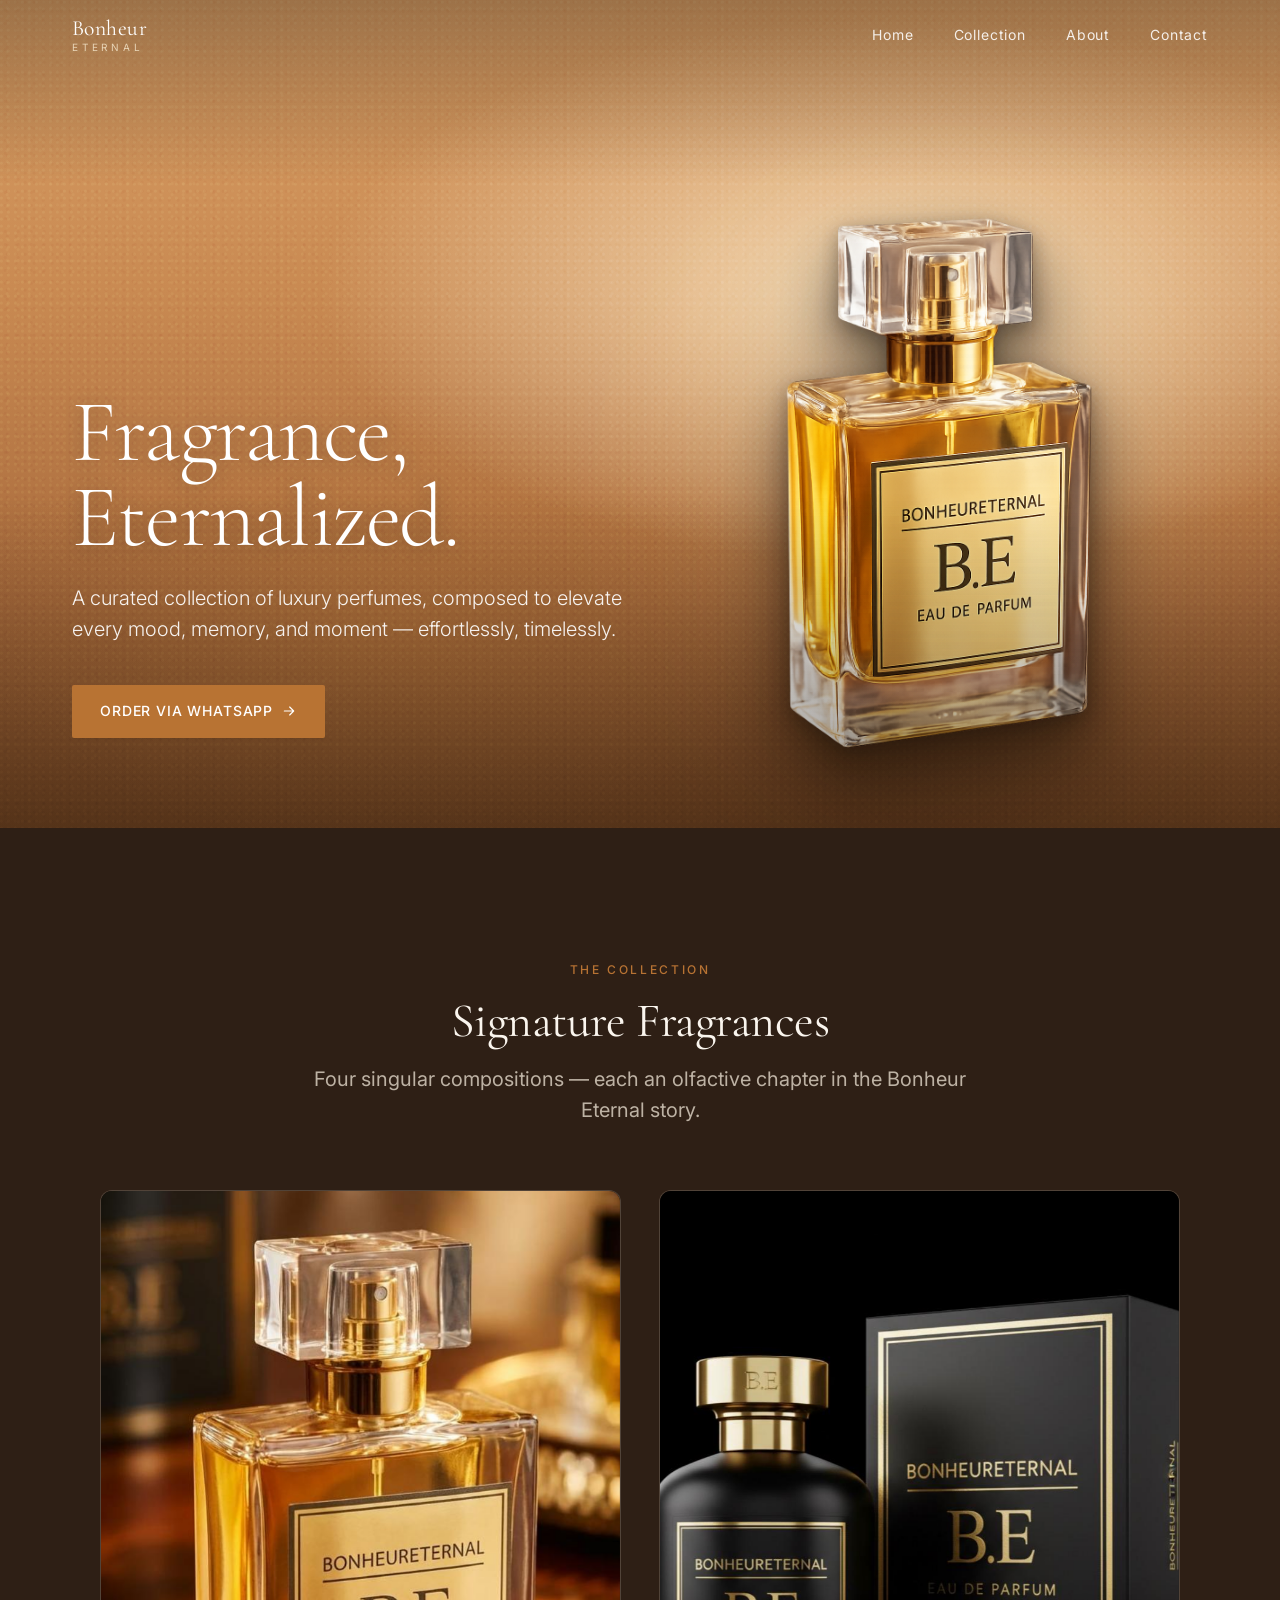
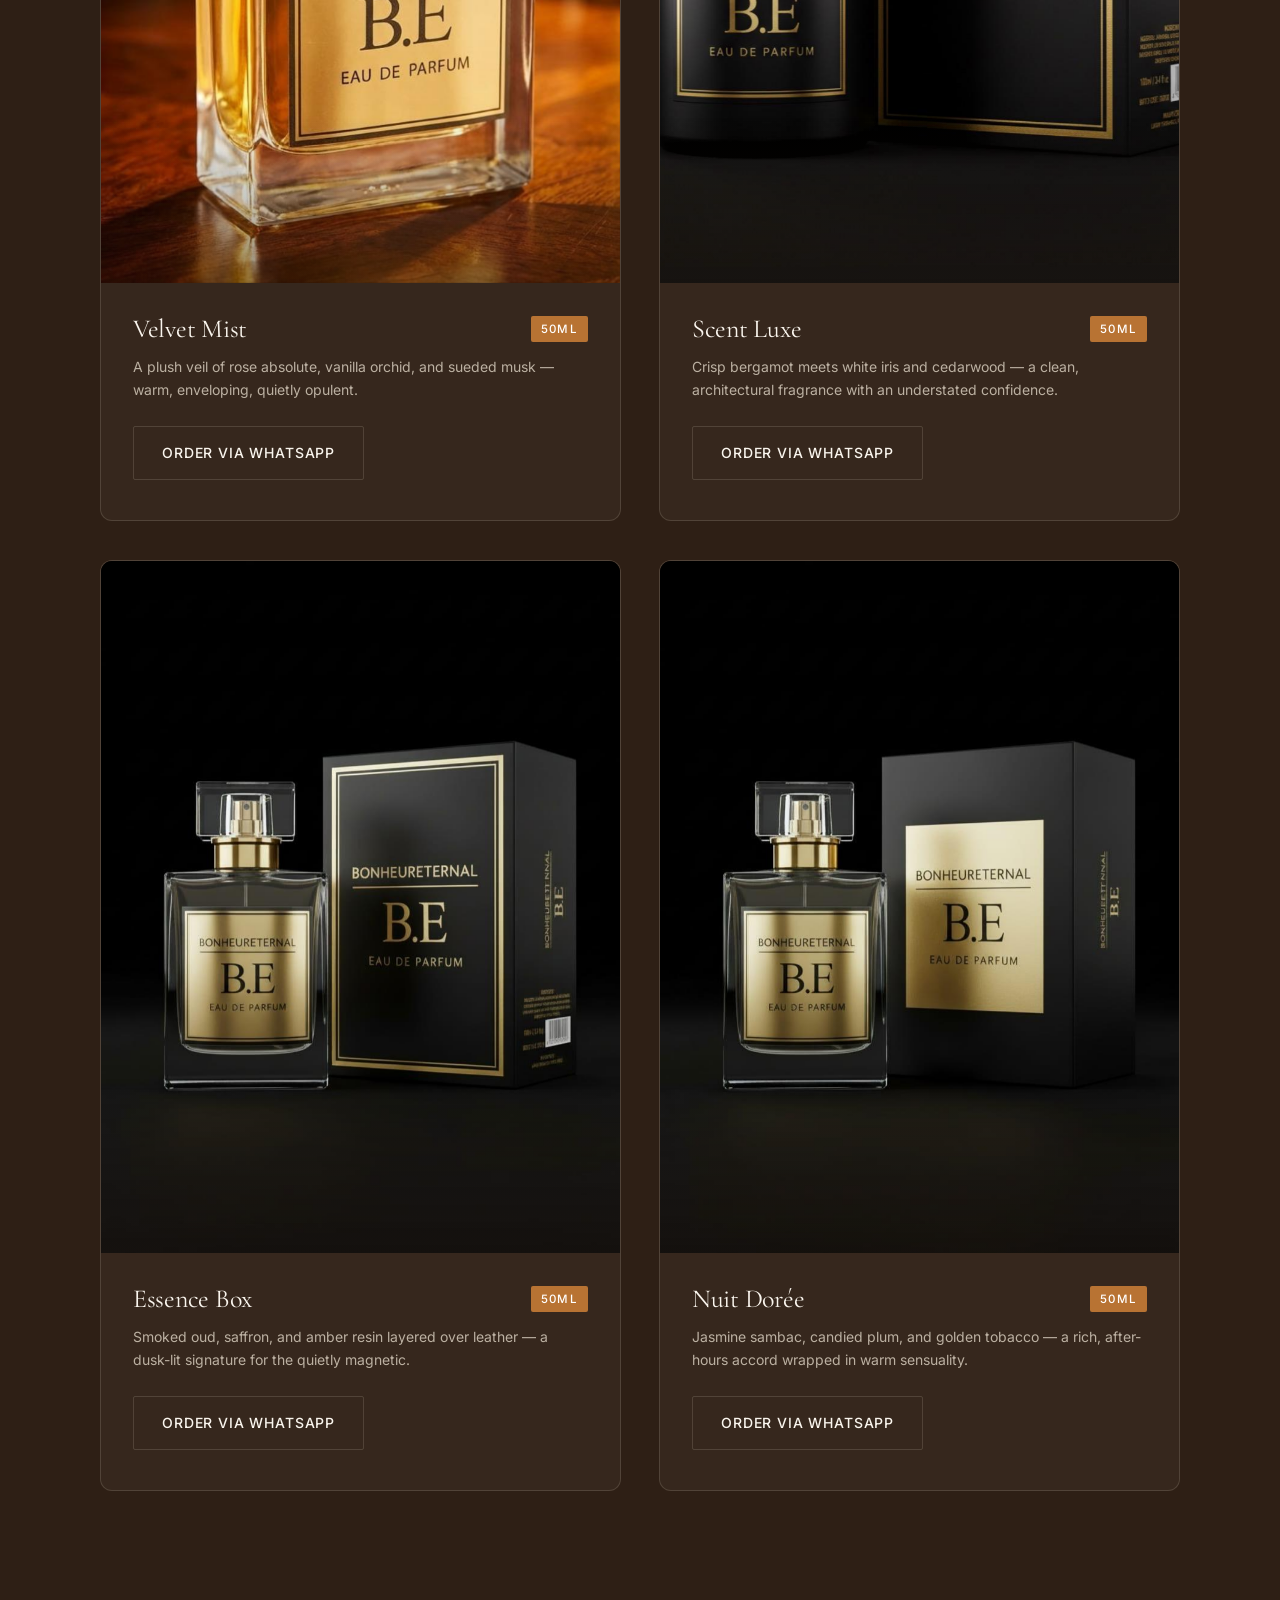
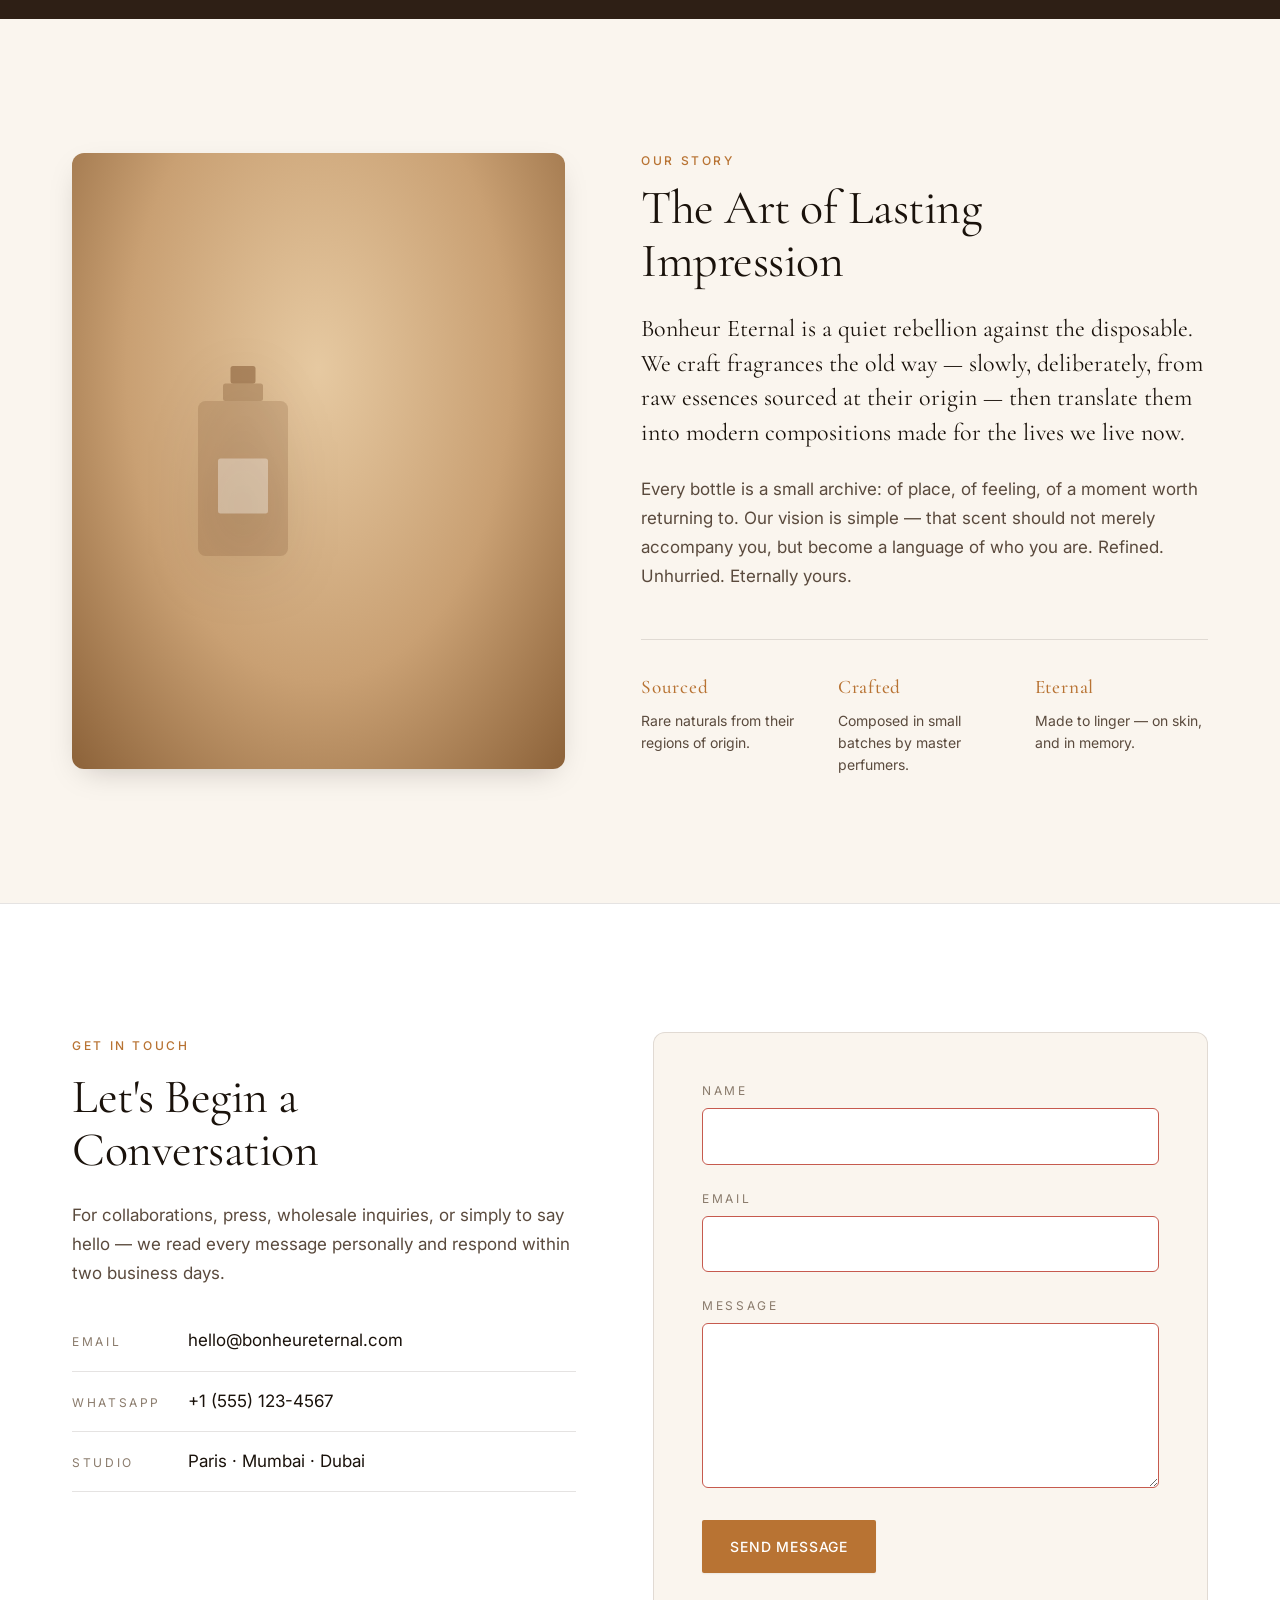
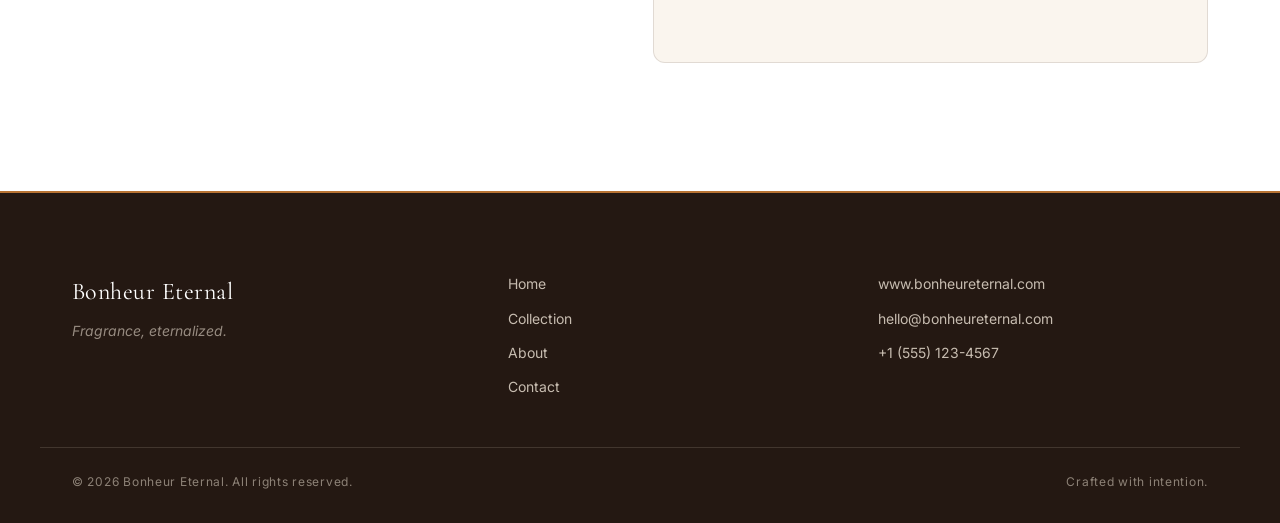
==== index.html @ db986d19 "signature fragrance layout updated" ====
<!DOCTYPE html>
<html lang="en">
<head>
  <meta charset="UTF-8" />
  <meta name="viewport" content="width=device-width, initial-scale=1.0" />
  <meta name="description" content="Bonheur Eternal — a luxury fragrance house crafting timeless scents. Explore our signature collection and order directly via WhatsApp." />
  <meta name="theme-color" content="#2b1e14" />
  <title>Bonheur Eternal — Luxury Fragrance House</title>

  <link rel="preconnect" href="https://fonts.googleapis.com" />
  <link rel="preconnect" href="https://fonts.gstatic.com" crossorigin />
  <link href="https://fonts.googleapis.com/css2?family=Cormorant+Garamond:wght@300;400;500;600&family=Inter:wght@300;400;500;600&display=swap" rel="stylesheet" />

  <style>
/*
 * Bonheur Eternal — stylesheet entry point.
 * Modules are imported in cascade order: tokens → layout → components → animations.
 * Kept as native @imports for zero-build development. Bundle for production if desired.
 */

/* ↪ inlined styles/tokens.css */
/* =========================================================
   Design tokens + base reset
   Edit here to rebrand the entire site.
   ========================================================= */

:root {
  /* ---- Palette (warm sand / deep espresso / amber) ---- */
  --c-sand-50:  #faf5ee;
  --c-sand-100: #f3e9d9;
  --c-sand-200: #e8d5b7;
  --c-sand-300: #d8b892;
  --c-sand-400: #c9a073;

  --c-amber-400: #c4864b;
  --c-amber-500: #b87333;
  --c-amber-600: #9e5f23;

  --c-espresso-900: #241812;
  --c-espresso-800: #2e1f15;
  --c-espresso-700: #3b2a1e;
  --c-espresso-600: #4a362a;

  --c-ink:       #1a120b;
  --c-ink-soft:  #5a4a3d;
  --c-ink-muted: #8a7b6c;
  --c-line:      rgba(40, 28, 18, .12);
  --c-line-dark: rgba(245, 235, 220, .14);

  --c-surface:        #ffffff;
  --c-surface-warm:   #faf5ee;
  --c-surface-dark:   #2e1f15;
  --c-surface-darker: #241812;

  /* ---- Typography ---- */
  --ff-display: "Cormorant Garamond", "Times New Roman", serif;
  --ff-body:    "Inter", system-ui, -apple-system, "Segoe UI", sans-serif;

  --fs-xs:   0.75rem;
  --fs-sm:   0.875rem;
  --fs-base: 1rem;
  --fs-md:   1.0625rem;
  --fs-lg:   clamp(1.125rem, 1.05rem + 0.35vw, 1.25rem);
  --fs-h3:   clamp(1.375rem, 1.2rem + 0.7vw, 1.625rem);
  --fs-h2:   clamp(2rem, 1.5rem + 2.2vw, 3rem);
  --fs-h1:   clamp(2.75rem, 2rem + 4.8vw, 5.5rem);

  /* ---- Spacing scale ---- */
  --s-1: 0.25rem; --s-2: 0.5rem;  --s-3: 0.75rem; --s-4: 1rem;
  --s-5: 1.5rem;  --s-6: 2rem;    --s-7: 2.5rem;  --s-8: 3rem;
  --s-9: 4rem;    --s-10: 5rem;   --s-11: 6rem;   --s-12: 8rem;

  /* ---- Layout ---- */
  --container: 1200px;
  --radius-sm: 6px;
  --radius-md: 12px;
  --radius-lg: 18px;

  --shadow-sm: 0 1px 2px rgba(20, 12, 4, 0.06);
  --shadow-md: 0 10px 30px -12px rgba(20, 12, 4, 0.25);
  --shadow-lg: 0 30px 60px -20px rgba(20, 12, 4, 0.35);

  /* ---- Motion ---- */
  --ease:        cubic-bezier(0.22, 0.61, 0.36, 1);
  --ease-out:    cubic-bezier(0.16, 1, 0.3, 1);
  --ease-in-out: cubic-bezier(0.65, 0, 0.35, 1);
  --t-fast: 180ms;
  --t-med:  320ms;
  --t-slow: 700ms;
}

/* =========================================================
   Reset & base
   ========================================================= */

*, *::before, *::after { box-sizing: border-box; }

html {
  scroll-behavior: smooth;
  -webkit-text-size-adjust: 100%;
  scroll-padding-top: 72px;
}

body {
  margin: 0;
  font-family: var(--ff-body);
  font-size: var(--fs-base);
  line-height: 1.6;
  color: var(--c-ink);
  background: var(--c-surface);
  -webkit-font-smoothing: antialiased;
  -moz-osx-font-smoothing: grayscale;
  overflow-x: hidden;
}

img, svg { display: block; max-width: 100%; }

a {
  color: inherit;
  text-decoration: none;
  transition: color var(--t-fast) var(--ease);
}

button { font: inherit; cursor: pointer; border: none; background: none; color: inherit; }

h1, h2, h3, h4 {
  margin: 0;
  font-family: var(--ff-display);
  font-weight: 400;
  letter-spacing: -0.01em;
  line-height: 1.1;
}

p { margin: 0; }
ul { margin: 0; padding: 0; list-style: none; }

::selection { background: var(--c-amber-500); color: #fff; }

/* ↪ inlined styles/layout.css */
/* =========================================================
   Container, section headers, shared helpers
   ========================================================= */

.container {
  width: 100%;
  max-width: var(--container);
  margin: 0 auto;
  padding: 0 var(--s-6);
}

@media (max-width: 640px) {
  .container { padding: 0 var(--s-5); }
}

.eyebrow {
  display: inline-block;
  font-family: var(--ff-body);
  font-size: var(--fs-xs);
  font-weight: 500;
  letter-spacing: 0.22em;
  text-transform: uppercase;
  color: var(--c-amber-500);
  margin-bottom: var(--s-4);
}

.section-title {
  font-size: var(--fs-h2);
  color: var(--c-ink);
  max-width: 22ch;
}

.section-lede {
  margin-top: var(--s-4);
  font-size: var(--fs-lg);
  color: var(--c-ink-soft);
  max-width: 52ch;
  line-height: 1.55;
}

.section-head {
  text-align: center;
  margin: 0 auto var(--s-9);
  max-width: 700px;
}

.section-head .section-title,
.section-head .section-lede { margin-inline: auto; }


/* ↪ inlined styles/components/nav.css */
/* =========================================================
   Navigation bar
   ========================================================= */

.nav {
  position: fixed;
  inset: 0 0 auto 0;
  z-index: 50;
  padding: var(--s-4) 0;
  background: rgba(36, 24, 18, 0);
  transition: background var(--t-med) var(--ease),
              backdrop-filter var(--t-med) var(--ease),
              padding var(--t-med) var(--ease);
}

.nav.is-scrolled {
  background: rgba(20, 12, 6, 0.78);
  backdrop-filter: saturate(140%) blur(14px);
  -webkit-backdrop-filter: saturate(140%) blur(14px);
  padding: var(--s-3) 0;
  border-bottom: 1px solid var(--c-line-dark);
}

.nav__inner {
  display: flex;
  align-items: center;
  justify-content: space-between;
  gap: var(--s-6);
}

.nav__brand {
  display: inline-flex;
  flex-direction: column;
  line-height: 1;
  color: #fff;
}

.nav__brand-mark {
  font-family: var(--ff-display);
  font-size: 1.35rem;
  letter-spacing: 0.02em;
}

.nav__brand-sub {
  font-family: var(--ff-body);
  font-size: 0.625rem;
  letter-spacing: 0.38em;
  text-transform: uppercase;
  margin-top: 2px;
  color: var(--c-sand-200);
}

.nav__links {
  display: flex;
  gap: var(--s-7);
}

.nav__links a {
  font-size: var(--fs-sm);
  letter-spacing: 0.06em;
  color: rgba(255, 255, 255, 0.88);
  padding: var(--s-2) 0;
  position: relative;
}

.nav__links a::after {
  content: "";
  position: absolute;
  left: 0; right: 0; bottom: 0;
  height: 1px;
  background: var(--c-amber-500);
  transform: scaleX(0);
  transform-origin: left;
  transition: transform var(--t-med) var(--ease);
}

.nav__links a:hover { color: #fff; }
.nav__links a:hover::after { transform: scaleX(1); }

.nav__toggle {
  display: none;
  width: 40px;
  height: 40px;
  flex-direction: column;
  gap: 5px;
  align-items: center;
  justify-content: center;
}

.nav__toggle span {
  display: block;
  width: 22px;
  height: 1.5px;
  background: #fff;
  transition: transform var(--t-fast) var(--ease), opacity var(--t-fast) var(--ease);
}

.nav__mobile {
  display: none;
  flex-direction: column;
  gap: var(--s-2);
  padding: var(--s-5) var(--s-6) var(--s-6);
  background: rgba(20, 12, 6, 0.96);
  backdrop-filter: blur(14px);
  border-top: 1px solid var(--c-line-dark);
}

.nav__mobile a {
  color: rgba(255, 255, 255, 0.9);
  padding: var(--s-3) 0;
  border-bottom: 1px solid var(--c-line-dark);
  font-size: var(--fs-md);
}

.nav__mobile a:last-child { border-bottom: none; }

@media (max-width: 800px) {
  .nav__links { display: none; }
  .nav__toggle { display: flex; }
  .nav__mobile[hidden] { display: none; }
  .nav__mobile:not([hidden]) { display: flex; }

  .nav.is-open .nav__toggle span:nth-child(1) { transform: translateY(6.5px) rotate(45deg); }
  .nav.is-open .nav__toggle span:nth-child(2) { opacity: 0; }
  .nav.is-open .nav__toggle span:nth-child(3) { transform: translateY(-6.5px) rotate(-45deg); }
}

/* ↪ inlined styles/components/buttons.css */
/* =========================================================
   Buttons
   ========================================================= */

.btn {
  --btn-pad-y: 0.95rem;
  --btn-pad-x: 1.75rem;
  display: inline-flex;
  align-items: center;
  gap: var(--s-2);
  padding: var(--btn-pad-y) var(--btn-pad-x);
  font-family: var(--ff-body);
  font-size: var(--fs-sm);
  font-weight: 500;
  letter-spacing: 0.06em;
  text-transform: uppercase;
  border-radius: 2px;
  transition: transform var(--t-fast) var(--ease),
              background var(--t-med) var(--ease),
              color var(--t-med) var(--ease),
              box-shadow var(--t-med) var(--ease);
  white-space: nowrap;
  cursor: pointer;
}

.btn:focus-visible {
  outline: 2px solid var(--c-amber-500);
  outline-offset: 3px;
}

.btn--primary {
  background: var(--c-amber-500);
  color: #fff;
  box-shadow: var(--shadow-sm);
}

.btn--primary:hover {
  background: var(--c-amber-600);
  transform: translateY(-1px);
  box-shadow: var(--shadow-md);
}

.btn--ghost {
  background: transparent;
  color: var(--c-ink);
  border: 1px solid var(--c-line);
}

.btn--ghost:hover {
  background: var(--c-ink);
  color: #fff;
  border-color: var(--c-ink);
}

.btn__icon { transition: transform var(--t-fast) var(--ease); }
.btn:hover .btn__icon { transform: translateX(3px); }

/* ↪ inlined styles/components/hero.css */
/* =========================================================
   Hero section
   Layout mirrors the reference: sand backdrop, bottle right,
   editorial headline + CTA anchored to the lower third.
   ========================================================= */

.hero {
  background: var(--c-sand-200);
}

.hero__media {
  position: relative;
  min-height: 92vh;
  display: flex;
  align-items: flex-end;
  overflow: hidden;
  isolation: isolate;
}

/* Sand / amber gradient — the primary hero backdrop. */
.hero__placeholder {
  position: absolute;
  inset: 0;
  z-index: -2;
  opacity: 0;
  transform: scale(1.04);
  transition:
    opacity 1.4s var(--ease-out),
    transform 2.2s var(--ease-out);
}

body.is-loaded .hero__placeholder {
  opacity: 1;
  transform: scale(1);
}

/* Hero bottle cut-out (assets/hero-bottle.png — native 1024 × 1536,
   transparent background). Rendered at native aspect on the right
   side of the hero, capped at ~460px displayed width so even on
   retina the upscale stays below 1× (always crisp).
   Uses `filter: drop-shadow` (not box-shadow) so the shadow follows
   the bottle silhouette rather than a rectangular frame. */
.hero__img {
  position: absolute;
  right: clamp(4rem, 9vw, 8rem);
  top: 58%;
  width: clamp(260px, 36vw, 460px);
  height: auto;
  z-index: 0;

  filter:
    drop-shadow(0 6px 10px rgba(20, 10, 4, 0.35))
    drop-shadow(0 32px 28px rgba(20, 10, 4, 0.45))
    drop-shadow(0 60px 60px rgba(20, 10, 4, 0.35));

  opacity: 0;
  transform: translate(28px, -50%) scale(0.97);
  transition:
    opacity 1.2s var(--ease-out) 0.35s,
    transform 1.4s var(--ease-out) 0.35s;
  will-change: transform, opacity;
}

body.is-loaded .hero__img {
  opacity: 1;
  transform: translate(0, -50%) scale(1);
}

/* Soft elliptical ground shadow under the bottle — grounds the
   cut-out so it feels resting in the scene, not pasted on top. */
.hero__img-ground {
  position: absolute;
  right: clamp(4rem, 9vw, 8rem);
  top: 58%;
  width: clamp(260px, 36vw, 460px);
  aspect-ratio: 1 / 1;
  transform: translate(-8%, 42%);
  pointer-events: none;
  z-index: -1;

  background: radial-gradient(
    ellipse 60% 18% at 50% 50%,
    rgba(20, 10, 4, 0.5) 0%,
    rgba(20, 10, 4, 0.25) 40%,
    transparent 72%
  );
  filter: blur(6px);

  opacity: 0;
  transition: opacity 1.4s var(--ease-out) 0.55s;
}

body.is-loaded .hero__img-ground {
  opacity: 0.9;
}

.hero__placeholder--sand {
  background:
    radial-gradient(ellipse 75% 55% at 70% 35%, rgba(255, 235, 200, 0.85), transparent 60%),
    radial-gradient(ellipse 55% 45% at 30% 75%, rgba(185, 120, 60, 0.55), transparent 60%),
    linear-gradient(180deg, #d89e65 0%, #c98a52 35%, #a86a3c 72%, #8a5329 100%);
}

/* Grain texture overlay — layered dot gradients */
.hero__placeholder--sand::before {
  content: "";
  position: absolute;
  inset: 0;
  background-image:
    radial-gradient(circle at 20% 30%, rgba(255, 255, 255, 0.09) 0 1px, transparent 2px),
    radial-gradient(circle at 65% 70%, rgba(255, 255, 255, 0.07) 0 1px, transparent 2px),
    radial-gradient(circle at 80% 25%, rgba(0, 0, 0, 0.06) 0 1px, transparent 2px),
    radial-gradient(circle at 40% 80%, rgba(0, 0, 0, 0.05) 0 1px, transparent 2px);
  background-size: 7px 7px, 11px 11px, 9px 9px, 13px 13px;
  opacity: 0.8;
  mix-blend-mode: overlay;
  pointer-events: none;
}

/* Soft amber glow behind the bottle photograph — gives the shot a
   radiant halo so it reads as a lit product still, not a cut-out. */
.hero__glow {
  position: absolute;
  right: clamp(4rem, 9vw, 8rem);
  top: 58%;
  transform: translate(15%, -50%) scale(0.75);
  width: clamp(360px, 50vw, 620px);
  aspect-ratio: 1;
  border-radius: 50%;
  background: radial-gradient(
    circle,
    rgba(255, 210, 150, 0.55) 0%,
    rgba(255, 170, 90, 0.18) 45%,
    transparent 70%
  );
  filter: blur(60px);
  mix-blend-mode: screen;
  z-index: -1;
  opacity: 0;
  transition:
    opacity 1.8s var(--ease-out) 0.6s,
    transform 2s var(--ease-out) 0.6s;
  pointer-events: none;
}

body.is-loaded .hero__glow {
  opacity: 1;
  transform: translate(15%, -50%) scale(1);
}

/* Subtle scrim — just top/bottom darkening for text legibility over
   the sand gradient. No heavy left-bias needed now that the photo
   no longer covers the full hero. */
.hero__scrim {
  position: absolute;
  inset: 0;
  z-index: 0;
  pointer-events: none;
  background:
    linear-gradient(
      180deg,
      rgba(20, 12, 6, 0.30) 0%,
      rgba(20, 12, 6, 0) 22%,
      rgba(20, 12, 6, 0) 60%,
      rgba(20, 12, 6, 0.45) 100%
    );
}

.hero__content {
  position: relative;
  z-index: 1;
  padding-bottom: clamp(var(--s-9), 10vh, var(--s-11));
  padding-top: var(--s-9);
  max-width: var(--container);
  color: #fff;
}

.hero__title {
  font-size: var(--fs-h1);
  font-weight: 300;
  letter-spacing: -0.02em;
  line-height: 0.96;
  max-width: 14ch;
  color: #fff;
  text-shadow: 0 2px 20px rgba(20, 10, 4, 0.25);
}

.hero__word {
  display: inline-block;
  will-change: transform, opacity;
}

.hero__subtitle {
  margin-top: var(--s-5);
  max-width: 48ch;
  font-size: var(--fs-lg);
  line-height: 1.55;
  color: rgba(255, 255, 255, 0.92);
  font-weight: 300;
  will-change: transform, opacity;
}

.hero__cta {
  margin-top: var(--s-7);
  will-change: transform, opacity;
}

/* On narrow screens: shrink the photo and pin it to the upper-right
   corner so the headline + CTA flow freely beneath it. */
@media (max-width: 640px) {
  .hero__media { min-height: 88vh; }

  .hero__img,
  .hero__img-ground {
    top: clamp(90px, 16vh, 22%);
    right: 1rem;
    width: min(52vw, 260px);
  }

  .hero__img {
    transform: translate(16px, 0) scale(0.97);
    filter:
      drop-shadow(0 4px 8px rgba(20, 10, 4, 0.35))
      drop-shadow(0 18px 18px rgba(20, 10, 4, 0.4))
      drop-shadow(0 32px 32px rgba(20, 10, 4, 0.3));
  }

  body.is-loaded .hero__img {
    transform: translate(0, 0) scale(1);
  }

  .hero__img-ground {
    transform: translate(-8%, 50%);
  }

  .hero__glow {
    top: clamp(90px, 16vh, 22%);
    transform: translate(10%, 0) scale(0.75);
    width: clamp(280px, 60vw, 360px);
  }

  body.is-loaded .hero__glow {
    transform: translate(10%, 0) scale(1);
  }
}

/* ↪ inlined styles/components/cards.css */
/* =========================================================
   Collection section + perfume cards
   ========================================================= */

.collection {
  background: var(--c-surface-dark);
  color: var(--c-sand-50);
  padding: clamp(var(--s-10), 10vw, var(--s-12)) 0;
}

.collection .section-title { color: var(--c-sand-50); }
.collection .section-lede  { color: rgba(245, 235, 220, 0.72); }

/* 2 × 2 editorial grid — gives each fragrance generous real estate.
   Max-width keeps cards tasteful on ultrawide screens; the grid is
   centered within the section container. */
.cards {
  display: grid;
  grid-template-columns: repeat(2, minmax(0, 1fr));
  gap: clamp(var(--s-5), 3vw, var(--s-7));
  max-width: 1080px;
  margin-inline: auto;
}

@media (max-width: 520px) {
  .cards { grid-template-columns: 1fr; gap: var(--s-5); }
}

.card {
  background: rgba(245, 235, 220, 0.04);
  border: 1px solid var(--c-line-dark);
  border-radius: var(--radius-md);
  overflow: hidden;
  display: flex;
  flex-direction: column;
  transition: transform var(--t-med) var(--ease),
              border-color var(--t-med) var(--ease),
              background var(--t-med) var(--ease),
              box-shadow var(--t-med) var(--ease);
}

.card:hover {
  transform: translateY(-6px);
  border-color: rgba(196, 134, 75, 0.45);
  background: rgba(245, 235, 220, 0.06);
  box-shadow: 0 30px 60px -20px rgba(0, 0, 0, 0.45);
}

/* 3:4 portrait frame — sits inside the native aspect range of the
   four product shots (0.56–0.99), so every image crops predictably
   and the bottles line up at matching visual heights across cards. */
.card__media {
  aspect-ratio: 3 / 4;
  overflow: hidden;
  position: relative;
  background: var(--c-espresso-900);
}

/* Soft bottom fade that bridges the photo into the card body —
   removes any visible seam between image and description area. */
.card__media::after {
  content: "";
  position: absolute;
  inset: auto 0 0 0;
  height: 24%;
  background: linear-gradient(180deg, transparent, rgba(20, 12, 6, 0.45));
  pointer-events: none;
  z-index: 1;
}

.card__img {
  display: block;
  width: 100%;
  height: 100%;
  object-fit: cover;
  object-position: center 50%;
  transition: transform 1.4s var(--ease-out);
  will-change: transform;
}

/* Per-image framing: tall shots (e.g. the amber hero-style bottle,
   native aspect ~0.56) need the focal point nudged up so the cap
   stays in frame when cropped to 3:4. */
.card__img--tall { object-position: center 38%; }

.card:hover .card__img { transform: scale(1.05); }

.card__body {
  padding: var(--s-6) var(--s-6) var(--s-7);
  display: flex;
  flex-direction: column;
  gap: var(--s-3);
  flex: 1;
}

@media (max-width: 520px) {
  .card__body { padding: var(--s-5) var(--s-5) var(--s-6); }
}

.card__head {
  display: flex;
  align-items: center;
  justify-content: space-between;
  gap: var(--s-3);
}

.card__name {
  font-size: var(--fs-h3);
  color: var(--c-sand-50);
}

.card__tag {
  display: inline-block;
  padding: 4px 10px;
  background: var(--c-amber-500);
  color: #fff;
  font-size: 0.72rem;
  font-weight: 500;
  letter-spacing: 0.1em;
  text-transform: uppercase;
  border-radius: 2px;
}

.card__desc {
  color: rgba(245, 235, 220, 0.7);
  font-size: var(--fs-sm);
  line-height: 1.65;
  flex: 1;
}

.card__cta {
  align-self: flex-start;
  margin-top: var(--s-3);
  color: var(--c-sand-50);
  border-color: var(--c-line-dark);
}

.card__cta:hover {
  background: var(--c-amber-500);
  border-color: var(--c-amber-500);
  color: #fff;
}

/* ↪ inlined styles/components/about.css */
/* =========================================================
   About section
   ========================================================= */

.about {
  background: var(--c-surface-warm);
  padding: clamp(var(--s-10), 10vw, var(--s-12)) 0;
}

.about__grid {
  display: grid;
  grid-template-columns: 1fr 1.15fr;
  gap: clamp(var(--s-7), 6vw, var(--s-10));
  align-items: center;
}

@media (max-width: 860px) {
  .about__grid { grid-template-columns: 1fr; }
}

.about__media {
  aspect-ratio: 4 / 5;
  border-radius: var(--radius-md);
  overflow: hidden;
  background: radial-gradient(ellipse at 50% 35%, #e6c9a1 0%, #c9a073 55%, #8c6239 100%);
  display: grid;
  place-items: center;
  color: #7a4e2a;
  box-shadow: var(--shadow-md);
}

.about__placeholder svg {
  width: 50%;
  filter: drop-shadow(0 20px 28px rgba(40, 20, 8, 0.3));
}

.about__content .eyebrow { margin-bottom: var(--s-3); }
.about__content .section-title { max-width: 18ch; margin-bottom: var(--s-5); }

.about__lead {
  font-family: var(--ff-display);
  font-size: clamp(1.25rem, 1.1rem + 0.7vw, 1.5rem);
  line-height: 1.45;
  color: var(--c-ink);
  font-weight: 400;
  margin-bottom: var(--s-5);
}

.about__content p:not(.about__lead) {
  color: var(--c-ink-soft);
  font-size: var(--fs-md);
  line-height: 1.7;
}

.about__pillars {
  display: grid;
  grid-template-columns: repeat(3, 1fr);
  gap: var(--s-5);
  margin-top: var(--s-8);
  padding-top: var(--s-6);
  border-top: 1px solid var(--c-line);
}

@media (max-width: 540px) {
  .about__pillars { grid-template-columns: 1fr; gap: var(--s-4); }
}

.about__pillars li {
  display: flex;
  flex-direction: column;
  gap: var(--s-2);
}

.about__pillars strong {
  font-family: var(--ff-display);
  font-size: 1.2rem;
  color: var(--c-amber-500);
  font-weight: 500;
  letter-spacing: 0.04em;
}

.about__pillars span {
  color: var(--c-ink-soft);
  font-size: var(--fs-sm);
  line-height: 1.55;
}

/* ↪ inlined styles/components/contact.css */
/* =========================================================
   Contact section
   ========================================================= */

.contact {
  background: var(--c-surface);
  padding: clamp(var(--s-10), 10vw, var(--s-12)) 0;
  border-top: 1px solid var(--c-line);
}

.contact__grid {
  display: grid;
  grid-template-columns: 1fr 1.1fr;
  gap: clamp(var(--s-7), 6vw, var(--s-10));
  align-items: start;
}

@media (max-width: 860px) {
  .contact__grid { grid-template-columns: 1fr; }
}

.contact__intro .section-title { max-width: 14ch; margin-bottom: var(--s-5); }

.contact__intro p {
  color: var(--c-ink-soft);
  font-size: var(--fs-md);
  line-height: 1.7;
  max-width: 46ch;
}

.contact__details {
  margin-top: var(--s-7);
  display: flex;
  flex-direction: column;
  gap: var(--s-4);
}

.contact__details li {
  display: grid;
  grid-template-columns: 100px 1fr;
  align-items: baseline;
  gap: var(--s-4);
  padding-bottom: var(--s-4);
  border-bottom: 1px solid var(--c-line);
}

.contact__details span {
  font-size: var(--fs-xs);
  letter-spacing: 0.22em;
  text-transform: uppercase;
  color: var(--c-ink-muted);
}

.contact__details a {
  color: var(--c-ink);
  font-size: var(--fs-md);
}

.contact__details a:hover { color: var(--c-amber-500); }

.contact__form {
  background: var(--c-surface-warm);
  padding: clamp(var(--s-6), 4vw, var(--s-8));
  border-radius: var(--radius-md);
  display: flex;
  flex-direction: column;
  gap: var(--s-5);
  border: 1px solid var(--c-line);
}

.field {
  display: flex;
  flex-direction: column;
  gap: var(--s-2);
}

.field label {
  font-size: var(--fs-xs);
  letter-spacing: 0.22em;
  text-transform: uppercase;
  color: var(--c-ink-muted);
}

.field input,
.field textarea {
  font: inherit;
  font-size: var(--fs-md);
  color: var(--c-ink);
  background: #fff;
  border: 1px solid var(--c-line);
  border-radius: var(--radius-sm);
  padding: 0.85rem 1rem;
  outline: none;
  transition: border-color var(--t-fast) var(--ease), box-shadow var(--t-fast) var(--ease);
  font-family: var(--ff-body);
  width: 100%;
  resize: vertical;
}

.field input:focus,
.field textarea:focus {
  border-color: var(--c-amber-500);
  box-shadow: 0 0 0 3px rgba(196, 134, 75, 0.18);
}

.field input:invalid:not(:placeholder-shown),
.field textarea:invalid:not(:placeholder-shown) {
  border-color: #c65a4e;
}

.contact__submit { align-self: flex-start; margin-top: var(--s-2); }

.contact__status {
  font-size: var(--fs-sm);
  min-height: 1.2em;
  margin: 0;
  color: var(--c-amber-600);
}

.contact__status.is-error   { color: #b63e31; }
.contact__status.is-success { color: #4a7a3a; }

/* ↪ inlined styles/components/footer.css */
/* =========================================================
   Footer
   ========================================================= */

.footer {
  background: var(--c-surface-darker);
  color: rgba(245, 235, 220, 0.78);
  padding: var(--s-10) 0 var(--s-6);
  border-top: 2px solid var(--c-amber-500);
}

.footer__inner {
  display: grid;
  grid-template-columns: 1.2fr 1fr 1fr;
  gap: var(--s-7);
  padding-bottom: var(--s-8);
  border-bottom: 1px solid var(--c-line-dark);
}

@media (max-width: 760px) {
  .footer__inner { grid-template-columns: 1fr; gap: var(--s-6); }
}

.footer__brand {
  display: flex;
  flex-direction: column;
  gap: var(--s-2);
}

.footer__mark {
  font-family: var(--ff-display);
  font-size: 1.5rem;
  color: #fff;
  letter-spacing: 0.02em;
}

.footer__tag {
  font-size: var(--fs-sm);
  color: rgba(245, 235, 220, 0.55);
  font-style: italic;
}

.footer__links,
.footer__contact {
  display: flex;
  flex-direction: column;
  gap: var(--s-3);
  font-size: var(--fs-sm);
}

.footer__links a:hover { color: var(--c-amber-400); }

.footer__meta {
  display: flex;
  justify-content: space-between;
  gap: var(--s-4);
  padding-top: var(--s-5);
  font-size: var(--fs-xs);
  letter-spacing: 0.06em;
  color: rgba(245, 235, 220, 0.5);
  flex-wrap: wrap;
}


/* ↪ inlined styles/animations.css */
/* =========================================================
   Animations
   1. Hero entrance sequence (page-load, staggered via body.is-loaded)
   2. Scroll-reveal utility (.reveal → .is-visible, driven by JS
      IntersectionObserver)
   3. Reduced-motion fallback

   Initial states are applied before JS runs so no content flashes
   into position after hydration.
   ========================================================= */

/* ---- 1. Hero page-load sequence ---- */

[data-reveal] {
  opacity: 0;
  transform: translateY(26px);
  transition:
    opacity 1s var(--ease-out),
    transform 1s var(--ease-out);
  will-change: transform, opacity;
}

body.is-loaded [data-reveal] {
  opacity: 1;
  transform: translateY(0);
}

/* Stagger each element in the hero content block */
body.is-loaded [data-reveal="hero-title-1"] { transition-delay: 0.45s; }
body.is-loaded [data-reveal="hero-title-2"] { transition-delay: 0.60s; }
body.is-loaded [data-reveal="hero-subtitle"] { transition-delay: 0.85s; }
body.is-loaded [data-reveal="hero-cta"]      { transition-delay: 1.05s; }

/* ---- 2. Scroll reveal utility ---- */

.reveal {
  opacity: 0;
  transform: translateY(28px);
  transition:
    opacity 0.9s var(--ease-out),
    transform 0.9s var(--ease-out);
  transition-delay: var(--reveal-delay, 0ms);
  will-change: transform, opacity;
}

.reveal.is-visible {
  opacity: 1;
  transform: translateY(0);
}

/* Optional variants for directional reveals */
.reveal--left  { transform: translateX(-32px); }
.reveal--right { transform: translateX(32px); }
.reveal--left.is-visible,
.reveal--right.is-visible { transform: translateX(0); }

/* ---- 3. Reduced motion: disable everything ---- */

@media (prefers-reduced-motion: reduce) {
  *, *::before, *::after {
    animation-duration: 0.01ms !important;
    animation-iteration-count: 1 !important;
    transition-duration: 0.01ms !important;
    scroll-behavior: auto !important;
  }

  [data-reveal],
  .reveal,
  .hero__img,
  .hero__glow {
    opacity: 1 !important;
    transform: none !important;
    animation: none !important;
  }
}


</style>

</head>
<body>
  <header class="nav" id="nav">
    <div class="container nav__inner">
      <a href="#home" class="nav__brand" aria-label="Bonheur Eternal home">
        <span class="nav__brand-mark">Bonheur</span>
        <span class="nav__brand-sub">Eternal</span>
      </a>

      <nav class="nav__links" aria-label="Primary">
        <a href="#home">Home</a>
        <a href="#collection">Collection</a>
        <a href="#about">About</a>
        <a href="#contact">Contact</a>
      </nav>

      <button
        class="nav__toggle"
        id="navToggle"
        aria-label="Toggle menu"
        aria-expanded="false"
        aria-controls="mobileMenu"
      >
        <span></span><span></span><span></span>
      </button>
    </div>

    <div class="nav__mobile" id="mobileMenu" hidden>
      <a href="#home">Home</a>
      <a href="#collection">Collection</a>
      <a href="#about">About</a>
      <a href="#contact">Contact</a>
    </div>
  </header>

  <main>
    <section class="hero" id="home">
      <div class="hero__media" aria-label="The Bonheur Eternal signature Eau de Parfum, bathed in warm golden light">
        <!-- Warm gradient sits behind the photo so the colour still feels on-brand
             if the image is slow or missing. -->
        <div class="hero__placeholder hero__placeholder--sand" aria-hidden="true"></div>

        <div class="hero__img-ground" aria-hidden="true"></div>

        <img
          class="hero__img"
          src="assets/hero-bottle.png"
          alt="The Bonheur Eternal B.E Eau de Parfum bottle — a tall glass flacon filled with warm amber perfume, crowned with a faceted crystal cap"
          width="1024"
          height="1536"
          fetchpriority="high"
          decoding="async"
        />

        <div class="hero__glow" aria-hidden="true"></div>
        <div class="hero__scrim"></div>

        <div class="hero__content container">
          <h1 class="hero__title">
            <span class="hero__word" data-reveal="hero-title-1">Fragrance,</span>
            <br />
            <span class="hero__word" data-reveal="hero-title-2">Eternalized.</span>
          </h1>
          <p class="hero__subtitle" data-reveal="hero-subtitle">
            A curated collection of luxury perfumes, composed to elevate
            every mood, memory, and moment — effortlessly, timelessly.
          </p>
          <a
            class="btn btn--primary hero__cta"
            data-reveal="hero-cta"
            href="https://wa.me/15551234567?text=Hi%20Bonheur%20Eternal%2C%20I%27d%20like%20to%20order%20a%20fragrance."
            target="_blank"
            rel="noopener"
          >
            Order via WhatsApp
            <svg class="btn__icon" width="16" height="16" viewBox="0 0 24 24" fill="none" aria-hidden="true">
              <path d="M5 12h14M13 6l6 6-6 6" stroke="currentColor" stroke-width="1.75" stroke-linecap="round" stroke-linejoin="round"/>
            </svg>
          </a>
        </div>
      </div>
    </section>

    <section class="collection" id="collection">
      <div class="container">
        <header class="section-head reveal">
          <span class="eyebrow">The Collection</span>
          <h2 class="section-title">Signature Fragrances</h2>
          <p class="section-lede">
            Four singular compositions — each an olfactive chapter in the
            Bonheur Eternal story.
          </p>
        </header>

        <div class="cards">
          <article class="card reveal" style="--reveal-delay: 0ms">
            <div class="card__media">
              <img
                class="card__img card__img--tall"
                src="assets/signature-fragrances/signature-2.jpeg"
                alt="Velvet Mist — a warm amber Bonheur Eternal bottle lit by golden light on a wooden surface"
                width="714"
                height="1280"
                loading="lazy"
                decoding="async"
              />
            </div>
            <div class="card__body">
              <div class="card__head">
                <h3 class="card__name">Velvet Mist</h3>
                <span class="card__tag">50ml</span>
              </div>
              <p class="card__desc">
                A plush veil of rose absolute, vanilla orchid, and sueded
                musk — warm, enveloping, quietly opulent.
              </p>
              <a
                class="btn btn--ghost card__cta"
                href="https://wa.me/15551234567?text=Hi%2C%20I%27d%20like%20to%20order%20Velvet%20Mist."
                target="_blank"
                rel="noopener"
              >Order via WhatsApp</a>
            </div>
          </article>

          <article class="card reveal" style="--reveal-delay: 100ms">
            <div class="card__media">
              <img
                class="card__img"
                src="assets/signature-fragrances/signature-3.jpeg"
                alt="Scent Luxe — a round-capped black Bonheur Eternal flacon and its matching presentation box"
                width="1125"
                height="1138"
                loading="lazy"
                decoding="async"
              />
            </div>
            <div class="card__body">
              <div class="card__head">
                <h3 class="card__name">Scent Luxe</h3>
                <span class="card__tag">50ml</span>
              </div>
              <p class="card__desc">
                Crisp bergamot meets white iris and cedarwood — a clean,
                architectural fragrance with an understated confidence.
              </p>
              <a
                class="btn btn--ghost card__cta"
                href="https://wa.me/15551234567?text=Hi%2C%20I%27d%20like%20to%20order%20Scent%20Luxe."
                target="_blank"
                rel="noopener"
              >Order via WhatsApp</a>
            </div>
          </article>

          <article class="card reveal" style="--reveal-delay: 200ms">
            <div class="card__media">
              <img
                class="card__img"
                src="assets/signature-fragrances/signature-1.jpeg"
                alt="Essence Box — a dark Bonheur Eternal bottle beside its gold-bordered presentation box"
                width="864"
                height="1184"
                loading="lazy"
                decoding="async"
              />
            </div>
            <div class="card__body">
              <div class="card__head">
                <h3 class="card__name">Essence Box</h3>
                <span class="card__tag">50ml</span>
              </div>
              <p class="card__desc">
                Smoked oud, saffron, and amber resin layered over leather —
                a dusk-lit signature for the quietly magnetic.
              </p>
              <a
                class="btn btn--ghost card__cta"
                href="https://wa.me/15551234567?text=Hi%2C%20I%27d%20like%20to%20order%20Essence%20Box."
                target="_blank"
                rel="noopener"
              >Order via WhatsApp</a>
            </div>
          </article>

          <article class="card reveal" style="--reveal-delay: 300ms">
            <div class="card__media">
              <img
                class="card__img"
                src="assets/signature-fragrances/signature-4.jpeg"
                alt="Nuit Dorée — a dark Bonheur Eternal bottle with a gold label beside its matching box at twilight"
                width="864"
                height="1184"
                loading="lazy"
                decoding="async"
              />
            </div>
            <div class="card__body">
              <div class="card__head">
                <h3 class="card__name">Nuit Dorée</h3>
                <span class="card__tag">50ml</span>
              </div>
              <p class="card__desc">
                Jasmine sambac, candied plum, and golden tobacco — a rich,
                after-hours accord wrapped in warm sensuality.
              </p>
              <a
                class="btn btn--ghost card__cta"
                href="https://wa.me/15551234567?text=Hi%2C%20I%27d%20like%20to%20order%20Nuit%20Doree."
                target="_blank"
                rel="noopener"
              >Order via WhatsApp</a>
            </div>
          </article>
        </div>
      </div>
    </section>

    <section class="about" id="about">
      <div class="container about__grid">
        <div class="about__media reveal">
          <div class="about__placeholder" aria-hidden="true">
            <svg viewBox="0 0 120 160"><use href="#bottleHero"/></svg>
          </div>
        </div>

        <div class="about__content reveal" style="--reveal-delay: 120ms">
          <span class="eyebrow">Our Story</span>
          <h2 class="section-title">The Art of Lasting Impression</h2>
          <p class="about__lead">
            Bonheur Eternal is a quiet rebellion against the disposable.
            We craft fragrances the old way — slowly, deliberately, from
            raw essences sourced at their origin — then translate them
            into modern compositions made for the lives we live now.
          </p>
          <p>
            Every bottle is a small archive: of place, of feeling, of a
            moment worth returning to. Our vision is simple — that scent
            should not merely accompany you, but become a language of
            who you are. Refined. Unhurried. Eternally yours.
          </p>

          <ul class="about__pillars">
            <li>
              <strong>Sourced</strong>
              <span>Rare naturals from their regions of origin.</span>
            </li>
            <li>
              <strong>Crafted</strong>
              <span>Composed in small batches by master perfumers.</span>
            </li>
            <li>
              <strong>Eternal</strong>
              <span>Made to linger — on skin, and in memory.</span>
            </li>
          </ul>
        </div>
      </div>
    </section>

    <section class="contact" id="contact">
      <div class="container contact__grid">
        <div class="contact__intro reveal">
          <span class="eyebrow">Get in Touch</span>
          <h2 class="section-title">Let's Begin a Conversation</h2>
          <p>
            For collaborations, press, wholesale inquiries, or simply to
            say hello — we read every message personally and respond
            within two business days.
          </p>

          <ul class="contact__details">
            <li><span>Email</span><a href="mailto:hello@bonheureternal.com">hello@bonheureternal.com</a></li>
            <li><span>WhatsApp</span><a href="https://wa.me/15551234567" target="_blank" rel="noopener">+1 (555) 123-4567</a></li>
            <li><span>Studio</span><a href="#">Paris · Mumbai · Dubai</a></li>
          </ul>
        </div>

        <form class="contact__form reveal" style="--reveal-delay: 120ms" id="contactForm" novalidate>
          <div class="field">
            <label for="name">Name</label>
            <input type="text" id="name" name="name" autocomplete="name" required />
          </div>
          <div class="field">
            <label for="email">Email</label>
            <input type="email" id="email" name="email" autocomplete="email" required />
          </div>
          <div class="field">
            <label for="message">Message</label>
            <textarea id="message" name="message" rows="5" required></textarea>
          </div>

          <button type="submit" class="btn btn--primary contact__submit">
            Send Message
          </button>

          <p class="contact__status" id="contactStatus" role="status" aria-live="polite"></p>
        </form>
      </div>
    </section>

  </main>

  <footer class="footer">
    <div class="container footer__inner">
      <div class="footer__brand">
        <span class="footer__mark">Bonheur Eternal</span>
        <span class="footer__tag">Fragrance, eternalized.</span>
      </div>

      <ul class="footer__links">
        <li><a href="#home">Home</a></li>
        <li><a href="#collection">Collection</a></li>
        <li><a href="#about">About</a></li>
        <li><a href="#contact">Contact</a></li>
      </ul>

      <ul class="footer__contact">
        <li>www.bonheureternal.com</li>
        <li>hello@bonheureternal.com</li>
        <li>+1 (555) 123-4567</li>
      </ul>
    </div>

    <div class="footer__meta container">
      <span>© <span id="year"></span> Bonheur Eternal. All rights reserved.</span>
      <span>Crafted with intention.</span>
    </div>
  </footer>

  <!-- Reusable bottle silhouettes used as placeholders via <use href="#id"> -->
  <svg width="0" height="0" style="position:absolute" aria-hidden="true">
    <defs>
      <symbol id="bottleA" viewBox="0 0 120 160">
        <rect x="52" y="8" width="16" height="14" rx="2" fill="currentColor" opacity=".55"/>
        <rect x="48" y="22" width="24" height="10" rx="2" fill="currentColor" opacity=".35"/>
        <path d="M34 36 h52 a6 6 0 0 1 6 6 v96 a12 12 0 0 1 -12 12 h-40 a12 12 0 0 1 -12 -12 v-96 a6 6 0 0 1 6 -6z" fill="currentColor" opacity=".22"/>
        <rect x="42" y="78" width="36" height="34" rx="2" fill="#fff" opacity=".35"/>
      </symbol>
      <symbol id="bottleB" viewBox="0 0 120 160">
        <rect x="54" y="6" width="12" height="18" rx="2" fill="currentColor" opacity=".55"/>
        <rect x="38" y="30" width="44" height="120" rx="3" fill="currentColor" opacity=".22"/>
        <rect x="46" y="66" width="28" height="38" rx="2" fill="#fff" opacity=".4"/>
      </symbol>
      <symbol id="bottleC" viewBox="0 0 120 160">
        <rect x="52" y="10" width="16" height="10" rx="2" fill="currentColor" opacity=".55"/>
        <path d="M30 36 q30 -12 60 0 v100 a14 14 0 0 1 -14 14 h-32 a14 14 0 0 1 -14 -14z" fill="currentColor" opacity=".22"/>
        <ellipse cx="60" cy="94" rx="20" ry="24" fill="#fff" opacity=".28"/>
      </symbol>
      <symbol id="bottleD" viewBox="0 0 120 160">
        <rect x="50" y="4" width="20" height="12" rx="2" fill="currentColor" opacity=".55"/>
        <rect x="44" y="16" width="32" height="14" rx="2" fill="currentColor" opacity=".35"/>
        <rect x="28" y="30" width="64" height="122" rx="6" fill="currentColor" opacity=".22"/>
        <rect x="44" y="74" width="32" height="36" rx="2" fill="#fff" opacity=".35"/>
      </symbol>
      <symbol id="bottleHero" viewBox="0 0 120 160">
        <rect x="50" y="4" width="20" height="14" rx="2" fill="currentColor" opacity=".5"/>
        <rect x="44" y="18" width="32" height="14" rx="2" fill="currentColor" opacity=".32"/>
        <rect x="24" y="32" width="72" height="124" rx="6" fill="currentColor" opacity=".2"/>
        <rect x="40" y="78" width="40" height="44" rx="2" fill="#fff" opacity=".35"/>
      </symbol>
    </defs>
  </svg>

  <script type="module" src="scripts/main.js?v=bd35187a"></script>

</body>
</html>
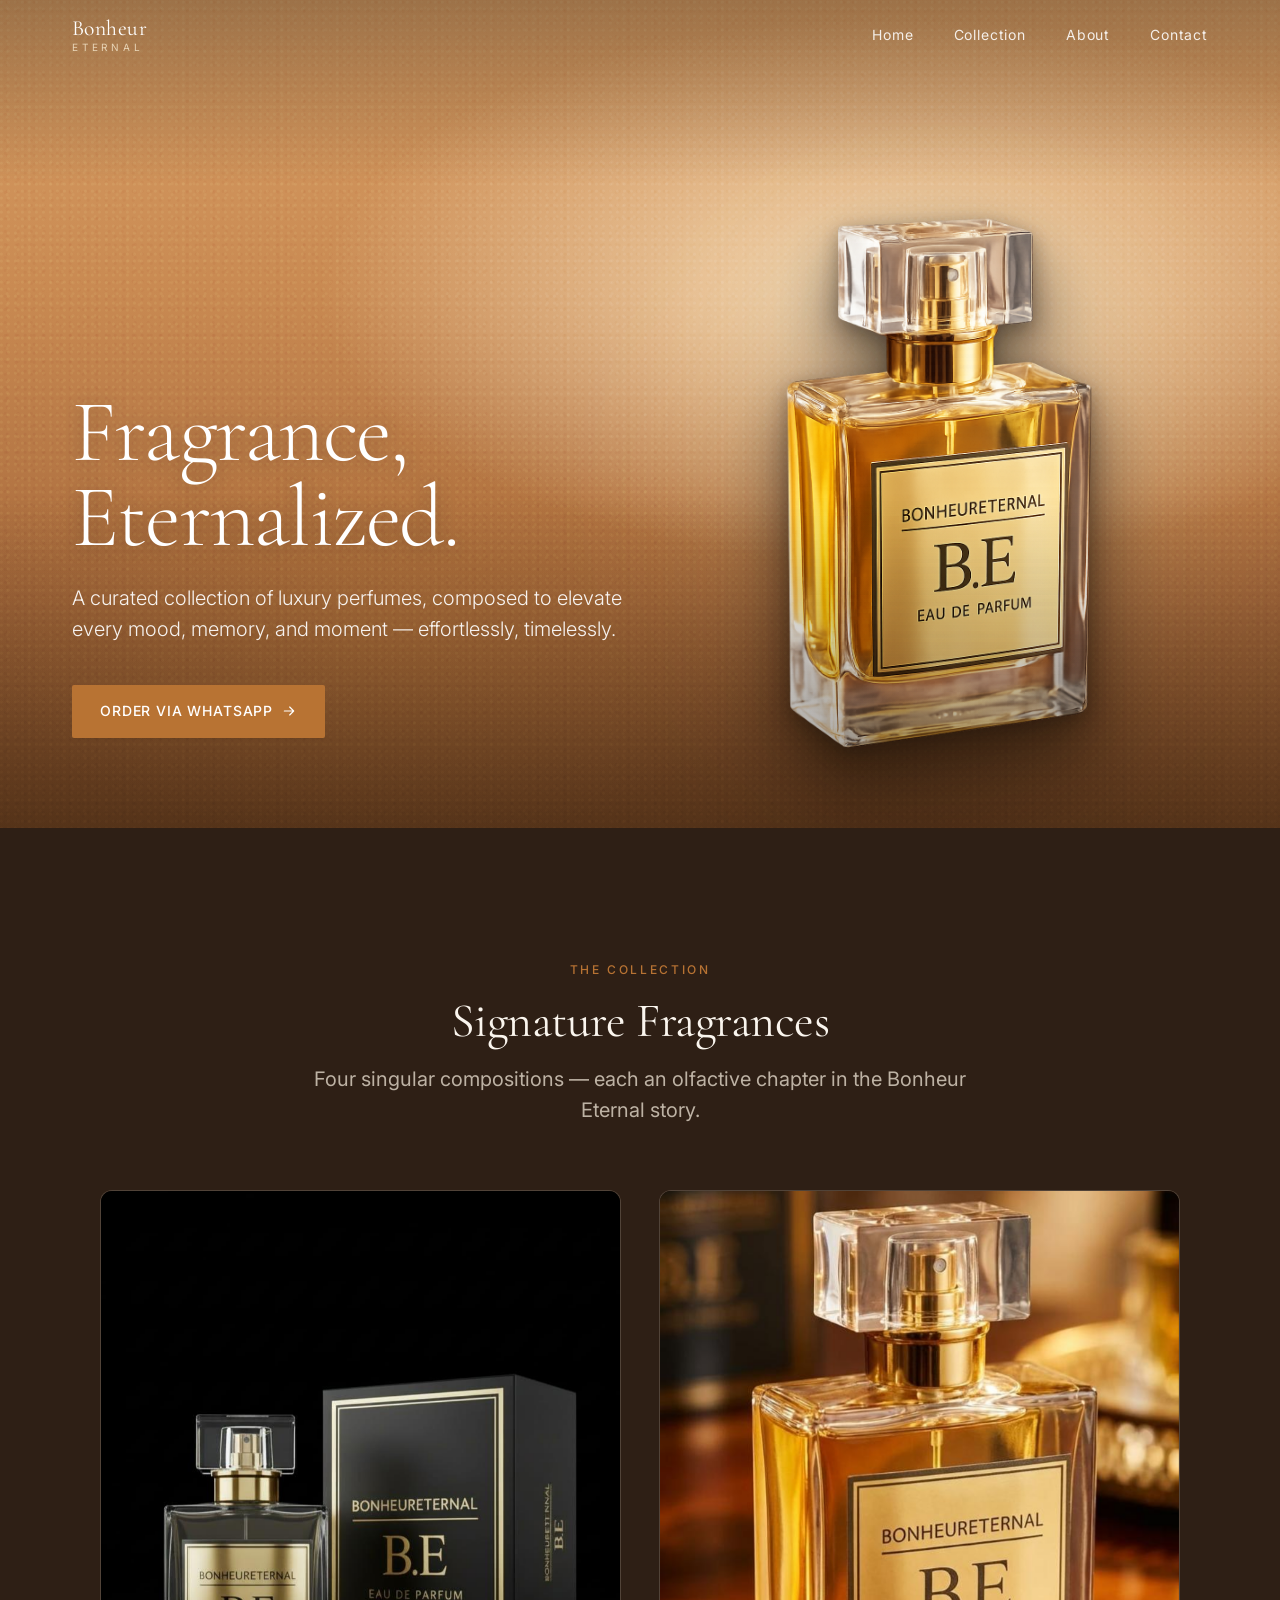
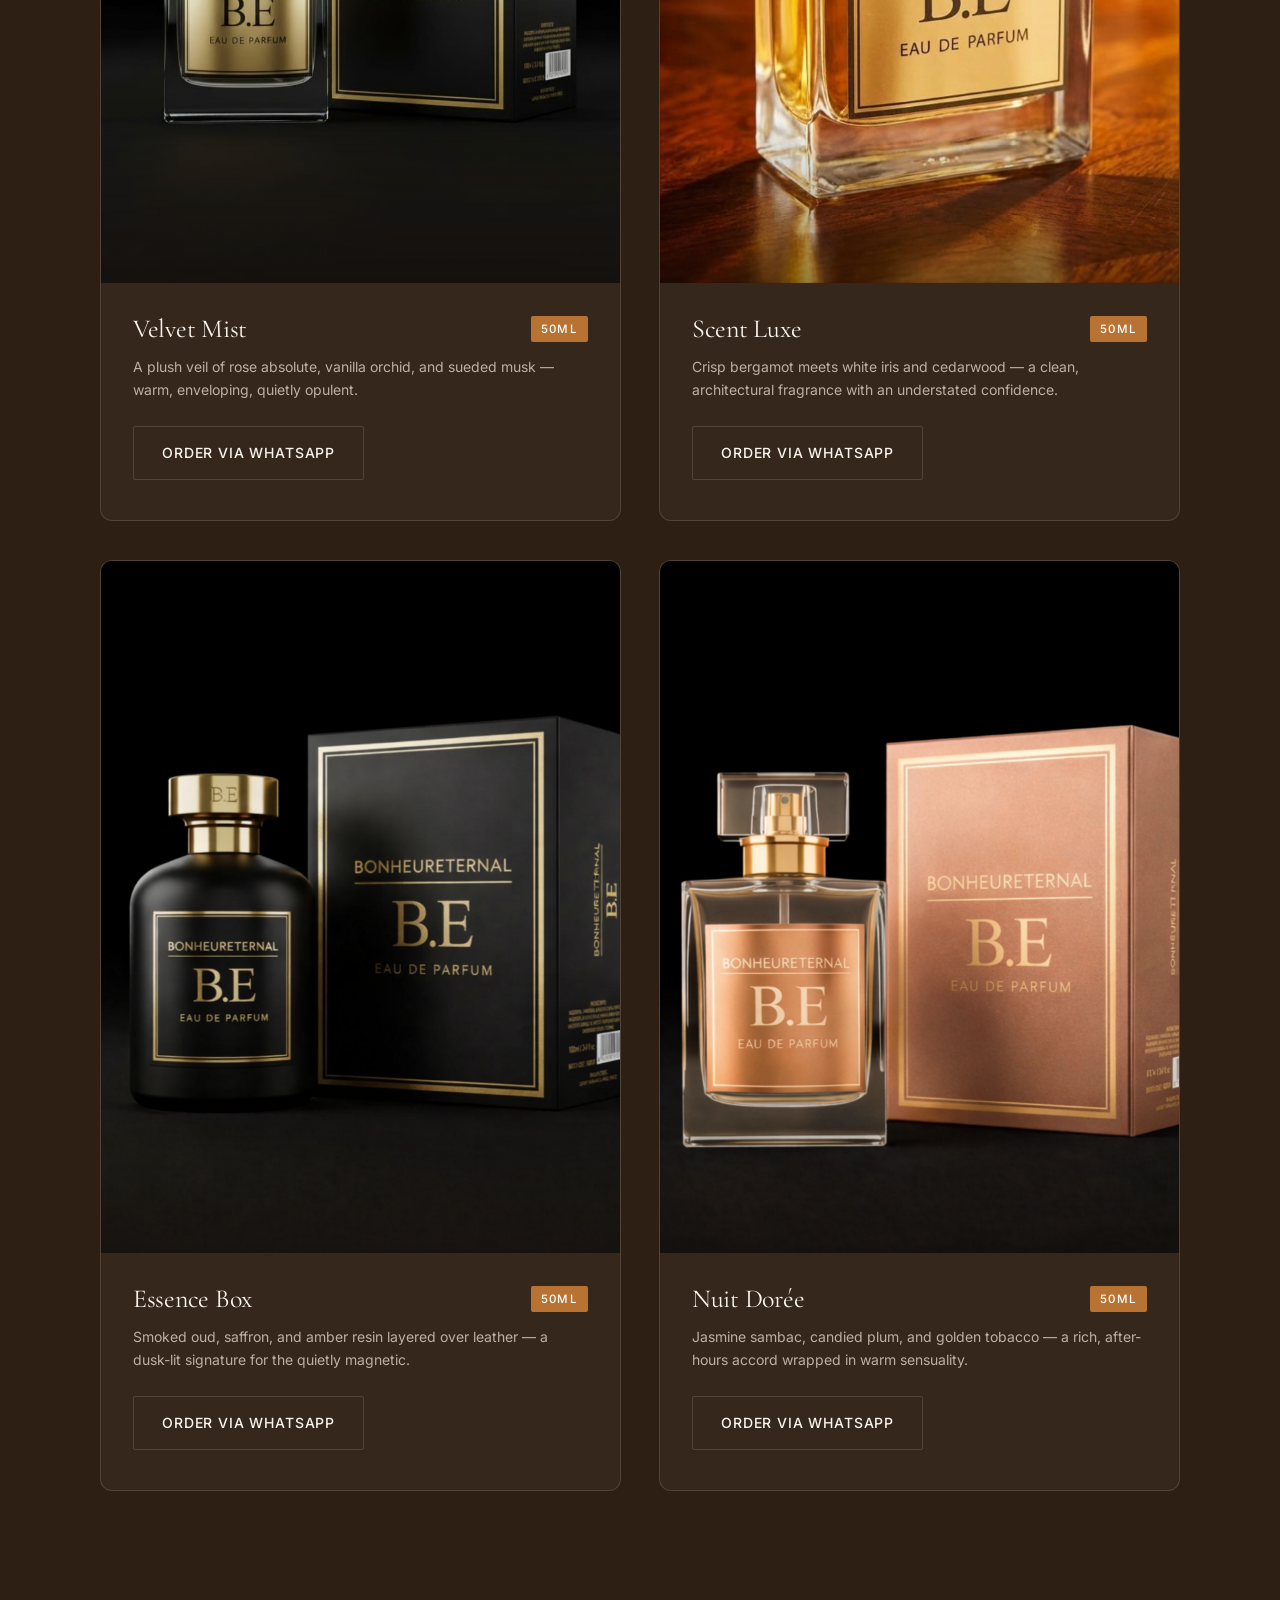
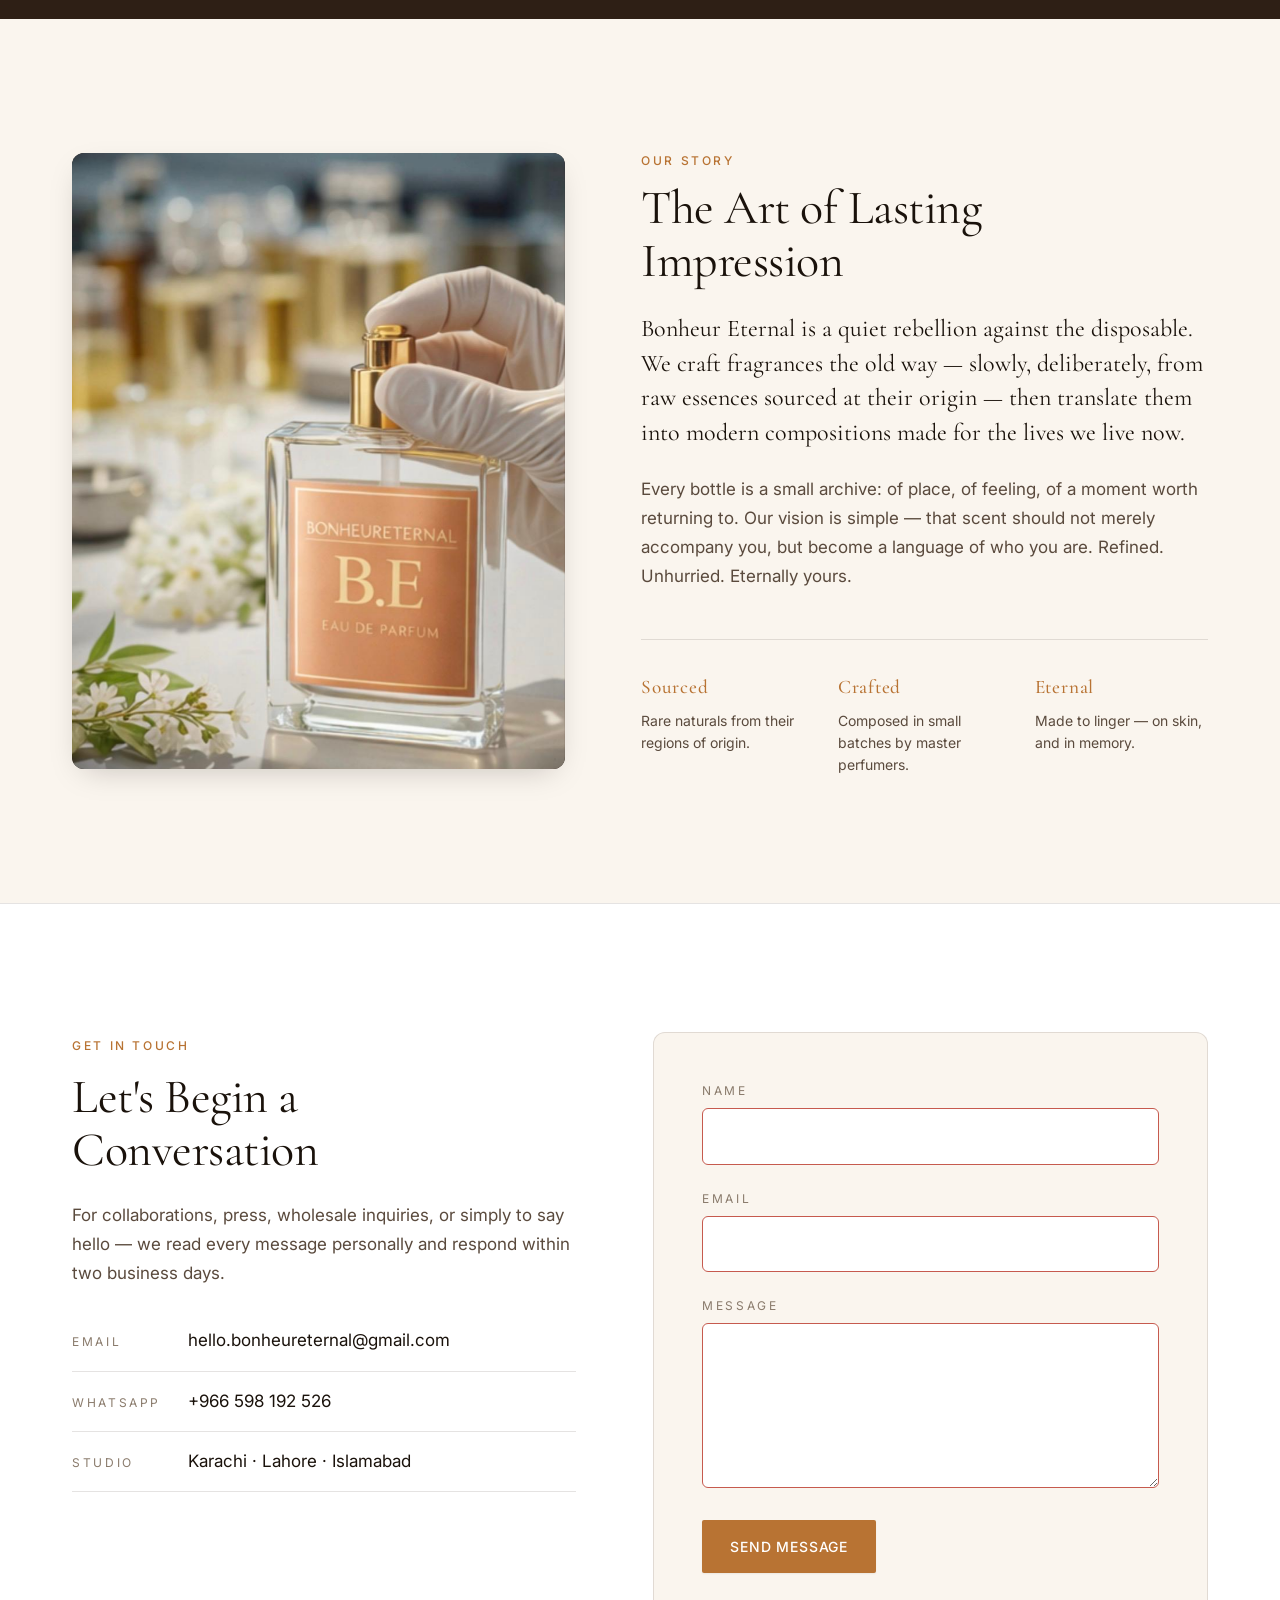
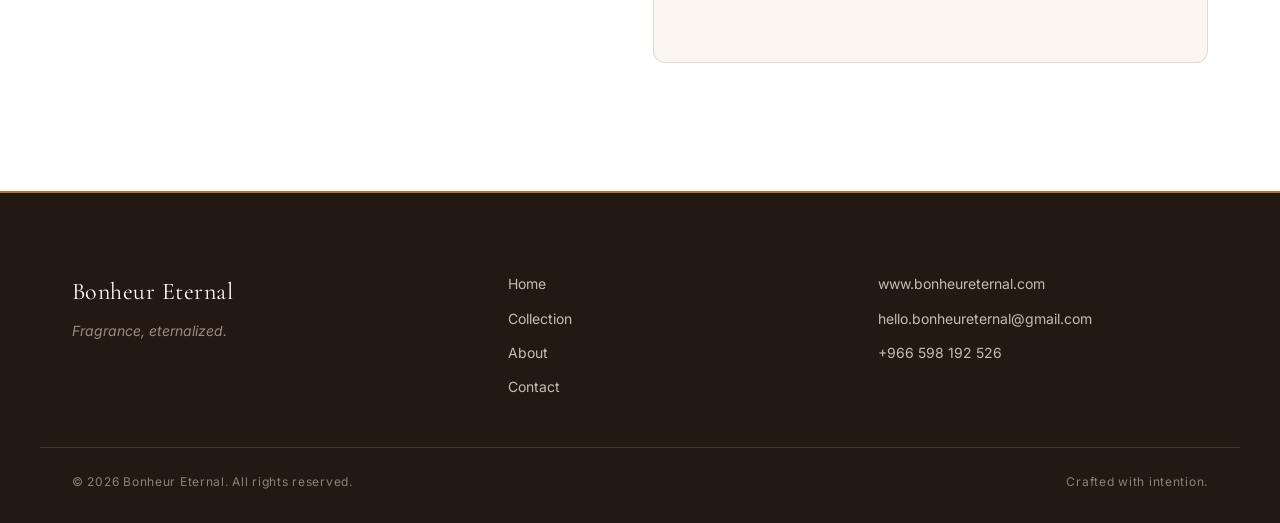
==== commit 69c1b642: "imgs + contact updated" ====
--- a/index.html
+++ b/index.html
@@ -789,17 +789,22 @@
   aspect-ratio: 4 / 5;
   border-radius: var(--radius-md);
   overflow: hidden;
-  background: radial-gradient(ellipse at 50% 35%, #e6c9a1 0%, #c9a073 55%, #8c6239 100%);
-  display: grid;
-  place-items: center;
-  color: #7a4e2a;
+  position: relative;
+  background: var(--c-espresso-900);
   box-shadow: var(--shadow-md);
 }
 
-.about__placeholder svg {
-  width: 50%;
-  filter: drop-shadow(0 20px 28px rgba(40, 20, 8, 0.3));
-}
+.about__img {
+  display: block;
+  width: 100%;
+  height: 100%;
+  object-fit: cover;
+  object-position: 62% 50%;
+  transition: transform 1.4s var(--ease-out);
+  will-change: transform;
+}
+
+.about__media:hover .about__img { transform: scale(1.03); }
 
 .about__content .eyebrow { margin-bottom: var(--s-3); }
 .about__content .section-title { max-width: 18ch; margin-bottom: var(--s-5); }
@@ -1190,7 +1195,7 @@
           <a
             class="btn btn--primary hero__cta"
             data-reveal="hero-cta"
-            href="https://wa.me/15551234567?text=Hi%20Bonheur%20Eternal%2C%20I%27d%20like%20to%20order%20a%20fragrance."
+            href="https://wa.me/966598192526?text=Hi%20Bonheur%20Eternal%2C%20I%27d%20like%20to%20order%20a%20fragrance."
             target="_blank"
             rel="noopener"
           >
@@ -1219,7 +1224,7 @@
             <div class="card__media">
               <img
                 class="card__img card__img--tall"
-                src="assets/signature-fragrances/signature-2.jpeg"
+                src="assets/signature-fragrances/signature-1.jpeg"
                 alt="Velvet Mist — a warm amber Bonheur Eternal bottle lit by golden light on a wooden surface"
                 width="714"
                 height="1280"
@@ -1238,7 +1243,7 @@
               </p>
               <a
                 class="btn btn--ghost card__cta"
-                href="https://wa.me/15551234567?text=Hi%2C%20I%27d%20like%20to%20order%20Velvet%20Mist."
+                href="https://wa.me/966598192526?text=Hi%2C%20I%27d%20like%20to%20order%20Velvet%20Mist."
                 target="_blank"
                 rel="noopener"
               >Order via WhatsApp</a>
@@ -1249,7 +1254,7 @@
             <div class="card__media">
               <img
                 class="card__img"
-                src="assets/signature-fragrances/signature-3.jpeg"
+                src="assets/signature-fragrances/signature-2.jpeg"
                 alt="Scent Luxe — a round-capped black Bonheur Eternal flacon and its matching presentation box"
                 width="1125"
                 height="1138"
@@ -1268,7 +1273,7 @@
               </p>
               <a
                 class="btn btn--ghost card__cta"
-                href="https://wa.me/15551234567?text=Hi%2C%20I%27d%20like%20to%20order%20Scent%20Luxe."
+                href="https://wa.me/966598192526?text=Hi%2C%20I%27d%20like%20to%20order%20Scent%20Luxe."
                 target="_blank"
                 rel="noopener"
               >Order via WhatsApp</a>
@@ -1279,7 +1284,7 @@
             <div class="card__media">
               <img
                 class="card__img"
-                src="assets/signature-fragrances/signature-1.jpeg"
+                src="assets/signature-fragrances/signature-3.png"
                 alt="Essence Box — a dark Bonheur Eternal bottle beside its gold-bordered presentation box"
                 width="864"
                 height="1184"
@@ -1298,7 +1303,7 @@
               </p>
               <a
                 class="btn btn--ghost card__cta"
-                href="https://wa.me/15551234567?text=Hi%2C%20I%27d%20like%20to%20order%20Essence%20Box."
+                href="https://wa.me/966598192526?text=Hi%2C%20I%27d%20like%20to%20order%20Essence%20Box."
                 target="_blank"
                 rel="noopener"
               >Order via WhatsApp</a>
@@ -1309,7 +1314,7 @@
             <div class="card__media">
               <img
                 class="card__img"
-                src="assets/signature-fragrances/signature-4.jpeg"
+                src="assets/signature-fragrances/signature-5.png"
                 alt="Nuit Dorée — a dark Bonheur Eternal bottle with a gold label beside its matching box at twilight"
                 width="864"
                 height="1184"
@@ -1328,7 +1333,7 @@
               </p>
               <a
                 class="btn btn--ghost card__cta"
-                href="https://wa.me/15551234567?text=Hi%2C%20I%27d%20like%20to%20order%20Nuit%20Doree."
+                href="https://wa.me/966598192526?text=Hi%2C%20I%27d%20like%20to%20order%20Nuit%20Doree."
                 target="_blank"
                 rel="noopener"
               >Order via WhatsApp</a>
@@ -1341,9 +1346,15 @@
     <section class="about" id="about">
       <div class="container about__grid">
         <div class="about__media reveal">
-          <div class="about__placeholder" aria-hidden="true">
-            <svg viewBox="0 0 120 160"><use href="#bottleHero"/></svg>
-          </div>
+          <img
+            class="about__img"
+            src="assets/about.jpeg"
+            alt="A gloved hand reaching for a Bonheur Eternal flacon amid apothecary bottles and fresh jasmine — the Bonheur Eternal atelier"
+            width="982"
+            height="1059"
+            loading="lazy"
+            decoding="async"
+          />
         </div>
 
         <div class="about__content reveal" style="--reveal-delay: 120ms">
@@ -1392,9 +1403,9 @@
           </p>
 
           <ul class="contact__details">
-            <li><span>Email</span><a href="mailto:hello@bonheureternal.com">hello@bonheureternal.com</a></li>
-            <li><span>WhatsApp</span><a href="https://wa.me/15551234567" target="_blank" rel="noopener">+1 (555) 123-4567</a></li>
-            <li><span>Studio</span><a href="#">Paris · Mumbai · Dubai</a></li>
+            <li><span>Email</span><a href="mailto:hello.bonheureternal@gmail.com">hello.bonheureternal@gmail.com</a></li>
+            <li><span>WhatsApp</span><a href="https://wa.me/966598192526" target="_blank" rel="noopener">+966 598 192 526</a></li>
+            <li><span>Studio</span><a href="#">Karachi · Lahore · Islamabad</a></li>
           </ul>
         </div>
 
@@ -1439,8 +1450,8 @@
 
       <ul class="footer__contact">
         <li>www.bonheureternal.com</li>
-        <li>hello@bonheureternal.com</li>
-        <li>+1 (555) 123-4567</li>
+        <li>hello.bonheureternal@gmail.com</li>
+        <li>+966 598 192 526</li>
       </ul>
     </div>
 
@@ -1484,7 +1495,7 @@
     </defs>
   </svg>
 
-  <script type="module" src="scripts/main.js?v=bd35187a"></script>
+  <script type="module" src="scripts/main.js?v=92f9f53a"></script>
 
 </body>
 </html>
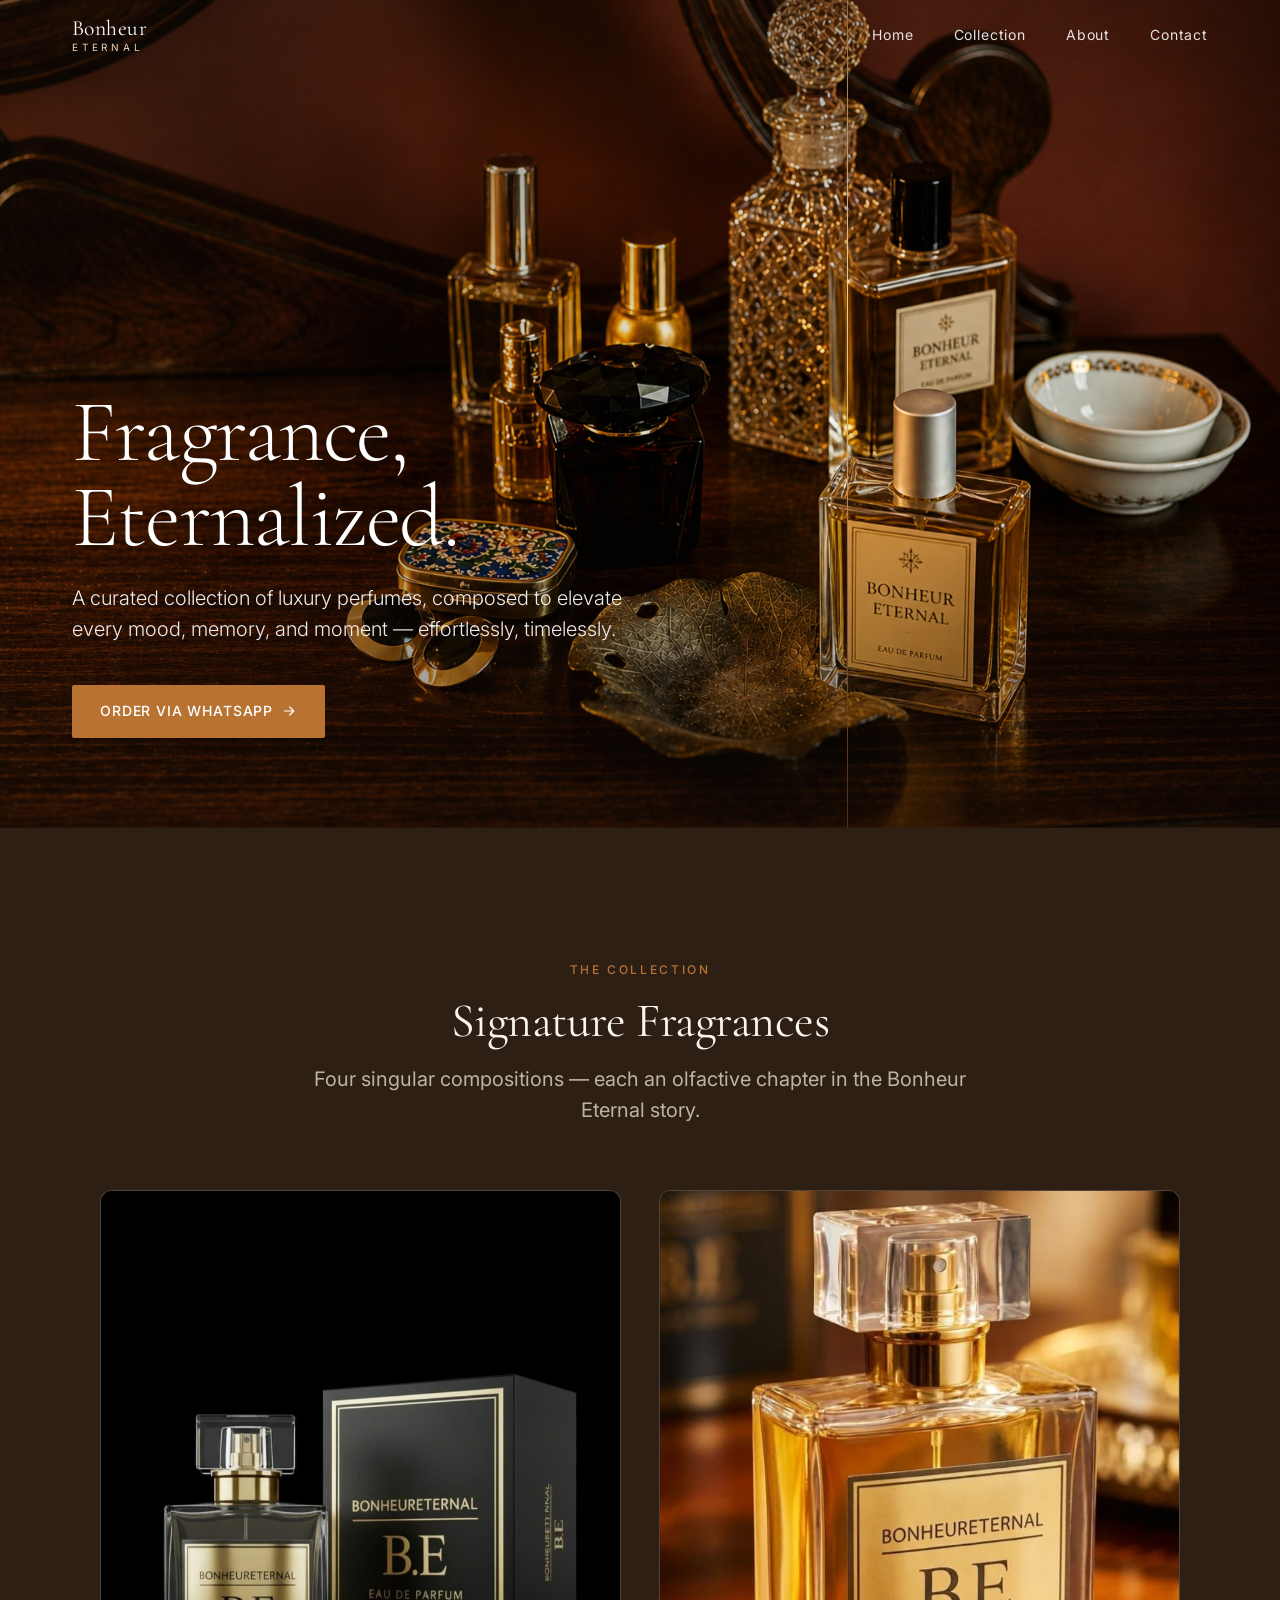
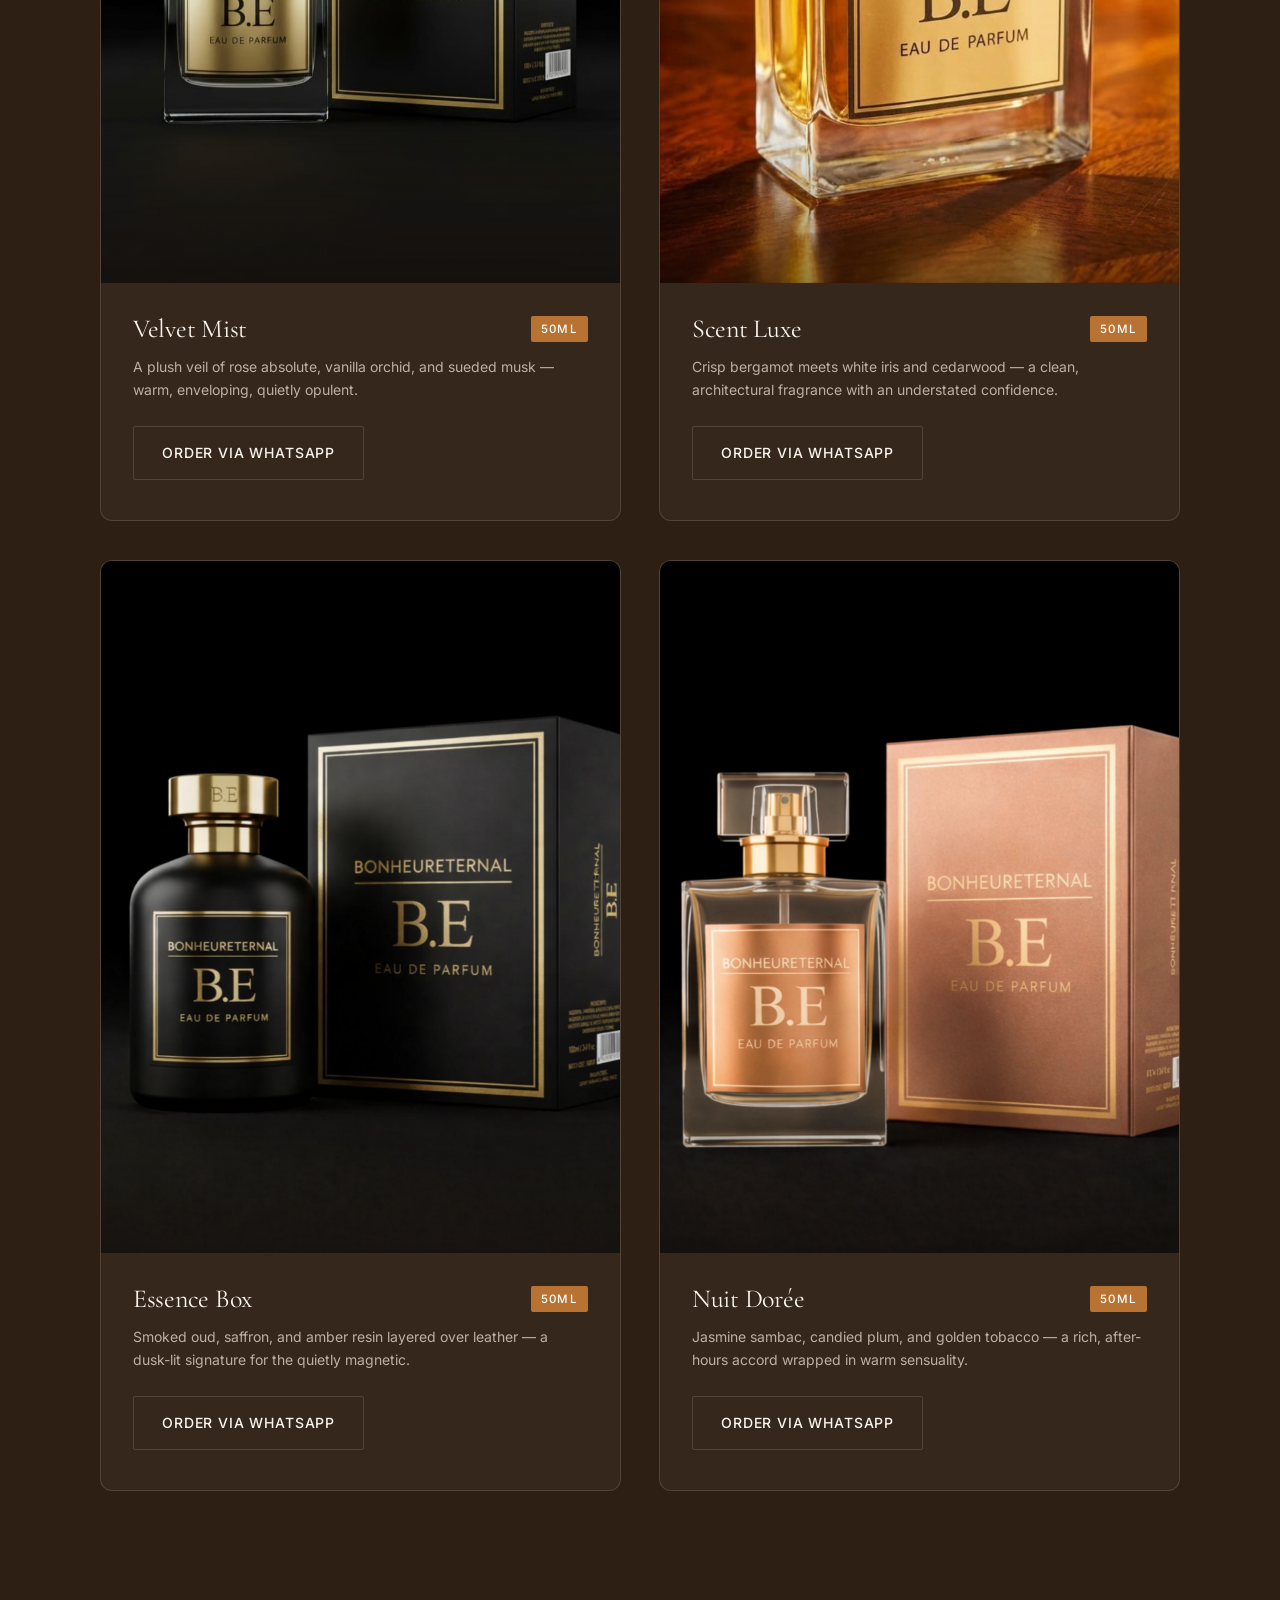
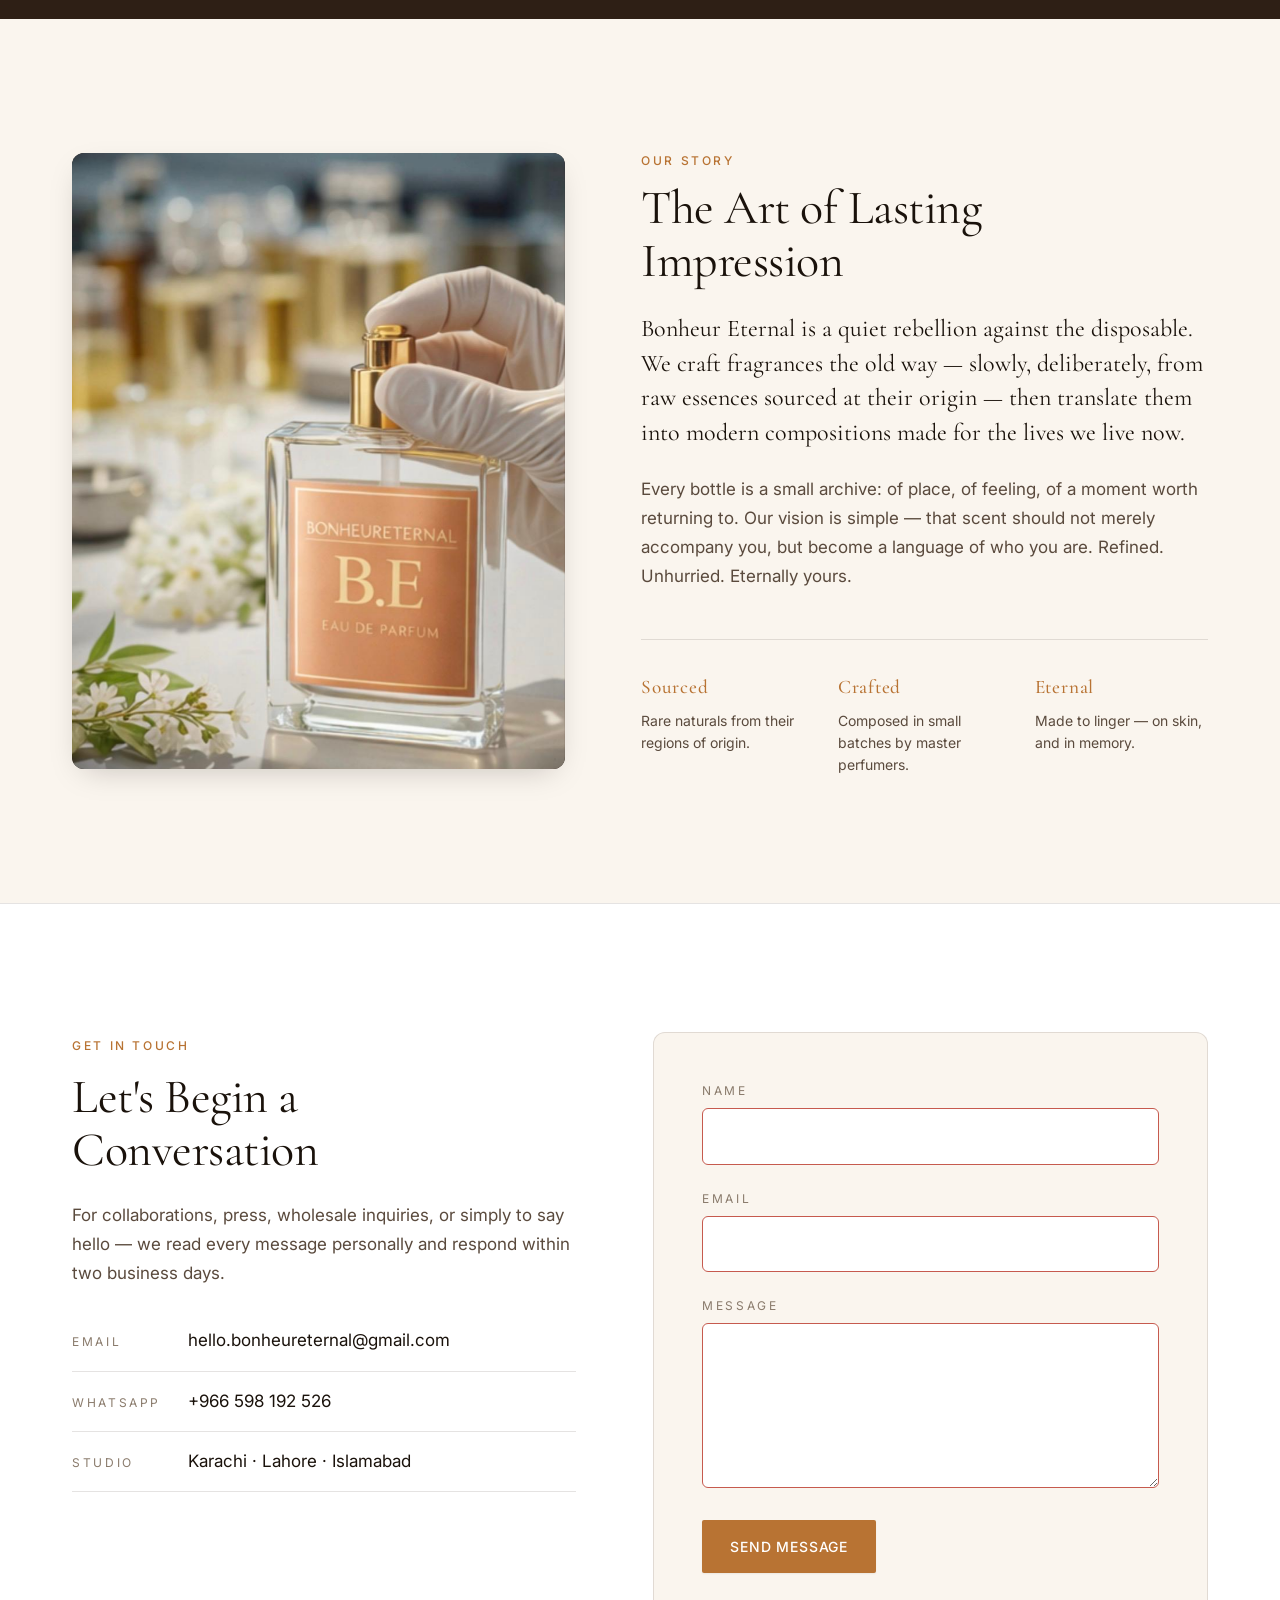
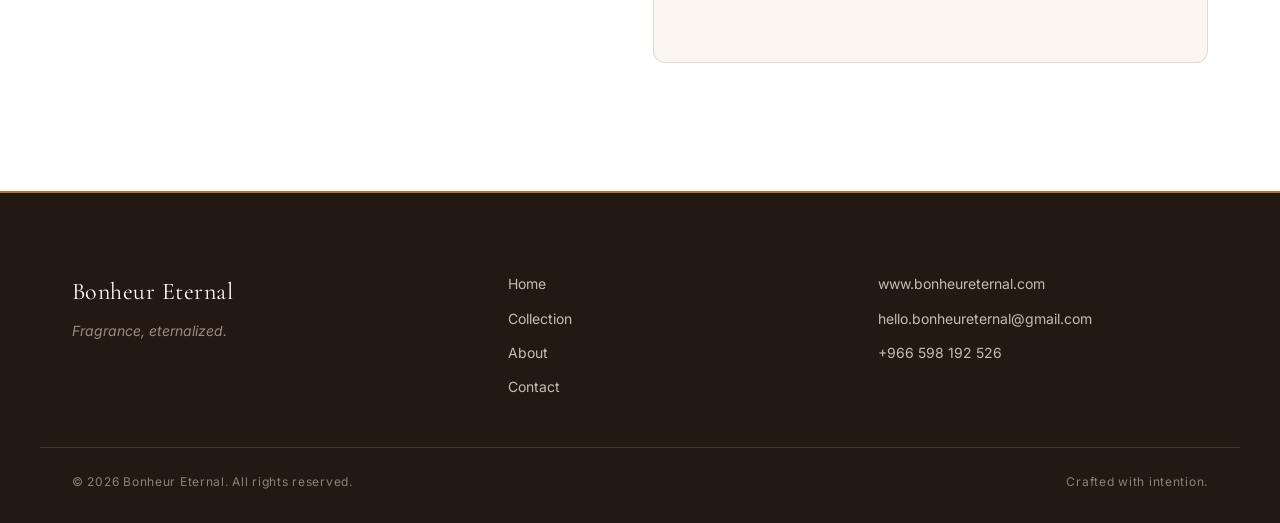
==== commit b8f92799: "background updated" ====
--- a/index.html
+++ b/index.html
@@ -410,64 +410,31 @@
   transform: scale(1);
 }
 
-/* Hero bottle cut-out (assets/hero-bottle.png — native 1024 × 1536,
-   transparent background). Rendered at native aspect on the right
-   side of the hero, capped at ~460px displayed width so even on
-   retina the upscale stays below 1× (always crisp).
-   Uses `filter: drop-shadow` (not box-shadow) so the shadow follows
-   the bottle silhouette rather than a rectangular frame. */
-.hero__img {
+/* Full-bleed hero background photograph (assets/background.png).
+   Positioned absolutely behind all hero content, covering the entire
+   section while preserving aspect ratio. `object-position` keeps the
+   key subject (perfume bottles, lower-right) visible across viewport
+   sizes — especially when the image is cropped on tall/narrow screens. */
+.hero__bg {
   position: absolute;
-  right: clamp(4rem, 9vw, 8rem);
-  top: 58%;
-  width: clamp(260px, 36vw, 460px);
-  height: auto;
-  z-index: 0;
-
-  filter:
-    drop-shadow(0 6px 10px rgba(20, 10, 4, 0.35))
-    drop-shadow(0 32px 28px rgba(20, 10, 4, 0.45))
-    drop-shadow(0 60px 60px rgba(20, 10, 4, 0.35));
+  inset: 0;
+  width: 100%;
+  height: 100%;
+  object-fit: cover;
+  object-position: center;
+  z-index: -1;
 
   opacity: 0;
-  transform: translate(28px, -50%) scale(0.97);
+  transform: scale(1.04);
   transition:
-    opacity 1.2s var(--ease-out) 0.35s,
-    transform 1.4s var(--ease-out) 0.35s;
+    opacity 1.4s var(--ease-out),
+    transform 2.2s var(--ease-out);
   will-change: transform, opacity;
 }
 
-body.is-loaded .hero__img {
+body.is-loaded .hero__bg {
   opacity: 1;
-  transform: translate(0, -50%) scale(1);
-}
-
-/* Soft elliptical ground shadow under the bottle — grounds the
-   cut-out so it feels resting in the scene, not pasted on top. */
-.hero__img-ground {
-  position: absolute;
-  right: clamp(4rem, 9vw, 8rem);
-  top: 58%;
-  width: clamp(260px, 36vw, 460px);
-  aspect-ratio: 1 / 1;
-  transform: translate(-8%, 42%);
-  pointer-events: none;
-  z-index: -1;
-
-  background: radial-gradient(
-    ellipse 60% 18% at 50% 50%,
-    rgba(20, 10, 4, 0.5) 0%,
-    rgba(20, 10, 4, 0.25) 40%,
-    transparent 72%
-  );
-  filter: blur(6px);
-
-  opacity: 0;
-  transition: opacity 1.4s var(--ease-out) 0.55s;
-}
-
-body.is-loaded .hero__img-ground {
-  opacity: 0.9;
+  transform: scale(1);
 }
 
 .hero__placeholder--sand {
@@ -493,40 +460,9 @@
   pointer-events: none;
 }
 
-/* Soft amber glow behind the bottle photograph — gives the shot a
-   radiant halo so it reads as a lit product still, not a cut-out. */
-.hero__glow {
-  position: absolute;
-  right: clamp(4rem, 9vw, 8rem);
-  top: 58%;
-  transform: translate(15%, -50%) scale(0.75);
-  width: clamp(360px, 50vw, 620px);
-  aspect-ratio: 1;
-  border-radius: 50%;
-  background: radial-gradient(
-    circle,
-    rgba(255, 210, 150, 0.55) 0%,
-    rgba(255, 170, 90, 0.18) 45%,
-    transparent 70%
-  );
-  filter: blur(60px);
-  mix-blend-mode: screen;
-  z-index: -1;
-  opacity: 0;
-  transition:
-    opacity 1.8s var(--ease-out) 0.6s,
-    transform 2s var(--ease-out) 0.6s;
-  pointer-events: none;
-}
-
-body.is-loaded .hero__glow {
-  opacity: 1;
-  transform: translate(15%, -50%) scale(1);
-}
-
-/* Subtle scrim — just top/bottom darkening for text legibility over
-   the sand gradient. No heavy left-bias needed now that the photo
-   no longer covers the full hero. */
+/* Scrim — darkens the upper-left where the editorial copy sits and
+   the bottom edge where the CTA lives, while keeping the warm midtones
+   of the photograph (perfume bottles, vanity) visible in between. */
 .hero__scrim {
   position: absolute;
   inset: 0;
@@ -534,11 +470,17 @@
   pointer-events: none;
   background:
     linear-gradient(
+      135deg,
+      rgba(20, 12, 6, 0.55) 0%,
+      rgba(20, 12, 6, 0.25) 35%,
+      rgba(20, 12, 6, 0) 60%
+    ),
+    linear-gradient(
       180deg,
-      rgba(20, 12, 6, 0.30) 0%,
-      rgba(20, 12, 6, 0) 22%,
-      rgba(20, 12, 6, 0) 60%,
-      rgba(20, 12, 6, 0.45) 100%
+      rgba(20, 12, 6, 0.20) 0%,
+      rgba(20, 12, 6, 0) 30%,
+      rgba(20, 12, 6, 0) 55%,
+      rgba(20, 12, 6, 0.55) 100%
     );
 }
 
@@ -581,42 +523,27 @@
   will-change: transform, opacity;
 }
 
-/* On narrow screens: shrink the photo and pin it to the upper-right
-   corner so the headline + CTA flow freely beneath it. */
+/* On narrow screens: anchor the focal point of the background to the
+   right side of the frame (where the perfume bottles cluster) so the
+   product is still in view when the wide photo gets cropped. Also
+   strengthen the scrim a touch so the headline stays readable over
+   the warm midtones. */
 @media (max-width: 640px) {
   .hero__media { min-height: 88vh; }
 
-  .hero__img,
-  .hero__img-ground {
-    top: clamp(90px, 16vh, 22%);
-    right: 1rem;
-    width: min(52vw, 260px);
+  .hero__bg {
+    object-position: 70% center;
   }
 
-  .hero__img {
-    transform: translate(16px, 0) scale(0.97);
-    filter:
-      drop-shadow(0 4px 8px rgba(20, 10, 4, 0.35))
-      drop-shadow(0 18px 18px rgba(20, 10, 4, 0.4))
-      drop-shadow(0 32px 32px rgba(20, 10, 4, 0.3));
-  }
-
-  body.is-loaded .hero__img {
-    transform: translate(0, 0) scale(1);
-  }
-
-  .hero__img-ground {
-    transform: translate(-8%, 50%);
-  }
-
-  .hero__glow {
-    top: clamp(90px, 16vh, 22%);
-    transform: translate(10%, 0) scale(0.75);
-    width: clamp(280px, 60vw, 360px);
-  }
-
-  body.is-loaded .hero__glow {
-    transform: translate(10%, 0) scale(1);
+  .hero__scrim {
+    background:
+      linear-gradient(
+        180deg,
+        rgba(20, 12, 6, 0.55) 0%,
+        rgba(20, 12, 6, 0.25) 30%,
+        rgba(20, 12, 6, 0) 55%,
+        rgba(20, 12, 6, 0.65) 100%
+      );
   }
 }
 
@@ -1162,24 +1089,21 @@
 
   <main>
     <section class="hero" id="home">
-      <div class="hero__media" aria-label="The Bonheur Eternal signature Eau de Parfum, bathed in warm golden light">
+      <div class="hero__media" aria-label="The Bonheur Eternal collection of perfumes, arranged on a warm wood vanity">
         <!-- Warm gradient sits behind the photo so the colour still feels on-brand
              if the image is slow or missing. -->
         <div class="hero__placeholder hero__placeholder--sand" aria-hidden="true"></div>
 
-        <div class="hero__img-ground" aria-hidden="true"></div>
-
         <img
-          class="hero__img"
-          src="assets/hero-bottle.png"
-          alt="The Bonheur Eternal B.E Eau de Parfum bottle — a tall glass flacon filled with warm amber perfume, crowned with a faceted crystal cap"
-          width="1024"
-          height="1536"
+          class="hero__bg"
+          src="assets/background.png"
+          alt="The Bonheur Eternal collection — perfume bottles arranged on a warm wood vanity, lit in low golden light"
+          width="1536"
+          height="1024"
           fetchpriority="high"
           decoding="async"
         />
 
-        <div class="hero__glow" aria-hidden="true"></div>
         <div class="hero__scrim"></div>
 
         <div class="hero__content container">
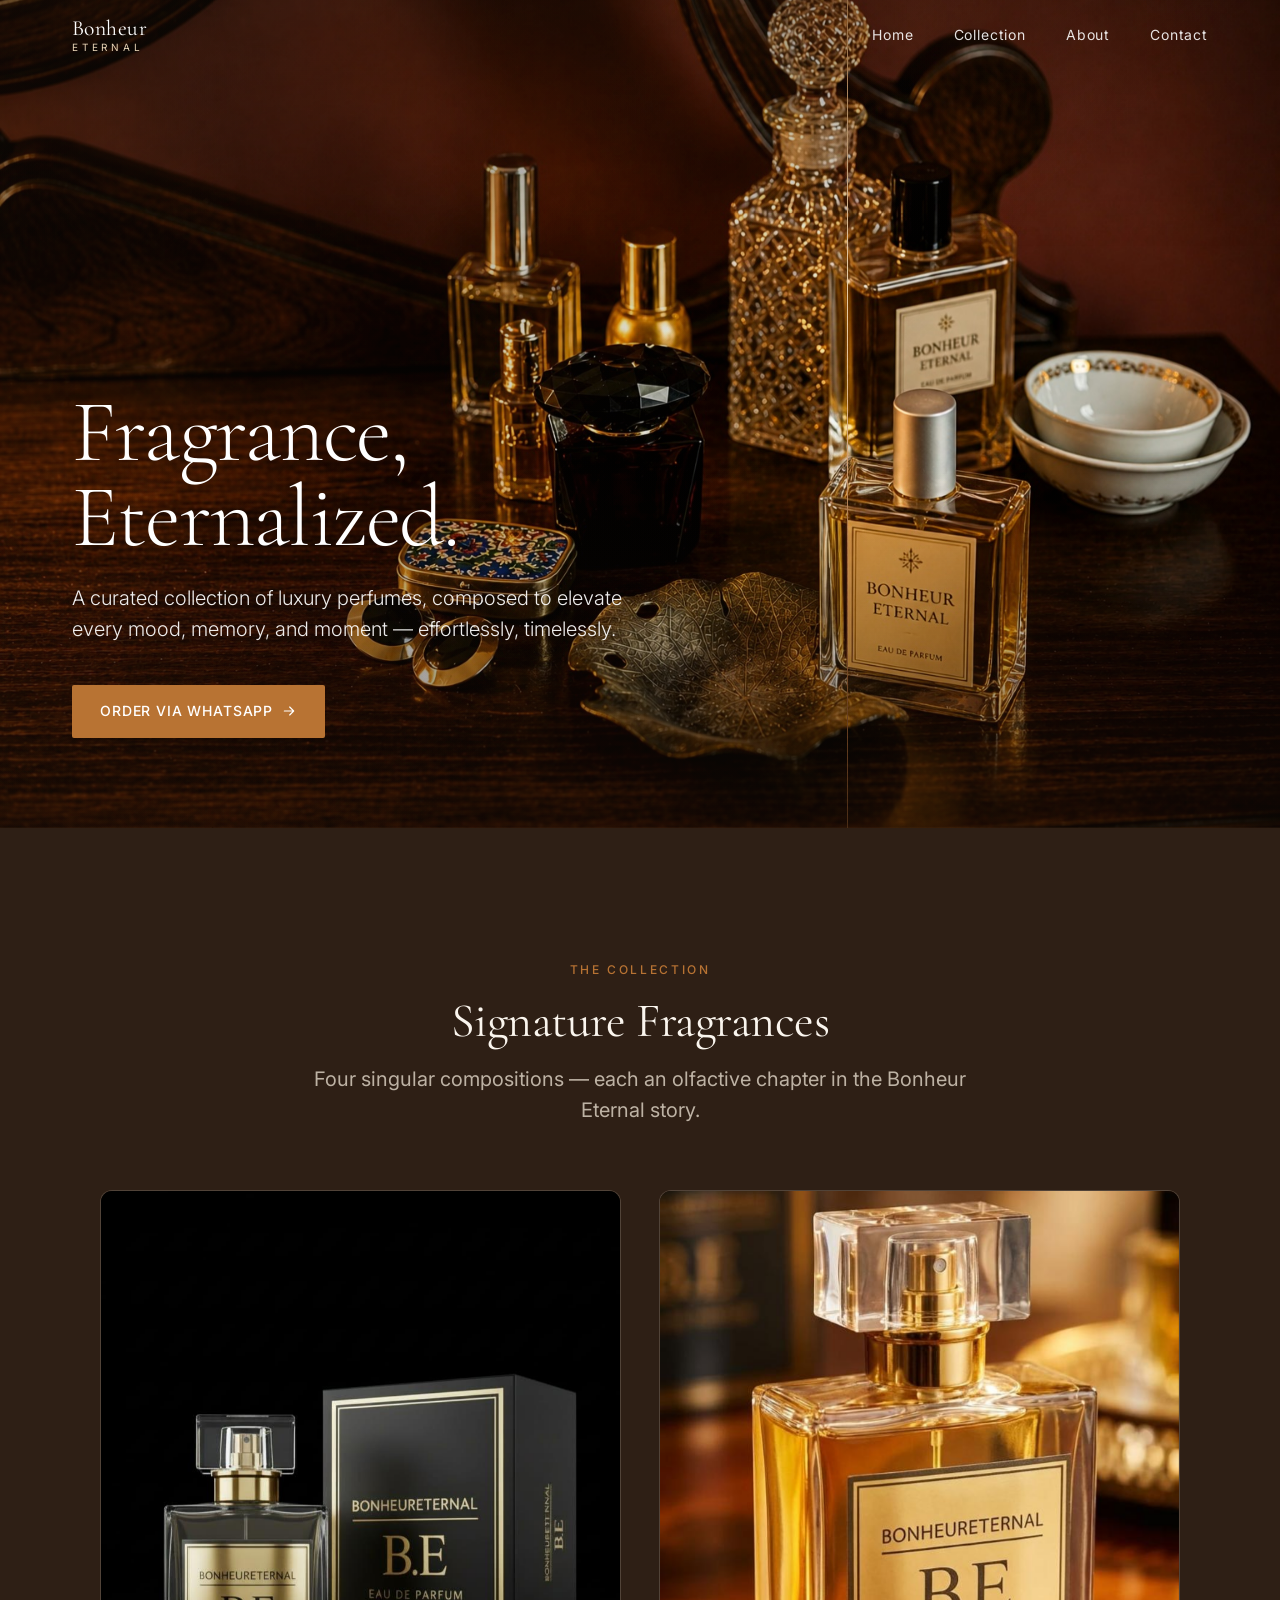
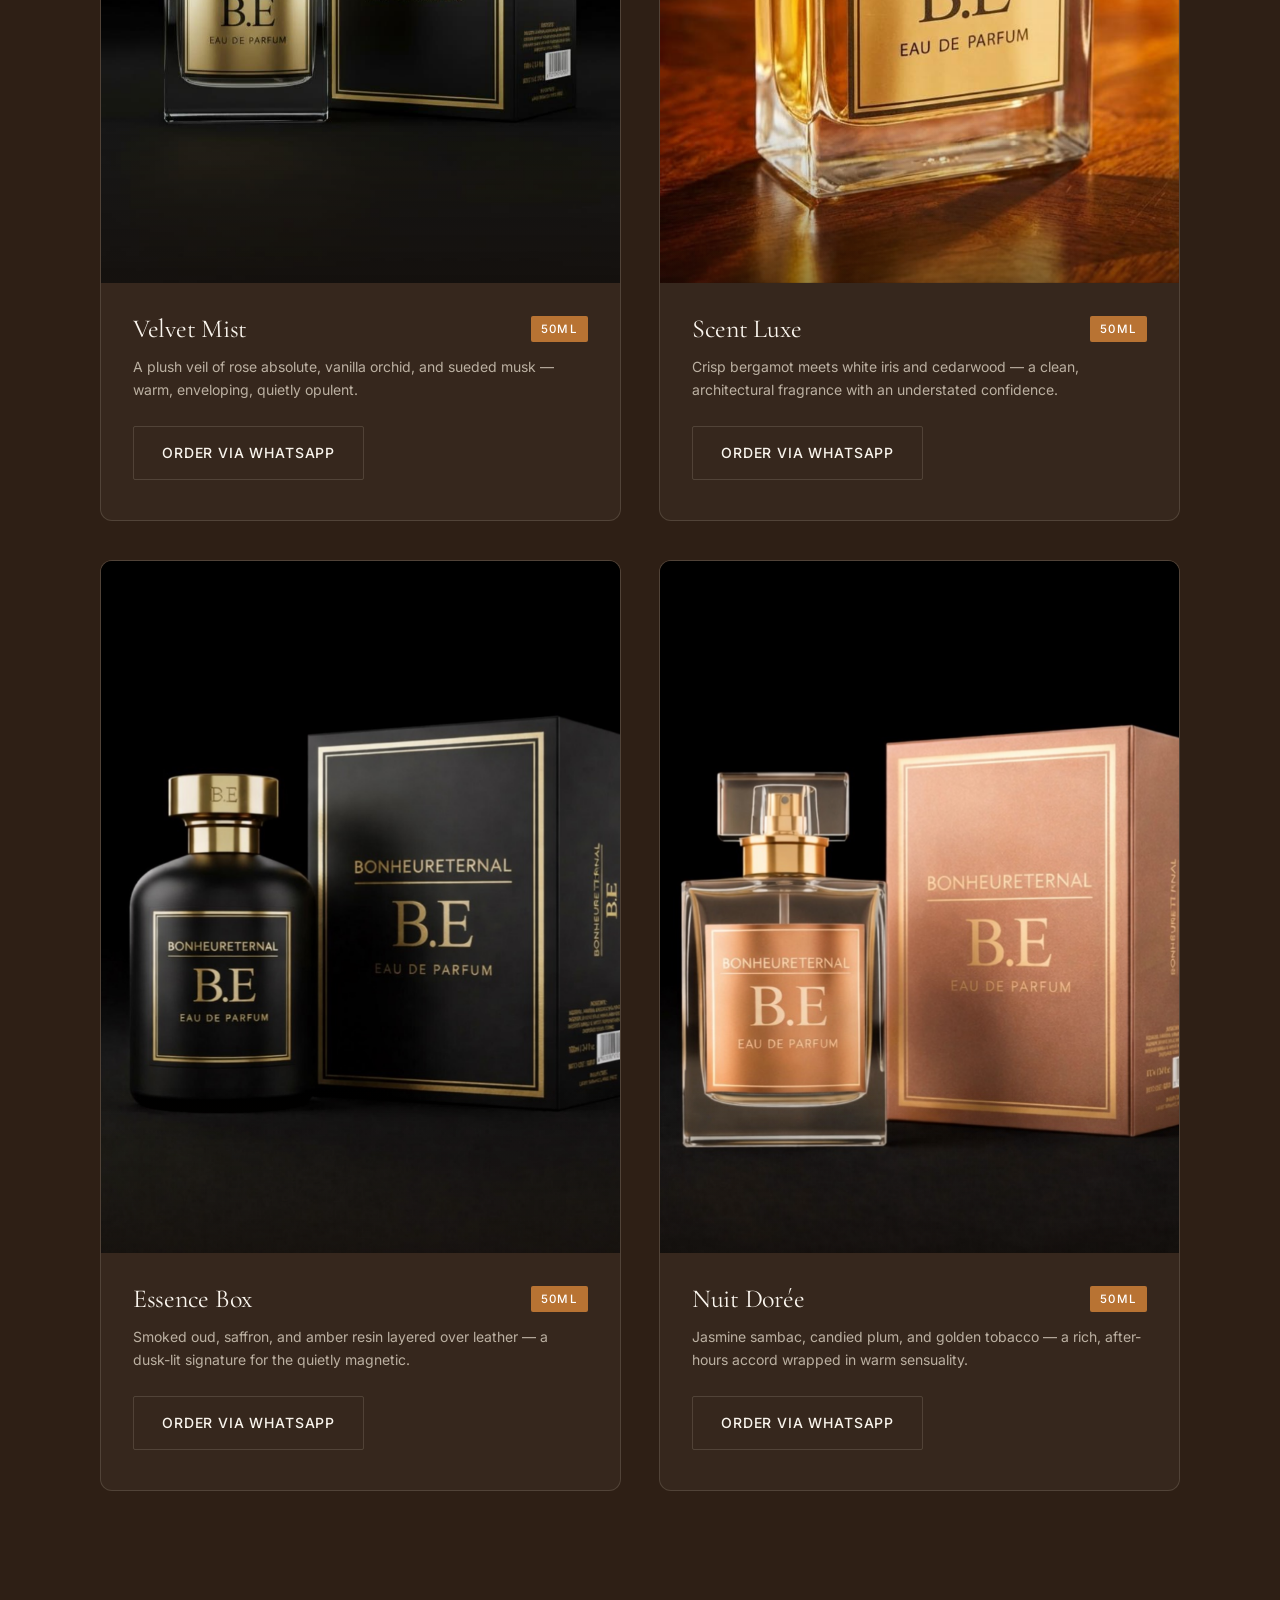
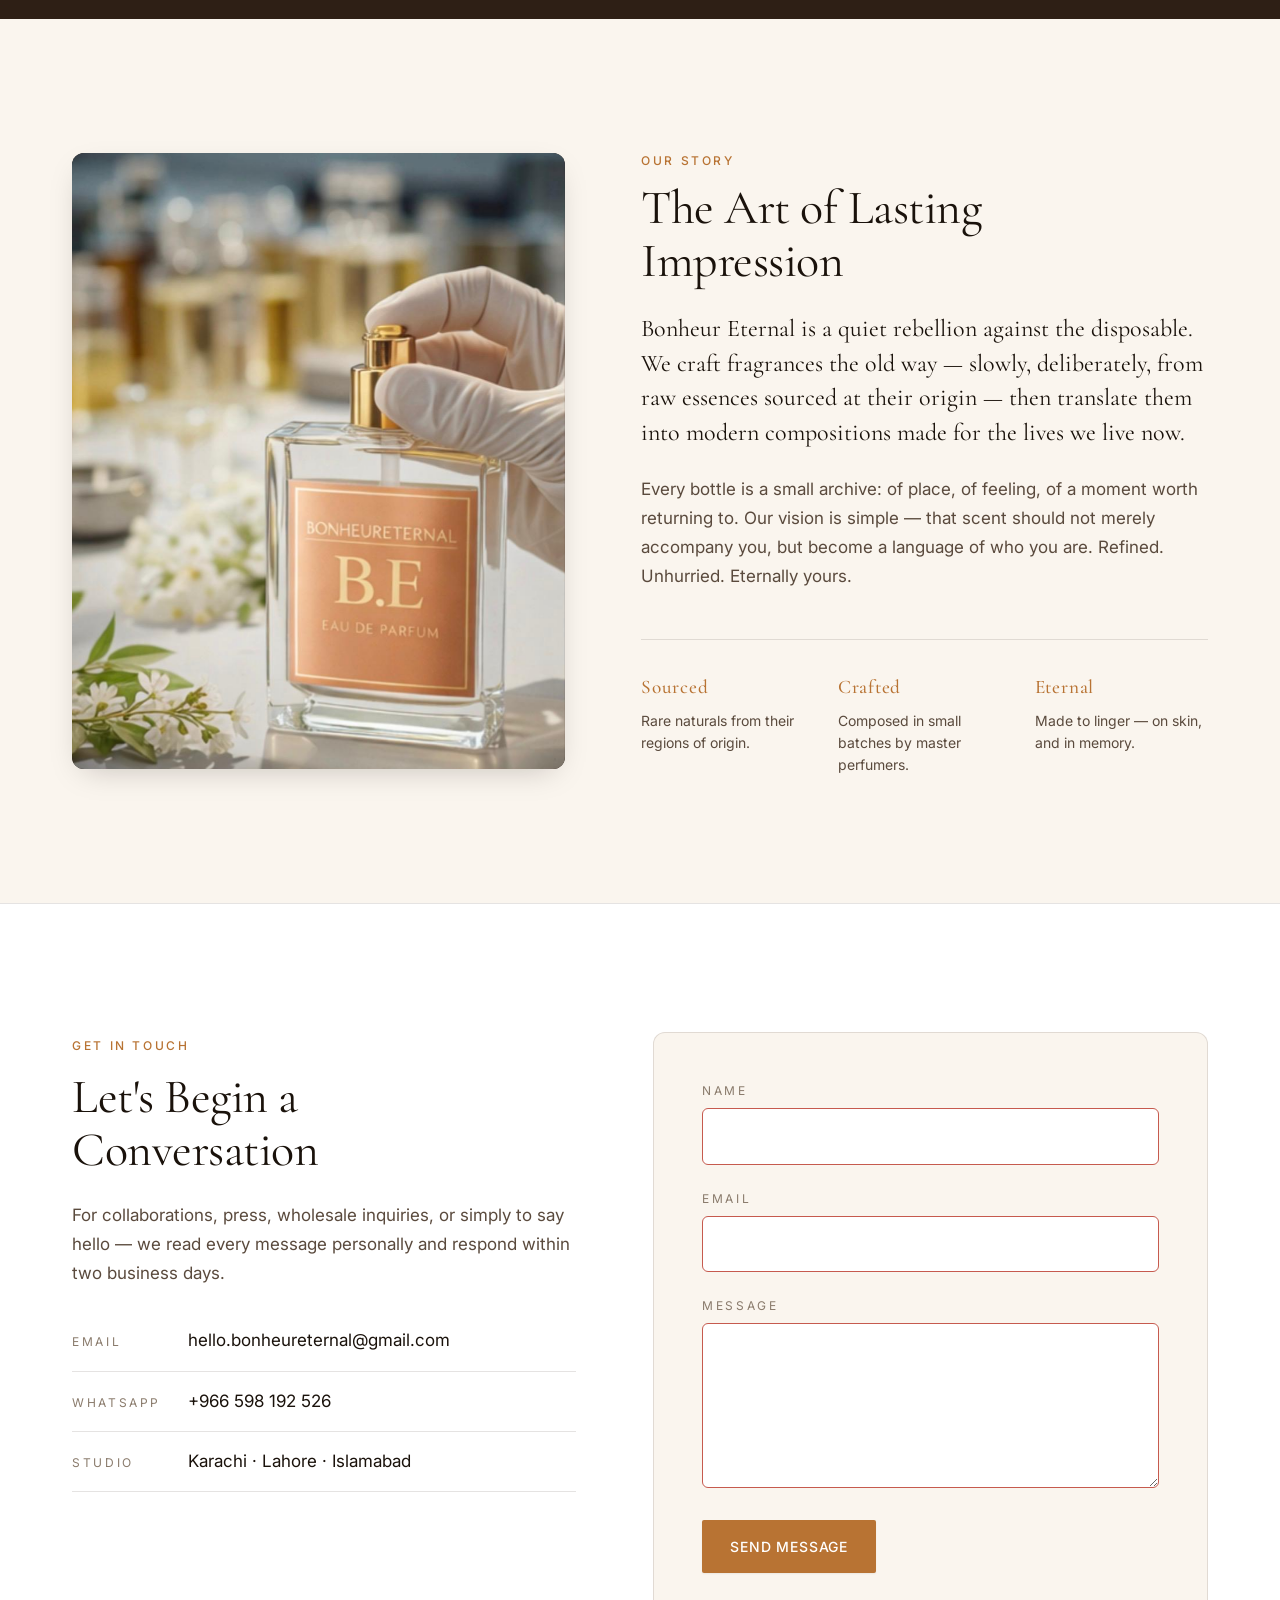
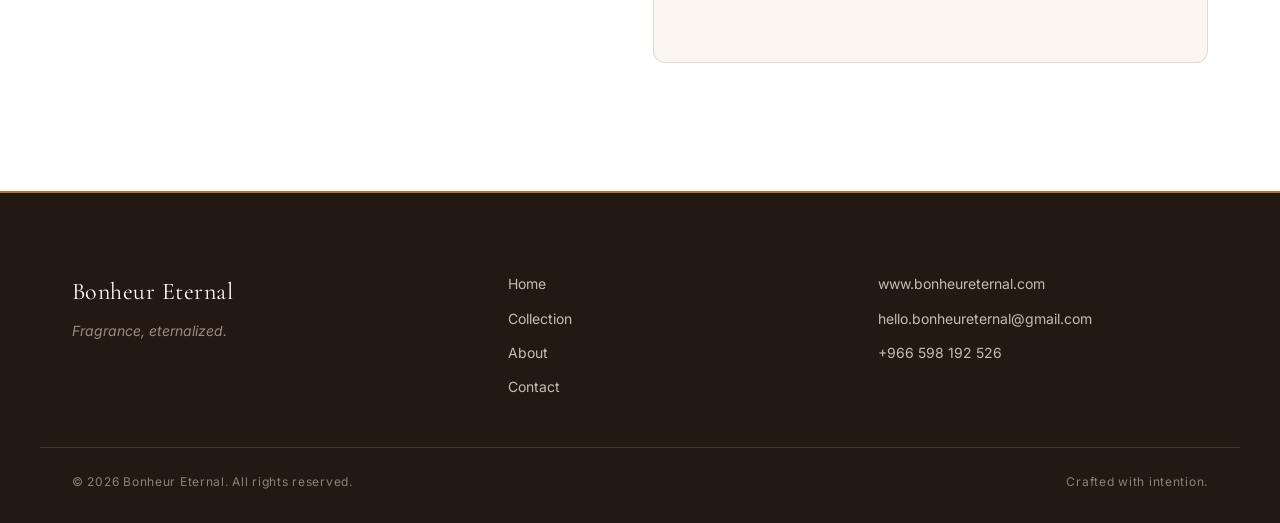
==== commit d4e5f7dc: "images compressed" ====
--- a/index.html
+++ b/index.html
@@ -410,7 +410,8 @@
   transform: scale(1);
 }
 
-/* Full-bleed hero background photograph (assets/background.png).
+/* Full-bleed hero background photograph (assets/background.jpg, with
+   assets/background-mobile.jpg served to phones via <picture>).
    Positioned absolutely behind all hero content, covering the entire
    section while preserving aspect ratio. `object-position` keeps the
    key subject (perfume bottles, lower-right) visible across viewport
@@ -1094,15 +1095,24 @@
              if the image is slow or missing. -->
         <div class="hero__placeholder hero__placeholder--sand" aria-hidden="true"></div>
 
-        <img
-          class="hero__bg"
-          src="assets/background.png"
-          alt="The Bonheur Eternal collection — perfume bottles arranged on a warm wood vanity, lit in low golden light"
-          width="1536"
-          height="1024"
-          fetchpriority="high"
-          decoding="async"
-        />
+        <picture>
+          <!-- Phones: ship a 960px-wide JPEG (~167 KB) instead of the
+               full 1536px desktop frame (~373 KB). Saves ~200 KB on the
+               first paint over a mobile network. -->
+          <source
+            media="(max-width: 640px)"
+            srcset="assets/background-mobile.jpg"
+          />
+          <img
+            class="hero__bg"
+            src="assets/background.jpg"
+            alt="The Bonheur Eternal collection — perfume bottles arranged on a warm wood vanity, lit in low golden light"
+            width="1536"
+            height="1024"
+            fetchpriority="high"
+            decoding="async"
+          />
+        </picture>
 
         <div class="hero__scrim"></div>
 
@@ -1208,7 +1218,7 @@
             <div class="card__media">
               <img
                 class="card__img"
-                src="assets/signature-fragrances/signature-3.png"
+                src="assets/signature-fragrances/signature-3.jpeg"
                 alt="Essence Box — a dark Bonheur Eternal bottle beside its gold-bordered presentation box"
                 width="864"
                 height="1184"
@@ -1238,7 +1248,7 @@
             <div class="card__media">
               <img
                 class="card__img"
-                src="assets/signature-fragrances/signature-5.png"
+                src="assets/signature-fragrances/signature-5.jpeg"
                 alt="Nuit Dorée — a dark Bonheur Eternal bottle with a gold label beside its matching box at twilight"
                 width="864"
                 height="1184"
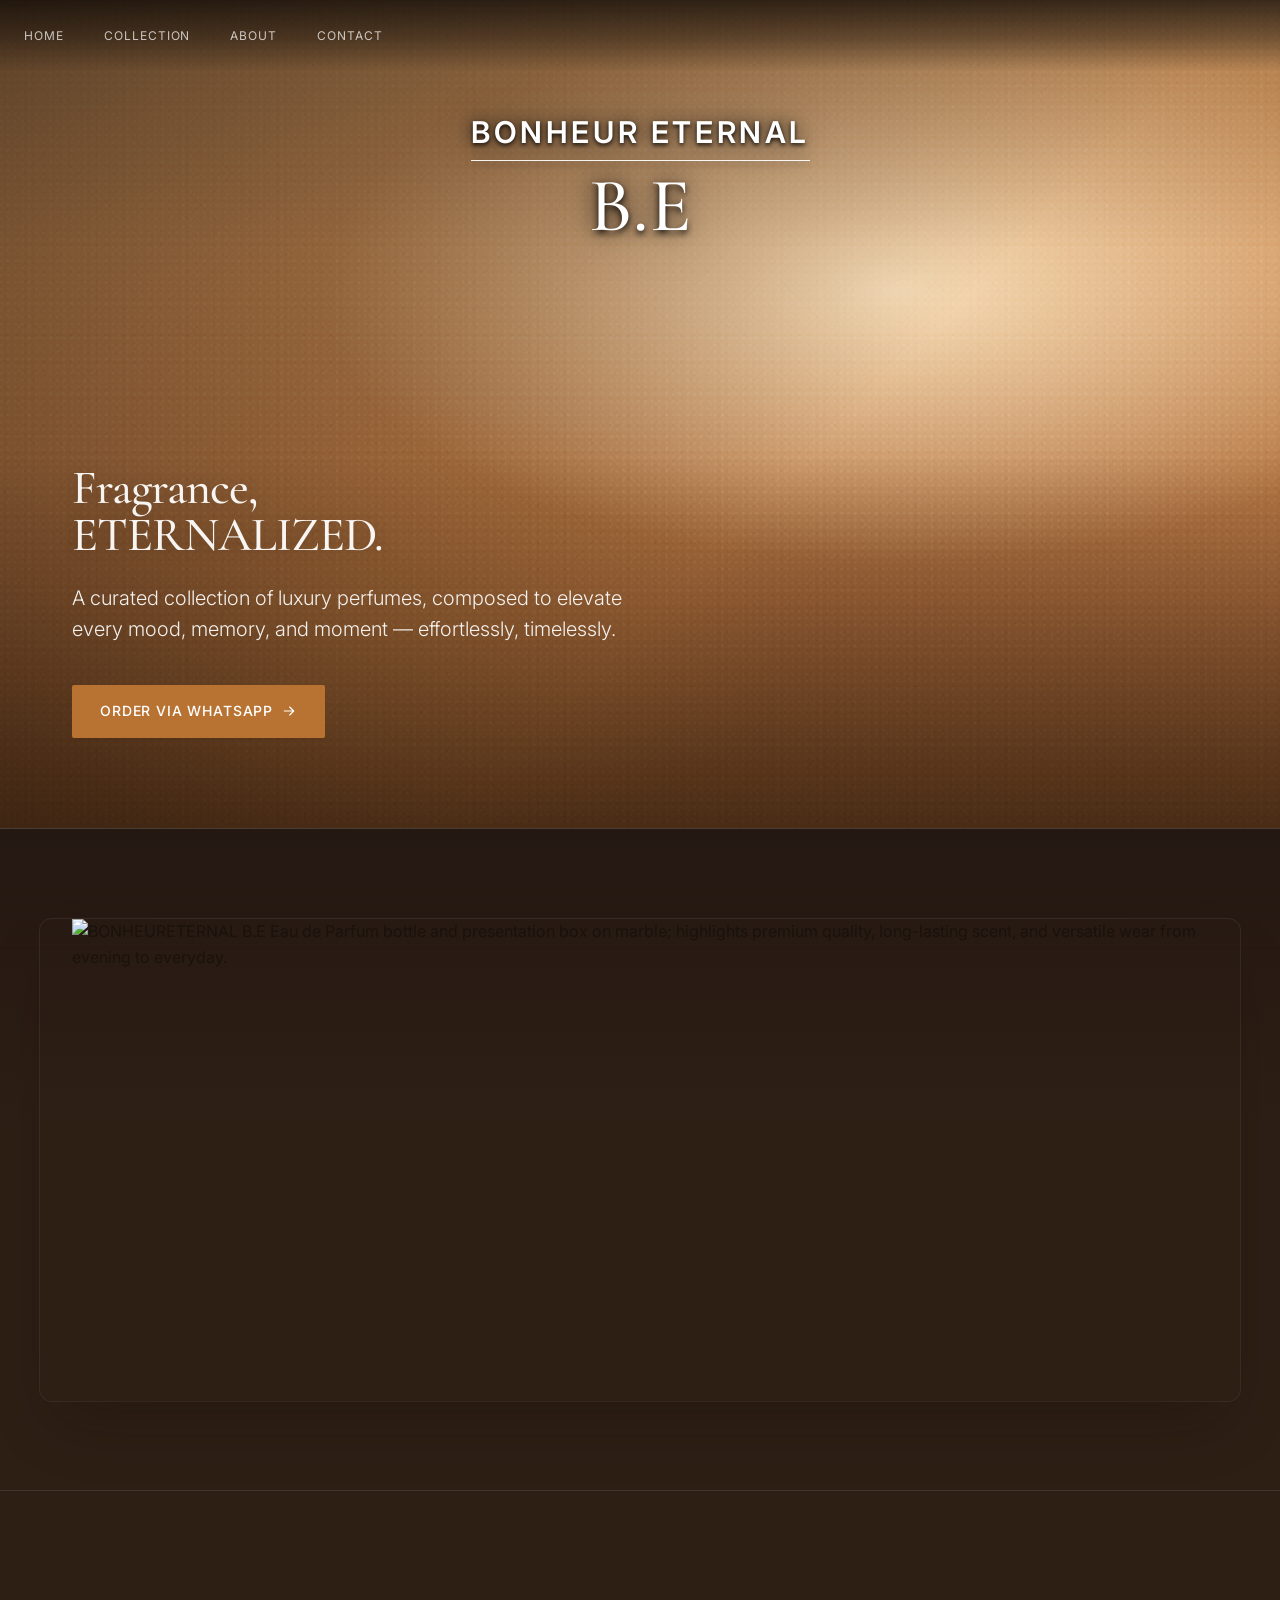
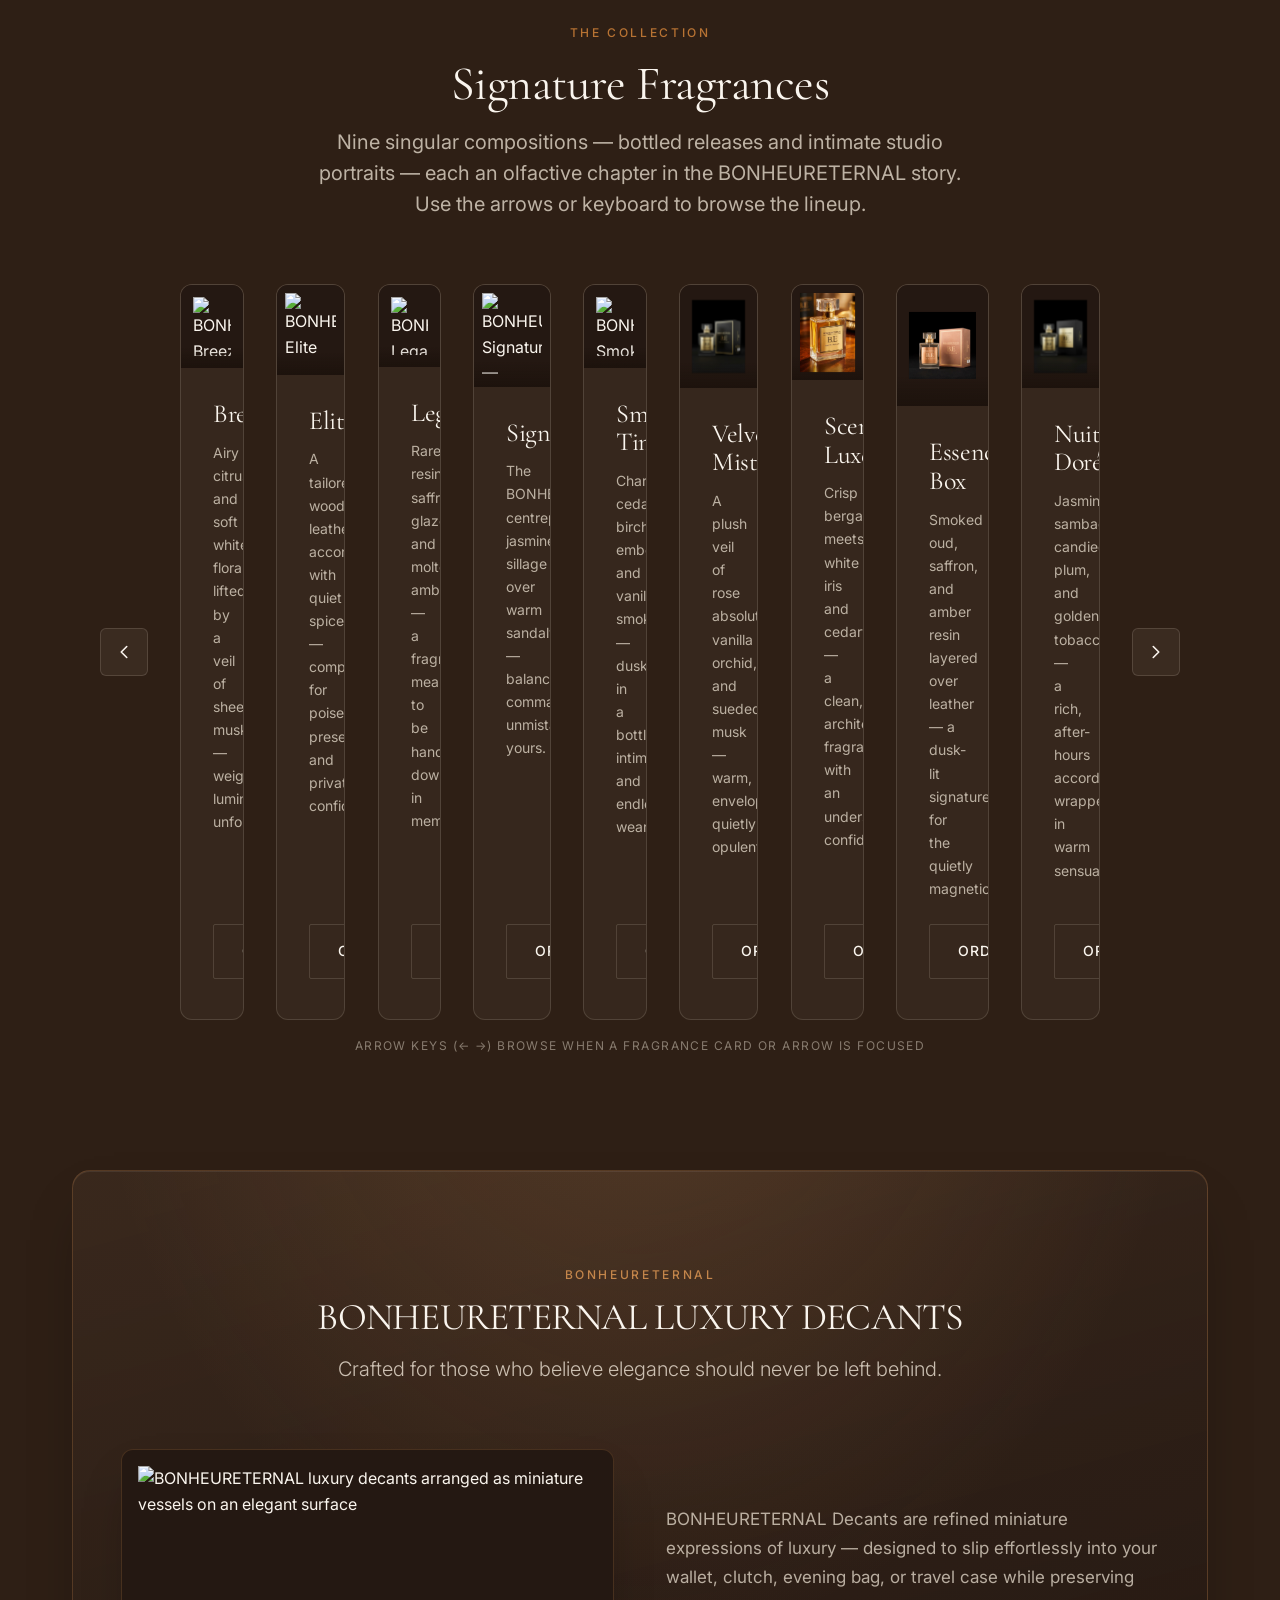
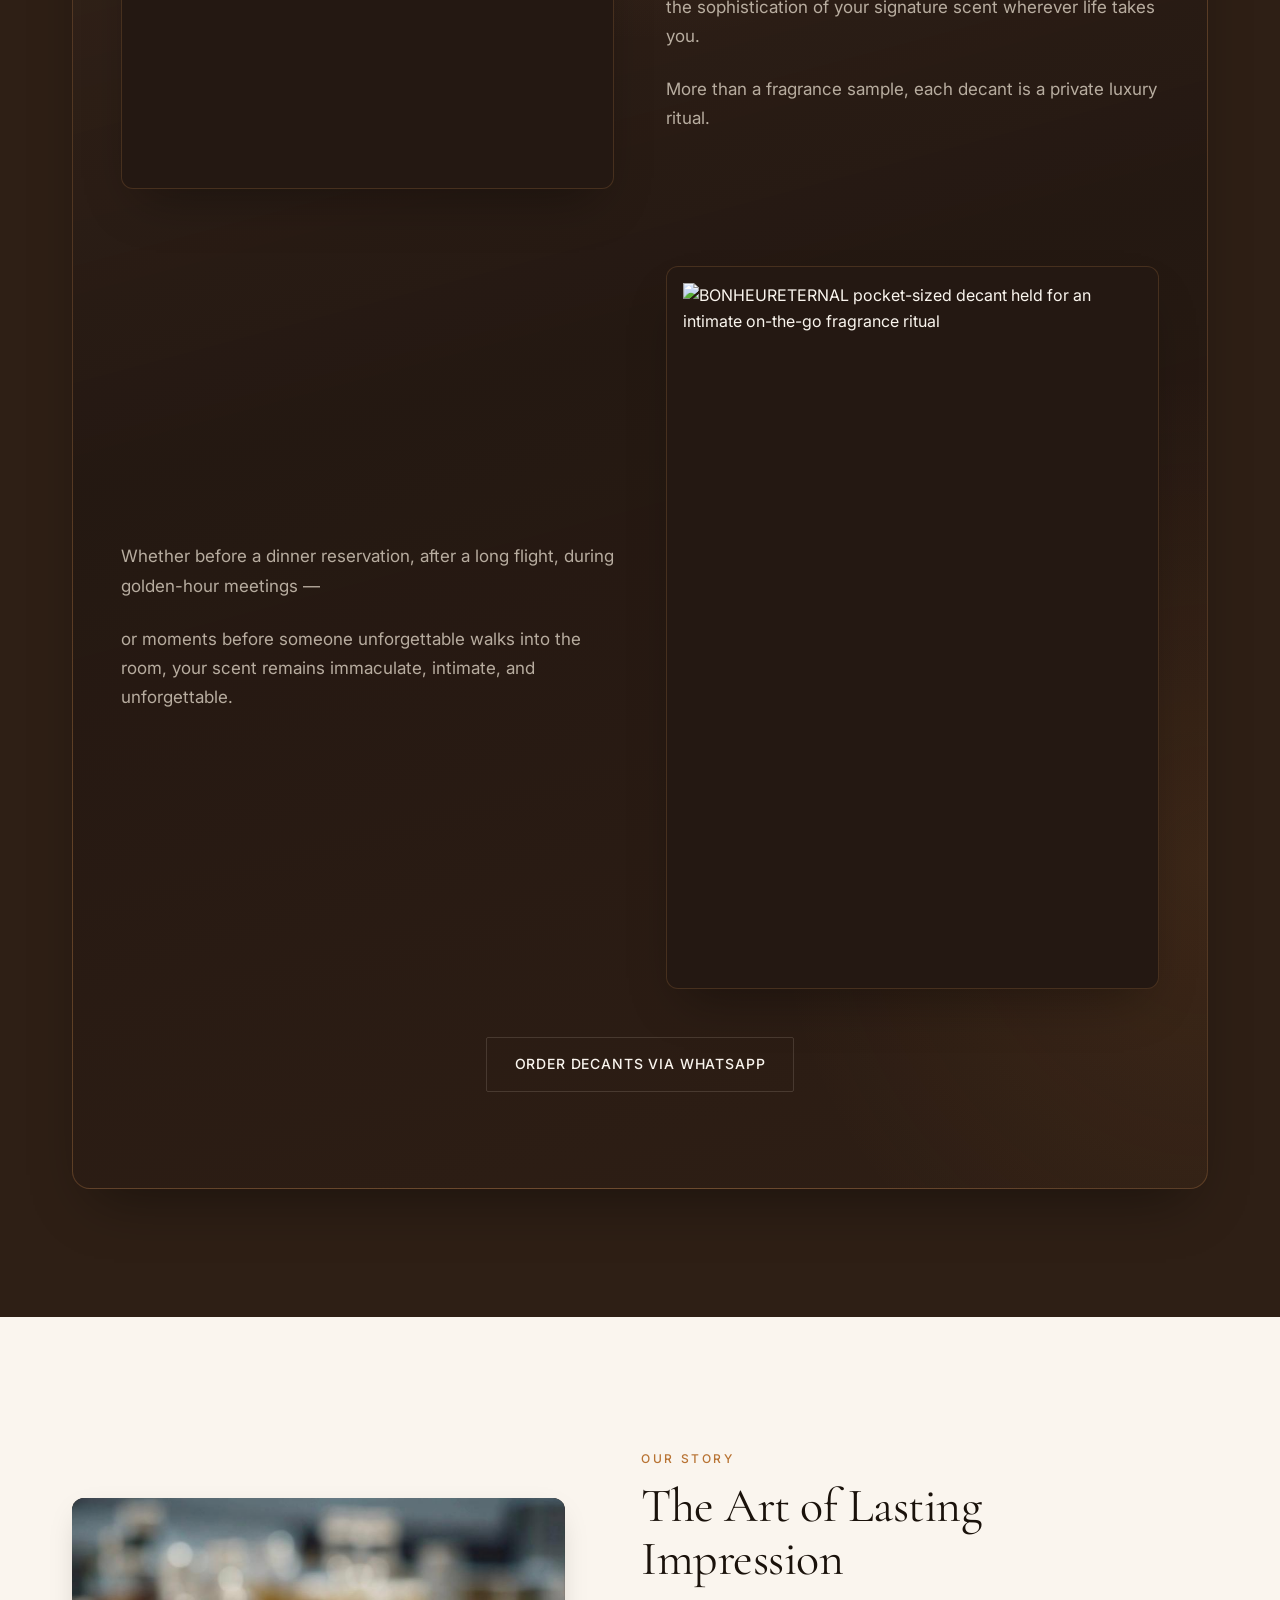
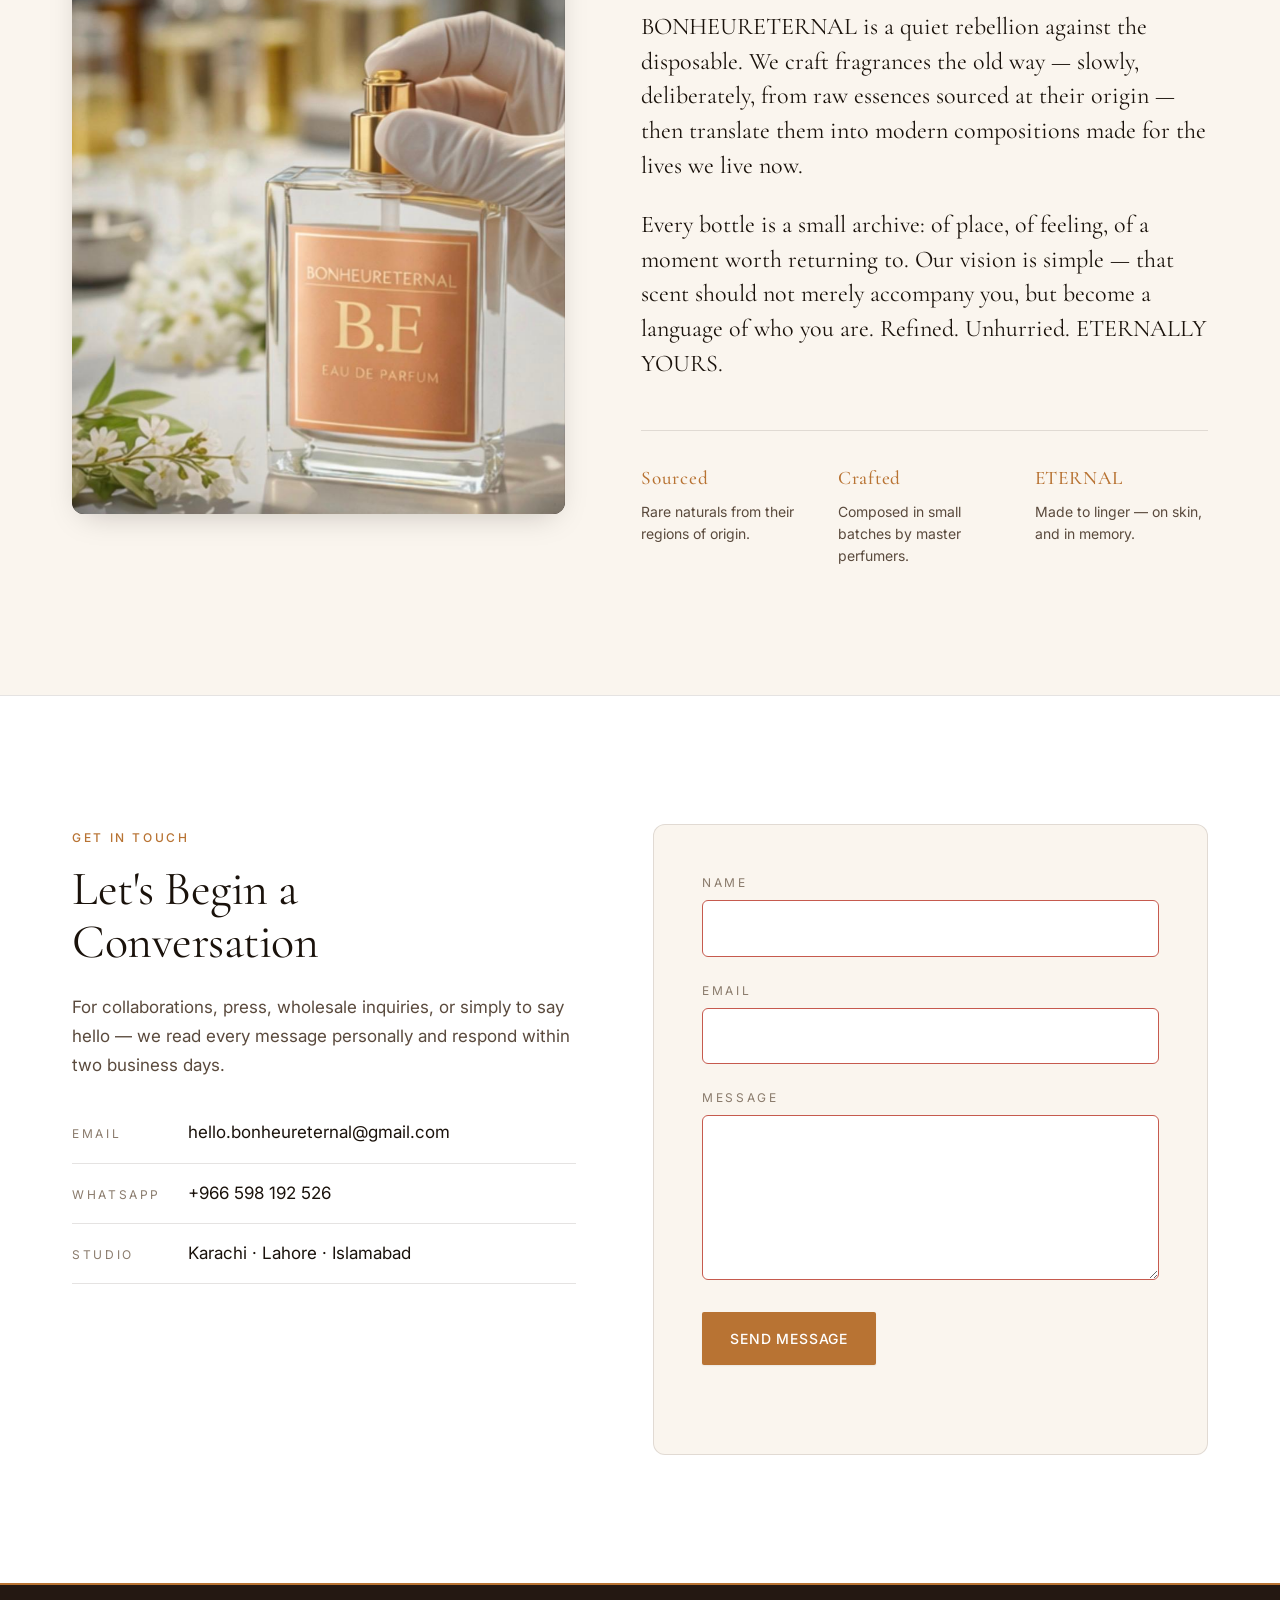
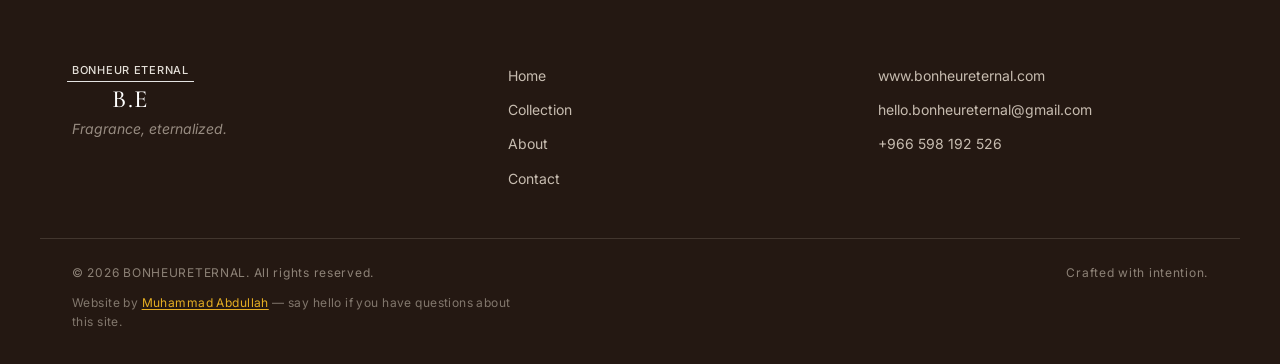
==== commit 81e21fec: "heading updated" ====
--- a/index.html
+++ b/index.html
@@ -3,9 +3,9 @@
 <head>
   <meta charset="UTF-8" />
   <meta name="viewport" content="width=device-width, initial-scale=1.0" />
-  <meta name="description" content="Bonheur Eternal — a luxury fragrance house crafting timeless scents. Explore our signature collection and order directly via WhatsApp." />
+  <meta name="description" content="BONHEURETERNAL — a luxury fragrance house crafting timeless scents. Explore our signature collection and order directly via WhatsApp." />
   <meta name="theme-color" content="#2b1e14" />
-  <title>Bonheur Eternal — Luxury Fragrance House</title>
+  <title>BONHEUR ETERNAL B.E — Luxury Fragrance House</title>
 
   <link rel="preconnect" href="https://fonts.googleapis.com" />
   <link rel="preconnect" href="https://fonts.gstatic.com" crossorigin />
@@ -13,7 +13,7 @@
 
   <style>
 /*
- * Bonheur Eternal — stylesheet entry point.
+ * BONHEURETERNAL — stylesheet entry point.
  * Modules are imported in cascade order: tokens → layout → components → animations.
  * Kept as native @imports for zero-build development. Bundle for production if desired.
  */
@@ -99,10 +99,16 @@
   scroll-behavior: smooth;
   -webkit-text-size-adjust: 100%;
   scroll-padding-top: 72px;
+  /* Overscroll / bounce reveals this instead of harsh white (mobile Safari). */
+  background-color: var(--c-surface-darker);
 }
 
 body {
   margin: 0;
+  min-height: 100vh;
+  min-height: 100dvh;
+  display: flex;
+  flex-direction: column;
   font-family: var(--ff-body);
   font-size: var(--fs-base);
   line-height: 1.6;
@@ -111,6 +117,14 @@
   -webkit-font-smoothing: antialiased;
   -moz-osx-font-smoothing: grayscale;
   overflow-x: hidden;
+}
+
+/* Fills leftover viewport below content so body white doesn’t show above the
+   dark footer on short pages + mobile browsers (common on GitHub Pages). */
+main {
+  flex: 1 1 auto;
+  width: 100%;
+  background-color: var(--c-surface-darker);
 }
 
 img, svg { display: block; max-width: 100%; }
@@ -187,6 +201,96 @@
 .section-head .section-lede { margin-inline: auto; }
 
 
+/* ↪ inlined styles/components/brand-lockup.css */
+/* =========================================================
+   Brand lockup — matches bottle label:
+   BONHEURETERNAL (sans, no space) / rule / B.E (serif)
+   ========================================================= */
+
+.brand-lockup {
+  display: inline-flex;
+  flex-direction: column;
+  /* Stretch rows to the widest line so B.E can sit centered under the rule */
+  align-items: stretch;
+  line-height: 1;
+  text-decoration: none;
+  color: inherit;
+}
+
+.brand-lockup:hover {
+  color: inherit;
+}
+
+/* Top word — clean sans (Inter), merged word, logo-style caps */
+.brand-lockup__name {
+  display: block;
+  font-family: var(--ff-body);
+  font-size: clamp(0.5625rem, 0.48rem + 0.35vw, 0.6875rem);
+  font-weight: 500;
+  letter-spacing: 0.06em;
+  text-transform: uppercase;
+  white-space: nowrap;
+  text-align: center;
+}
+
+.brand-lockup__rule {
+  display: block;
+  width: 100%;
+  min-width: 4.75rem;
+  height: 1px;
+  margin-top: 0.35rem;
+  margin-bottom: 0.38rem;
+  background: currentColor;
+  opacity: 0.92;
+}
+
+/* Monogram — centered under the rule, matching bottle label layout */
+.brand-lockup__monogram {
+  display: block;
+  font-family: var(--ff-display);
+  font-size: clamp(1.2rem, 1rem + 0.75vw, 1.55rem);
+  font-weight: 500;
+  letter-spacing: -0.01em;
+  line-height: 0.92;
+  text-align: center;
+}
+
+/* Footer: stack matches physical label — column width from widest glyph row,
+   all three bands centred on one axis */
+.footer__brand .brand-lockup.footer__brand-link {
+  display: grid;
+  grid-auto-rows: auto;
+  /* Column tracks the widest text row so the rule aligns with name + monogram */
+  justify-items: stretch;
+  width: max-content;
+  max-width: 100%;
+  color: rgba(255, 255, 255, 0.96);
+}
+
+.footer__brand .brand-lockup__name {
+  color: rgba(250, 245, 238, 0.9);
+  letter-spacing: 0.065em;
+  justify-self: center;
+}
+
+.footer__brand .brand-lockup__rule {
+  justify-self: stretch;
+  width: auto;
+  min-width: unset;
+  margin-top: 0.32rem;
+  margin-bottom: 0.36rem;
+  /* Visually extends past the wordmark like the printed label; layout width unchanged */
+  transform: scaleX(1.085);
+  transform-origin: center center;
+}
+
+.footer__brand .brand-lockup__monogram {
+  color: #fff;
+  letter-spacing: 0.055em;
+  font-feature-settings: "lnum" 1;
+  justify-self: center;
+}
+
 /* ↪ inlined styles/components/nav.css */
 /* =========================================================
    Navigation bar
@@ -196,11 +300,33 @@
   position: fixed;
   inset: 0 0 auto 0;
   z-index: 50;
-  padding: var(--s-4) 0;
+  padding: clamp(var(--s-4), 2vh, var(--s-5)) 0;
   background: rgba(36, 24, 18, 0);
   transition: background var(--t-med) var(--ease),
               backdrop-filter var(--t-med) var(--ease),
               padding var(--t-med) var(--ease);
+}
+
+/* Soft top scrim so the lockup reads first over the hero photo */
+.nav::before {
+  content: "";
+  position: absolute;
+  inset: 0;
+  z-index: -1;
+  pointer-events: none;
+  background: linear-gradient(
+    180deg,
+    rgba(12, 8, 5, 0.72) 0%,
+    rgba(12, 8, 5, 0.38) 55%,
+    rgba(12, 8, 5, 0) 100%
+  );
+  opacity: 1;
+  transition: opacity var(--t-med) var(--ease);
+}
+
+.nav.is-scrolled::before,
+.nav.is-open::before {
+  opacity: 0;
 }
 
 .nav.is-scrolled {
@@ -211,33 +337,19 @@
   border-bottom: 1px solid var(--c-line-dark);
 }
 
+/* Links flush left; minimal inset from screen edge */
+.nav .container {
+  max-width: none;
+  margin: 0;
+  padding-left: var(--s-5);
+  padding-right: var(--s-6);
+}
+
 .nav__inner {
   display: flex;
   align-items: center;
-  justify-content: space-between;
-  gap: var(--s-6);
-}
-
-.nav__brand {
-  display: inline-flex;
-  flex-direction: column;
-  line-height: 1;
-  color: #fff;
-}
-
-.nav__brand-mark {
-  font-family: var(--ff-display);
-  font-size: 1.35rem;
-  letter-spacing: 0.02em;
-}
-
-.nav__brand-sub {
-  font-family: var(--ff-body);
-  font-size: 0.625rem;
-  letter-spacing: 0.38em;
-  text-transform: uppercase;
-  margin-top: 2px;
-  color: var(--c-sand-200);
+  justify-content: flex-start;
+  gap: clamp(var(--s-5), 4vw, var(--s-8));
 }
 
 .nav__links {
@@ -246,9 +358,10 @@
 }
 
 .nav__links a {
-  font-size: var(--fs-sm);
-  letter-spacing: 0.06em;
-  color: rgba(255, 255, 255, 0.88);
+  font-size: var(--fs-xs);
+  letter-spacing: 0.08em;
+  text-transform: uppercase;
+  color: rgba(255, 255, 255, 0.72);
   padding: var(--s-2) 0;
   position: relative;
 }
@@ -269,6 +382,7 @@
 
 .nav__toggle {
   display: none;
+  flex-shrink: 0;
   width: 40px;
   height: 40px;
   flex-direction: column;
@@ -305,8 +419,13 @@
 .nav__mobile a:last-child { border-bottom: none; }
 
 @media (max-width: 800px) {
+  .nav .container {
+    padding-left: var(--s-4);
+  }
+
   .nav__links { display: none; }
   .nav__toggle { display: flex; }
+
   .nav__mobile[hidden] { display: none; }
   .nav__mobile:not([hidden]) { display: flex; }
 
@@ -485,6 +604,29 @@
     );
 }
 
+/* Centred below fixed nav */
+.hero__brand-panel {
+  position: absolute;
+  z-index: 2;
+  left: 0;
+  right: 0;
+  top: clamp(5.25rem, 13vh, 7.75rem);
+  display: flex;
+  justify-content: center;
+  padding-inline: var(--s-5);
+  pointer-events: none;
+}
+
+.hero__brand-panel.container {
+  max-width: none;
+  margin: 0;
+  padding-inline: var(--s-5);
+}
+
+.hero__brand-panel .hero__brand {
+  pointer-events: auto;
+}
+
 .hero__content {
   position: relative;
   z-index: 1;
@@ -494,14 +636,61 @@
   color: #fff;
 }
 
-.hero__title {
-  font-size: var(--fs-h1);
-  font-weight: 300;
+/* Primary hero identity — BONHEUR ETERNAL / rule / B.E */
+.hero__brand.brand-lockup {
+  align-items: stretch;
+  width: max-content;
+  max-width: 100%;
+  margin: 0 auto;
+  color: #fff;
+}
+
+.hero__brand.brand-lockup .brand-lockup__name {
+  text-align: center;
+  font-size: clamp(1.125rem, 0.9rem + 1.25vw, 1.875rem);
+  font-weight: 600;
+  letter-spacing: 0.12em;
+  text-shadow:
+    0 0 18px rgba(0, 0, 0, 0.75),
+    0 0 42px rgba(0, 0, 0, 0.45),
+    0 2px 4px rgba(0, 0, 0, 0.85);
+}
+
+.hero__brand.brand-lockup .brand-lockup__rule {
+  min-width: clamp(9rem, 32vw, 16rem);
+  height: 1.5px;
+  margin-top: clamp(0.55rem, 1.2vw, 0.8rem);
+  margin-bottom: clamp(0.45rem, 1vw, 0.65rem);
+  opacity: 0.92;
+  box-shadow:
+    0 0 12px rgba(0, 0, 0, 0.7),
+    0 0 24px rgba(0, 0, 0, 0.4);
+}
+
+.hero__brand.brand-lockup .brand-lockup__monogram {
+  text-align: center;
+  font-family: var(--ff-display);
+  font-size: clamp(2.5rem, 1.85rem + 4vw, 4.75rem);
+  font-weight: 500;
+  letter-spacing: 0.02em;
+  line-height: 0.9;
+  text-shadow:
+    0 0 22px rgba(0, 0, 0, 0.8),
+    0 0 48px rgba(0, 0, 0, 0.5),
+    0 3px 6px rgba(0, 0, 0, 0.9);
+}
+
+/* Supporting tagline — deliberately secondary to the house name */
+.hero__tagline {
+  margin-top: 0;
+  font-family: var(--ff-display);
+  font-size: clamp(1.625rem, 1.25rem + 2.2vw, 3rem);
+  font-weight: 500;
   letter-spacing: -0.02em;
-  line-height: 0.96;
+  line-height: 0.98;
   max-width: 14ch;
-  color: #fff;
-  text-shadow: 0 2px 20px rgba(20, 10, 4, 0.25);
+  color: rgba(255, 255, 255, 0.94);
+  text-shadow: 0 2px 16px rgba(20, 10, 4, 0.22);
 }
 
 .hero__word {
@@ -531,6 +720,18 @@
    the warm midtones. */
 @media (max-width: 640px) {
   .hero__media { min-height: 88vh; }
+
+  .hero__brand-panel {
+    top: clamp(4.75rem, 12vh, 6.25rem);
+  }
+
+  .hero__brand.brand-lockup .brand-lockup__monogram {
+    font-size: clamp(2.125rem, 10vw, 3.25rem);
+  }
+
+  .hero__tagline {
+    font-size: clamp(1.375rem, 5.5vw, 2rem);
+  }
 
   .hero__bg {
     object-position: 70% center;
@@ -562,20 +763,7 @@
 .collection .section-title { color: var(--c-sand-50); }
 .collection .section-lede  { color: rgba(245, 235, 220, 0.72); }
 
-/* 2 × 2 editorial grid — gives each fragrance generous real estate.
-   Max-width keeps cards tasteful on ultrawide screens; the grid is
-   centered within the section container. */
-.cards {
-  display: grid;
-  grid-template-columns: repeat(2, minmax(0, 1fr));
-  gap: clamp(var(--s-5), 3vw, var(--s-7));
-  max-width: 1080px;
-  margin-inline: auto;
-}
-
-@media (max-width: 520px) {
-  .cards { grid-template-columns: 1fr; gap: var(--s-5); }
-}
+/* Lineup lives in `.signature-carousel` — see signature-carousel.css */
 
 .card {
   background: rgba(245, 235, 220, 0.04);
@@ -690,6 +878,312 @@
   background: var(--c-amber-500);
   border-color: var(--c-amber-500);
   color: #fff;
+}
+
+/* ↪ inlined styles/components/signature-carousel.css */
+/* =========================================================
+   Signature fragrances carousel (3 / 2 / 1 visible by breakpoint)
+   ========================================================= */
+
+.signature-carousel {
+  max-width: 1080px;
+  margin-inline: auto;
+}
+
+.signature-carousel__chrome {
+  display: grid;
+  grid-template-columns: auto minmax(0, 1fr) auto;
+  gap: clamp(var(--s-4), 2.5vw, var(--s-6));
+  align-items: center;
+}
+
+@media (max-width: 520px) {
+  .signature-carousel__chrome {
+    grid-template-columns: 1fr;
+    grid-template-rows: auto auto auto;
+    justify-items: stretch;
+  }
+
+  .signature-carousel__arrow--prev { order: 2; }
+  .signature-carousel__viewport { order: 1; }
+  .signature-carousel__arrow--next { order: 3; }
+
+  .signature-carousel__chrome .signature-carousel__arrow {
+    justify-self: center;
+    width: min(100%, 200px);
+  }
+}
+
+.signature-carousel__viewport {
+  overflow: hidden;
+  width: 100%;
+  min-width: 0;
+}
+
+.signature-carousel__track {
+  display: flex;
+  gap: clamp(var(--s-4), 2.5vw, var(--s-6));
+  will-change: transform;
+}
+
+.signature-carousel__slide.card {
+  min-width: 0;
+}
+
+/* Product PNGs — show full bottle without hard crop */
+.signature-carousel .card__media {
+  aspect-ratio: 3 / 4;
+}
+
+.signature-carousel .card__img {
+  object-fit: contain;
+  object-position: center;
+  padding: var(--s-3);
+}
+
+.signature-carousel .card__img--tall {
+  object-position: center;
+}
+
+/* Elite + Signature source art is nearly square — `contain` letterboxes.
+   Fill the 3:4 frame like the taller bottles; nudge focal point to the flacon. */
+.signature-carousel .card__img.card__img--carousel-fill {
+  padding: var(--s-2);
+  object-fit: cover;
+  object-position: center 44%;
+}
+
+.signature-carousel__arrow {
+  display: inline-flex;
+  align-items: center;
+  justify-content: center;
+  width: 48px;
+  height: 48px;
+  flex-shrink: 0;
+  padding: 0;
+  color: var(--c-sand-50);
+  background: rgba(245, 235, 220, 0.06);
+  border: 1px solid var(--c-line-dark);
+  border-radius: var(--radius-sm);
+  cursor: pointer;
+  transition:
+    background var(--t-med) var(--ease),
+    border-color var(--t-med) var(--ease),
+    color var(--t-med) var(--ease),
+    opacity var(--t-fast) var(--ease);
+}
+
+.signature-carousel__arrow:hover:not(:disabled) {
+  background: rgba(196, 134, 75, 0.25);
+  border-color: rgba(196, 134, 75, 0.55);
+  color: #fff;
+}
+
+.signature-carousel__arrow:focus-visible {
+  outline: 2px solid var(--c-amber-500);
+  outline-offset: 3px;
+}
+
+.signature-carousel__arrow:disabled {
+  opacity: 0.35;
+  cursor: not-allowed;
+}
+
+.signature-carousel__arrow svg {
+  width: 22px;
+  height: 22px;
+}
+
+.signature-carousel__hint {
+  margin-top: var(--s-4);
+  text-align: center;
+  font-size: var(--fs-xs);
+  letter-spacing: 0.12em;
+  text-transform: uppercase;
+  color: rgba(245, 235, 220, 0.45);
+}
+
+/* ↪ inlined styles/components/decants.css */
+/* =========================================================
+   Luxury Decants — subsection inside .collection
+   Two-row mosaic: image | text, then text | image — images use
+   intrinsic aspect ratio (contain) so nothing is cropped.
+   ========================================================= */
+
+.collection .decants {
+  margin-top: clamp(var(--s-10), 9vw, var(--s-12));
+  padding: clamp(var(--s-9), 7vw, var(--s-11)) clamp(var(--s-6), 4vw, var(--s-8))
+    clamp(var(--s-10), 8vw, var(--s-11));
+  border-radius: var(--radius-lg);
+  border: 1px solid rgba(196, 134, 75, 0.28);
+  background:
+    radial-gradient(ellipse 95% 85% at 50% -15%, rgba(200, 138, 84, 0.22), transparent 52%),
+    radial-gradient(ellipse 70% 55% at 100% 80%, rgba(184, 115, 51, 0.12), transparent 55%),
+    linear-gradient(
+      165deg,
+      rgba(62, 44, 32, 0.72) 0%,
+      rgba(36, 24, 18, 0.97) 48%,
+      rgba(46, 31, 21, 0.98) 100%
+    );
+  box-shadow:
+    inset 0 1px 0 rgba(255, 235, 220, 0.08),
+    0 28px 56px -22px rgba(0, 0, 0, 0.42);
+}
+
+.collection .decants__head {
+  text-align: center;
+  max-width: 46rem;
+  margin: 0 auto var(--s-9);
+}
+
+.collection .decants__head .eyebrow {
+  margin-bottom: var(--s-3);
+  color: var(--c-amber-400);
+}
+
+.collection .decants__title {
+  font-family: var(--ff-display);
+  font-size: clamp(1.75rem, 1.35rem + 1.4vw, 2.35rem);
+  font-weight: 400;
+  letter-spacing: -0.02em;
+  line-height: 1.12;
+  color: var(--c-sand-50);
+  margin: 0 0 var(--s-4);
+}
+
+.collection .decants__tagline {
+  margin: 0;
+  font-size: var(--fs-lg);
+  line-height: 1.55;
+  color: rgba(245, 235, 220, 0.78);
+  font-weight: 300;
+}
+
+.collection .decants__mosaic {
+  display: flex;
+  flex-direction: column;
+  gap: clamp(var(--s-8), 6vw, var(--s-10));
+  max-width: 1080px;
+  margin: 0 auto var(--s-8);
+}
+
+.collection .decants__row {
+  display: grid;
+  grid-template-columns: repeat(2, minmax(0, 1fr));
+  gap: clamp(var(--s-6), 4vw, var(--s-9));
+  align-items: center;
+}
+
+.collection .decants__text {
+  display: flex;
+  flex-direction: column;
+  gap: var(--s-5);
+}
+
+.collection .decants__text p {
+  margin: 0;
+  font-size: var(--fs-md);
+  line-height: 1.72;
+  color: rgba(245, 235, 220, 0.7);
+}
+
+.collection .decants__figure {
+  margin: 0;
+  display: flex;
+  align-items: center;
+  justify-content: center;
+  padding: var(--s-4);
+  border-radius: var(--radius-md);
+  border: 1px solid rgba(196, 134, 75, 0.22);
+  background: var(--c-espresso-900);
+  box-shadow: 0 24px 48px -18px rgba(0, 0, 0, 0.35);
+}
+
+.collection .decants__img {
+  display: block;
+  max-width: 100%;
+  width: auto;
+  height: auto;
+  object-fit: contain;
+}
+
+@media (max-width: 720px) {
+  .collection .decants__row {
+    grid-template-columns: 1fr;
+    gap: var(--s-6);
+  }
+
+  /* Stack as: image, then copy — both rows */
+  .collection .decants__row > .decants__figure {
+    order: -1;
+  }
+}
+
+.collection .decants__cta {
+  display: flex;
+  justify-content: center;
+}
+
+.collection .decants__cta .btn {
+  color: var(--c-sand-50);
+  border-color: var(--c-line-dark);
+}
+
+.collection .decants__cta .btn:hover {
+  background: var(--c-amber-500);
+  border-color: var(--c-amber-500);
+  color: #fff;
+}
+
+/* ↪ inlined styles/components/brand-banner.css */
+/* =========================================================
+   Brand editorial banner — product qualities / proof strip.
+   Uses the same espresso palette as the collection so the bright
+   marble graphic reads as a lit panel instead of a harsh white band.
+   ========================================================= */
+
+.brand-banner {
+  /* Feather from hero’s deep tones into the dark shelf below */
+  background:
+    linear-gradient(
+      180deg,
+      rgba(36, 24, 18, 0.55) 0%,
+      transparent 22%
+    ),
+    linear-gradient(
+      180deg,
+      var(--c-espresso-900) 0%,
+      var(--c-surface-dark) 45%,
+      var(--c-espresso-800) 100%
+    );
+  padding: clamp(var(--s-9), 7vw, var(--s-11)) 0;
+  border-top: 1px solid var(--c-line-dark);
+  border-bottom: 1px solid var(--c-line-dark);
+}
+
+.brand-banner__figure {
+  margin: 0 auto;
+  max-width: min(var(--container), 100%);
+  padding-inline: var(--s-6);
+  border-radius: var(--radius-md);
+  overflow: hidden;
+  box-shadow:
+    var(--shadow-lg),
+    0 0 0 1px rgba(245, 235, 220, 0.08);
+}
+
+@media (max-width: 640px) {
+  .brand-banner__figure {
+    padding-inline: var(--s-5);
+  }
+}
+
+.brand-banner__img {
+  display: block;
+  width: 100%;
+  height: auto;
+  border-radius: 0;
+  box-shadow: none;
 }
 
 /* ↪ inlined styles/components/about.css */
@@ -914,9 +1408,10 @@
    ========================================================= */
 
 .footer {
+  flex-shrink: 0;
   background: var(--c-surface-darker);
   color: rgba(245, 235, 220, 0.78);
-  padding: var(--s-10) 0 var(--s-6);
+  padding: var(--s-10) 0 calc(var(--s-6) + env(safe-area-inset-bottom, 0px));
   border-top: 2px solid var(--c-amber-500);
 }
 
@@ -935,14 +1430,24 @@
 .footer__brand {
   display: flex;
   flex-direction: column;
+  align-items: center;
   gap: var(--s-2);
 }
 
-.footer__mark {
-  font-family: var(--ff-display);
-  font-size: 1.5rem;
-  color: #fff;
-  letter-spacing: 0.02em;
+@media (min-width: 761px) {
+  .footer__brand {
+    align-items: flex-start;
+  }
+}
+
+.footer__brand-link {
+  text-decoration: none;
+}
+
+.footer__brand-link:focus-visible {
+  outline: 2px solid var(--c-amber-500);
+  outline-offset: 4px;
+  border-radius: 2px;
 }
 
 .footer__tag {
@@ -963,13 +1468,143 @@
 
 .footer__meta {
   display: flex;
-  justify-content: space-between;
-  gap: var(--s-4);
+  flex-direction: column;
+  gap: var(--s-3);
   padding-top: var(--s-5);
   font-size: var(--fs-xs);
   letter-spacing: 0.06em;
   color: rgba(245, 235, 220, 0.5);
+}
+
+.footer__meta-row {
+  display: flex;
   flex-wrap: wrap;
+  justify-content: space-between;
+  gap: var(--s-3) var(--s-4);
+}
+
+.footer__credit {
+  margin: 0;
+  max-width: 28rem;
+  letter-spacing: 0.035em;
+  line-height: 1.55;
+  color: rgba(245, 235, 220, 0.45);
+}
+
+@media (max-width: 760px) {
+  .footer__credit {
+    text-align: center;
+    margin-inline: auto;
+    max-width: none;
+  }
+}
+
+.footer__credit a {
+  color: rgba(251, 191, 36, 0.9);
+  text-decoration: underline;
+  text-underline-offset: 0.2em;
+}
+
+.footer__credit a:focus-visible {
+  outline: 2px solid var(--c-amber-500);
+  outline-offset: 3px;
+  border-radius: 2px;
+}
+
+.footer__credit a:hover {
+  color: var(--c-amber-400);
+}
+
+/* ↪ inlined styles/components/lightbox.css */
+/* =========================================================
+   Image lightbox (<dialog>) — click / Enter / Space on [data-lightbox]
+   ========================================================= */
+
+img[data-lightbox] {
+  cursor: zoom-in;
+}
+
+img[data-lightbox]:focus-visible {
+  outline: 2px solid var(--c-amber-500);
+  outline-offset: 4px;
+}
+
+.lightbox {
+  margin: 0;
+  padding: clamp(var(--s-6), 4vw, var(--s-9));
+  border: none;
+  background: transparent;
+  width: 100%;
+  max-width: none;
+  height: 100%;
+  max-height: none;
+  display: flex;
+  align-items: center;
+  justify-content: center;
+  cursor: zoom-out;
+  box-sizing: border-box;
+}
+
+/* Closed dialog must not show fixed UI (× was leaking top-right) */
+.lightbox:not([open]) {
+  display: none;
+}
+
+.lightbox::backdrop {
+  background: rgba(20, 12, 6, 0.9);
+  backdrop-filter: blur(8px);
+}
+
+.lightbox__close {
+  display: none;
+}
+
+.lightbox[open] .lightbox__close {
+  position: fixed;
+  top: clamp(var(--s-4), 3vw, var(--s-6));
+  right: clamp(var(--s-4), 3vw, var(--s-6));
+  z-index: 2;
+  width: 44px;
+  height: 44px;
+  display: flex;
+  align-items: center;
+  justify-content: center;
+  padding: 0;
+  font-family: var(--ff-body);
+  font-size: 1.5rem;
+  line-height: 1;
+  font-weight: 300;
+  color: var(--c-sand-50);
+  background: rgba(36, 24, 18, 0.85);
+  border: 1px solid rgba(245, 235, 220, 0.2);
+  border-radius: var(--radius-sm);
+  cursor: pointer;
+  transition:
+    background var(--t-fast) var(--ease),
+    color var(--t-fast) var(--ease),
+    border-color var(--t-fast) var(--ease);
+}
+
+.lightbox__close:hover {
+  background: var(--c-amber-500);
+  border-color: var(--c-amber-500);
+  color: #fff;
+}
+
+.lightbox__close:focus-visible {
+  outline: 2px solid var(--c-amber-500);
+  outline-offset: 3px;
+}
+
+.lightbox__img {
+  max-width: min(92vw, 1440px);
+  max-height: 88vh;
+  width: auto;
+  height: auto;
+  object-fit: contain;
+  border-radius: var(--radius-md);
+  box-shadow: var(--shadow-lg), 0 0 0 1px rgba(245, 235, 220, 0.08);
+  cursor: default;
 }
 
 
@@ -1002,10 +1637,11 @@
 }
 
 /* Stagger each element in the hero content block */
-body.is-loaded [data-reveal="hero-title-1"] { transition-delay: 0.45s; }
-body.is-loaded [data-reveal="hero-title-2"] { transition-delay: 0.60s; }
-body.is-loaded [data-reveal="hero-subtitle"] { transition-delay: 0.85s; }
-body.is-loaded [data-reveal="hero-cta"]      { transition-delay: 1.05s; }
+body.is-loaded [data-reveal="hero-brand"]    { transition-delay: 0.35s; }
+body.is-loaded [data-reveal="hero-title-1"] { transition-delay: 0.55s; }
+body.is-loaded [data-reveal="hero-title-2"] { transition-delay: 0.70s; }
+body.is-loaded [data-reveal="hero-subtitle"] { transition-delay: 0.90s; }
+body.is-loaded [data-reveal="hero-cta"]      { transition-delay: 1.10s; }
 
 /* ---- 2. Scroll reveal utility ---- */
 
@@ -1057,11 +1693,6 @@
 <body>
   <header class="nav" id="nav">
     <div class="container nav__inner">
-      <a href="#home" class="nav__brand" aria-label="Bonheur Eternal home">
-        <span class="nav__brand-mark">Bonheur</span>
-        <span class="nav__brand-sub">Eternal</span>
-      </a>
-
       <nav class="nav__links" aria-label="Primary">
         <a href="#home">Home</a>
         <a href="#collection">Collection</a>
@@ -1070,6 +1701,7 @@
       </nav>
 
       <button
+        type="button"
         class="nav__toggle"
         id="navToggle"
         aria-label="Toggle menu"
@@ -1090,7 +1722,7 @@
 
   <main>
     <section class="hero" id="home">
-      <div class="hero__media" aria-label="The Bonheur Eternal collection of perfumes, arranged on a warm wood vanity">
+      <div class="hero__media" aria-label="The BONHEURETERNAL collection of perfumes, arranged on a warm wood vanity">
         <!-- Warm gradient sits behind the photo so the colour still feels on-brand
              if the image is slow or missing. -->
         <div class="hero__placeholder hero__placeholder--sand" aria-hidden="true"></div>
@@ -1106,7 +1738,7 @@
           <img
             class="hero__bg"
             src="assets/background.jpg"
-            alt="The Bonheur Eternal collection — perfume bottles arranged on a warm wood vanity, lit in low golden light"
+            alt="The BONHEURETERNAL collection — perfume bottles arranged on a warm wood vanity, lit in low golden light"
             width="1536"
             height="1024"
             fetchpriority="high"
@@ -1116,12 +1748,20 @@
 
         <div class="hero__scrim"></div>
 
+        <div class="hero__brand-panel">
+          <h1 class="hero__brand brand-lockup" data-reveal="hero-brand">
+            <span class="brand-lockup__name">BONHEUR ETERNAL</span>
+            <span class="brand-lockup__rule" aria-hidden="true"></span>
+            <span class="brand-lockup__monogram">B.E</span>
+          </h1>
+        </div>
+
         <div class="hero__content container">
-          <h1 class="hero__title">
+          <p class="hero__tagline">
             <span class="hero__word" data-reveal="hero-title-1">Fragrance,</span>
             <br />
-            <span class="hero__word" data-reveal="hero-title-2">Eternalized.</span>
-          </h1>
+            <span class="hero__word" data-reveal="hero-title-2">ETERNALIZED.</span>
+          </p>
           <p class="hero__subtitle" data-reveal="hero-subtitle">
             A curated collection of luxury perfumes, composed to elevate
             every mood, memory, and moment — effortlessly, timelessly.
@@ -1129,7 +1769,7 @@
           <a
             class="btn btn--primary hero__cta"
             data-reveal="hero-cta"
-            href="https://wa.me/966598192526?text=Hi%20Bonheur%20Eternal%2C%20I%27d%20like%20to%20order%20a%20fragrance."
+            href="https://wa.me/966598192526?text=Hi%20BONHEURETERNAL%2C%20I%27d%20like%20to%20order%20a%20fragrance."
             target="_blank"
             rel="noopener"
           >
@@ -1142,137 +1782,502 @@
       </div>
     </section>
 
+    <section
+      class="brand-banner"
+      aria-label="BONHEURETERNAL B.E — premium quality and versatile fragrance"
+    >
+      <figure class="brand-banner__figure reveal">
+        <img
+          class="brand-banner__img"
+          data-lightbox
+          tabindex="0"
+          aria-haspopup="dialog"
+          src="assets/BE_GENERAL.jpeg"
+          alt="BONHEURETERNAL B.E Eau de Parfum bottle and presentation box on marble; highlights premium quality, long-lasting scent, and versatile wear from evening to everyday."
+          width="1280"
+          height="543"
+          loading="lazy"
+          decoding="async"
+        />
+      </figure>
+    </section>
+
     <section class="collection" id="collection">
       <div class="container">
         <header class="section-head reveal">
           <span class="eyebrow">The Collection</span>
           <h2 class="section-title">Signature Fragrances</h2>
           <p class="section-lede">
-            Four singular compositions — each an olfactive chapter in the
-            Bonheur Eternal story.
+            Nine singular compositions — bottled releases and intimate studio portraits — each an olfactive chapter in the
+            BONHEURETERNAL story. Use the arrows or keyboard to browse the lineup.
           </p>
         </header>
 
-        <div class="cards">
-          <article class="card reveal" style="--reveal-delay: 0ms">
-            <div class="card__media">
-              <img
-                class="card__img card__img--tall"
-                src="assets/signature-fragrances/signature-1.jpeg"
-                alt="Velvet Mist — a warm amber Bonheur Eternal bottle lit by golden light on a wooden surface"
-                width="714"
-                height="1280"
-                loading="lazy"
-                decoding="async"
-              />
+        <div
+          class="signature-carousel reveal"
+          id="signatureCarousel"
+          data-signature-carousel
+          role="region"
+          aria-roledescription="carousel"
+          aria-label="Signature fragrances"
+        >
+          <div class="signature-carousel__chrome">
+            <button
+              type="button"
+              class="signature-carousel__arrow signature-carousel__arrow--prev"
+              aria-label="Previous fragrances"
+              aria-controls="signatureCarouselTrack"
+            >
+              <svg viewBox="0 0 24 24" fill="none" aria-hidden="true">
+                <path
+                  d="M15 18l-6-6 6-6"
+                  stroke="currentColor"
+                  stroke-width="1.75"
+                  stroke-linecap="round"
+                  stroke-linejoin="round"
+                />
+              </svg>
+            </button>
+
+            <div class="signature-carousel__viewport">
+              <div
+                class="signature-carousel__track"
+                id="signatureCarouselTrack"
+                role="list"
+              >
+                <article
+                  class="card signature-carousel__slide reveal"
+                  role="listitem"
+                  style="--reveal-delay: 0ms"
+                >
+                  <div class="card__media">
+                    <img
+                      class="card__img"
+                      data-lightbox
+                      tabindex="0"
+                      aria-haspopup="dialog"
+                      src="assets/signature-fragrances/breeze.png"
+                      alt="BONHEURETERNAL Breeze — luminous fresh floral eau de parfum"
+                      width="1026"
+                      height="1532"
+                      loading="lazy"
+                      decoding="async"
+                    />
+                  </div>
+                  <div class="card__body">
+                    <div class="card__head">
+                      <h3 class="card__name">Breeze</h3>
+                      <span class="card__tag">EdP</span>
+                    </div>
+                    <p class="card__desc">
+                      Airy citrus and soft white florals lifted by a veil of
+                      sheer musk — weightless, luminous, unforgettable.
+                    </p>
+                    <a
+                      class="btn btn--ghost card__cta"
+                      href="https://wa.me/966598192526?text=Hi%2C%20I%27d%20like%20to%20order%20Breeze."
+                      target="_blank"
+                      rel="noopener"
+                    >Order via WhatsApp</a>
+                  </div>
+                </article>
+
+                <article
+                  class="card signature-carousel__slide reveal"
+                  role="listitem"
+                  style="--reveal-delay: 40ms"
+                >
+                  <div class="card__media">
+                    <img
+                      class="card__img card__img--carousel-fill"
+                      data-lightbox
+                      tabindex="0"
+                      aria-haspopup="dialog"
+                      src="assets/signature-fragrances/elite.png"
+                      alt="BONHEURETERNAL Elite — polished woody leather eau de parfum"
+                      width="1281"
+                      height="1227"
+                      loading="lazy"
+                      decoding="async"
+                    />
+                  </div>
+                  <div class="card__body">
+                    <div class="card__head">
+                      <h3 class="card__name">Elite</h3>
+                      <span class="card__tag">EdP</span>
+                    </div>
+                    <p class="card__desc">
+                      A tailored woody–leather accord with quiet spices — composed
+                      for poise, presence, and private confidence.
+                    </p>
+                    <a
+                      class="btn btn--ghost card__cta"
+                      href="https://wa.me/966598192526?text=Hi%2C%20I%27d%20like%20to%20order%20Elite."
+                      target="_blank"
+                      rel="noopener"
+                    >Order via WhatsApp</a>
+                  </div>
+                </article>
+
+                <article
+                  class="card signature-carousel__slide reveal"
+                  role="listitem"
+                  style="--reveal-delay: 80ms"
+                >
+                  <div class="card__media">
+                    <img
+                      class="card__img"
+                      data-lightbox
+                      tabindex="0"
+                      aria-haspopup="dialog"
+                      src="assets/signature-fragrances/legacy.png"
+                      alt="BONHEURETERNAL Legacy — golden resin and amber eau de parfum"
+                      width="1023"
+                      height="1537"
+                      loading="lazy"
+                      decoding="async"
+                    />
+                  </div>
+                  <div class="card__body">
+                    <div class="card__head">
+                      <h3 class="card__name">Legacy</h3>
+                      <span class="card__tag">EdP</span>
+                    </div>
+                    <p class="card__desc">
+                      Rare resins, saffron glaze, and molten amber — a fragrance
+                      meant to be handed down in memory.
+                    </p>
+                    <a
+                      class="btn btn--ghost card__cta"
+                      href="https://wa.me/966598192526?text=Hi%2C%20I%27d%20like%20to%20order%20Legacy."
+                      target="_blank"
+                      rel="noopener"
+                    >Order via WhatsApp</a>
+                  </div>
+                </article>
+
+                <article
+                  class="card signature-carousel__slide reveal"
+                  role="listitem"
+                  style="--reveal-delay: 120ms"
+                >
+                  <div class="card__media">
+                    <img
+                      class="card__img card__img--carousel-fill"
+                      data-lightbox
+                      tabindex="0"
+                      aria-haspopup="dialog"
+                      src="assets/signature-fragrances/signature.png"
+                      alt="BONHEURETERNAL Signature — house signature floral woody eau de parfum"
+                      width="1254"
+                      height="1254"
+                      loading="lazy"
+                      decoding="async"
+                    />
+                  </div>
+                  <div class="card__body">
+                    <div class="card__head">
+                      <h3 class="card__name">Signature</h3>
+                      <span class="card__tag">EdP</span>
+                    </div>
+                    <p class="card__desc">
+                      The BONHEURETERNAL centrepiece: jasmine sillage over warm
+                      sandalwood — balanced, commanding, unmistakably yours.
+                    </p>
+                    <a
+                      class="btn btn--ghost card__cta"
+                      href="https://wa.me/966598192526?text=Hi%2C%20I%27d%20like%20to%20order%20Signature."
+                      target="_blank"
+                      rel="noopener"
+                    >Order via WhatsApp</a>
+                  </div>
+                </article>
+
+                <article
+                  class="card signature-carousel__slide reveal"
+                  role="listitem"
+                  style="--reveal-delay: 160ms"
+                >
+                  <div class="card__media">
+                    <img
+                      class="card__img"
+                      data-lightbox
+                      tabindex="0"
+                      aria-haspopup="dialog"
+                      src="assets/signature-fragrances/smoked_timber.png"
+                      alt="BONHEURETERNAL Smoked Timber — ember-soft cedar eau de parfum"
+                      width="1023"
+                      height="1537"
+                      loading="lazy"
+                      decoding="async"
+                    />
+                  </div>
+                  <div class="card__body">
+                    <div class="card__head">
+                      <h3 class="card__name">Smoked Timber</h3>
+                      <span class="card__tag">EdP</span>
+                    </div>
+                    <p class="card__desc">
+                      Charred cedar, birch ember, and vanilla smoke — dusk in a bottle,
+                      intimate and endlessly wearable.
+                    </p>
+                    <a
+                      class="btn btn--ghost card__cta"
+                      href="https://wa.me/966598192526?text=Hi%2C%20I%27d%20like%20to%20order%20Smoked%20Timber."
+                      target="_blank"
+                      rel="noopener"
+                    >Order via WhatsApp</a>
+                  </div>
+                </article>
+
+                <article
+                  class="card signature-carousel__slide reveal"
+                  role="listitem"
+                  style="--reveal-delay: 200ms"
+                >
+                  <div class="card__media">
+                    <img
+                      class="card__img card__img--tall"
+                      data-lightbox
+                      tabindex="0"
+                      aria-haspopup="dialog"
+                      src="assets/signature-fragrances/signature-1.jpeg"
+                      alt="BONHEURETERNAL Velvet Mist — warm amber-lit bottle on wooden surface"
+                      width="714"
+                      height="1280"
+                      loading="lazy"
+                      decoding="async"
+                    />
+                  </div>
+                  <div class="card__body">
+                    <div class="card__head">
+                      <h3 class="card__name">Velvet Mist</h3>
+                      <span class="card__tag">50ml</span>
+                    </div>
+                    <p class="card__desc">
+                      A plush veil of rose absolute, vanilla orchid, and sueded
+                      musk — warm, enveloping, quietly opulent.
+                    </p>
+                    <a
+                      class="btn btn--ghost card__cta"
+                      href="https://wa.me/966598192526?text=Hi%2C%20I%27d%20like%20to%20order%20Velvet%20Mist."
+                      target="_blank"
+                      rel="noopener"
+                    >Order via WhatsApp</a>
+                  </div>
+                </article>
+
+                <article
+                  class="card signature-carousel__slide reveal"
+                  role="listitem"
+                  style="--reveal-delay: 240ms"
+                >
+                  <div class="card__media">
+                    <img
+                      class="card__img card__img--carousel-fill"
+                      data-lightbox
+                      tabindex="0"
+                      aria-haspopup="dialog"
+                      src="assets/signature-fragrances/signature-2.jpeg"
+                      alt="BONHEURETERNAL Scent Luxe — flacon beside matching presentation box"
+                      width="1125"
+                      height="1138"
+                      loading="lazy"
+                      decoding="async"
+                    />
+                  </div>
+                  <div class="card__body">
+                    <div class="card__head">
+                      <h3 class="card__name">Scent Luxe</h3>
+                      <span class="card__tag">50ml</span>
+                    </div>
+                    <p class="card__desc">
+                      Crisp bergamot meets white iris and cedarwood — a clean,
+                      architectural fragrance with an understated confidence.
+                    </p>
+                    <a
+                      class="btn btn--ghost card__cta"
+                      href="https://wa.me/966598192526?text=Hi%2C%20I%27d%20like%20to%20order%20Scent%20Luxe."
+                      target="_blank"
+                      rel="noopener"
+                    >Order via WhatsApp</a>
+                  </div>
+                </article>
+
+                <article
+                  class="card signature-carousel__slide reveal"
+                  role="listitem"
+                  style="--reveal-delay: 280ms"
+                >
+                  <div class="card__media">
+                    <img
+                      class="card__img"
+                      data-lightbox
+                      tabindex="0"
+                      aria-haspopup="dialog"
+                      src="assets/signature-fragrances/signature-5.jpeg"
+                      alt="BONHEURETERNAL Essence Box — bottle beside gold-bordered presentation box"
+                      width="864"
+                      height="1184"
+                      loading="lazy"
+                      decoding="async"
+                    />
+                  </div>
+                  <div class="card__body">
+                    <div class="card__head">
+                      <h3 class="card__name">Essence Box</h3>
+                      <span class="card__tag">50ml</span>
+                    </div>
+                    <p class="card__desc">
+                      Smoked oud, saffron, and amber resin layered over leather —
+                      a dusk-lit signature for the quietly magnetic.
+                    </p>
+                    <a
+                      class="btn btn--ghost card__cta"
+                      href="https://wa.me/966598192526?text=Hi%2C%20I%27d%20like%20to%20order%20Essence%20Box."
+                      target="_blank"
+                      rel="noopener"
+                    >Order via WhatsApp</a>
+                  </div>
+                </article>
+
+                <article
+                  class="card signature-carousel__slide reveal"
+                  role="listitem"
+                  style="--reveal-delay: 320ms"
+                >
+                  <div class="card__media">
+                    <img
+                      class="card__img"
+                      data-lightbox
+                      tabindex="0"
+                      aria-haspopup="dialog"
+                      src="assets/signature-fragrances/signature-4.jpeg"
+                      alt="BONHEURETERNAL Nuit Dorée — bottle and box in twilight light"
+                      width="864"
+                      height="1184"
+                      loading="lazy"
+                      decoding="async"
+                    />
+                  </div>
+                  <div class="card__body">
+                    <div class="card__head">
+                      <h3 class="card__name">Nuit Dorée</h3>
+                      <span class="card__tag">50ml</span>
+                    </div>
+                    <p class="card__desc">
+                      Jasmine sambac, candied plum, and golden tobacco — a rich,
+                      after-hours accord wrapped in warm sensuality.
+                    </p>
+                    <a
+                      class="btn btn--ghost card__cta"
+                      href="https://wa.me/966598192526?text=Hi%2C%20I%27d%20like%20to%20order%20Nuit%20Dor%C3%A9e."
+                      target="_blank"
+                      rel="noopener"
+                    >Order via WhatsApp</a>
+                  </div>
+                </article>
+              </div>
             </div>
-            <div class="card__body">
-              <div class="card__head">
-                <h3 class="card__name">Velvet Mist</h3>
-                <span class="card__tag">50ml</span>
+
+            <button
+              type="button"
+              class="signature-carousel__arrow signature-carousel__arrow--next"
+              aria-label="Next fragrances"
+              aria-controls="signatureCarouselTrack"
+            >
+              <svg viewBox="0 0 24 24" fill="none" aria-hidden="true">
+                <path
+                  d="M9 18l6-6-6-6"
+                  stroke="currentColor"
+                  stroke-width="1.75"
+                  stroke-linecap="round"
+                  stroke-linejoin="round"
+                />
+              </svg>
+            </button>
+          </div>
+
+          <p class="signature-carousel__hint">
+            Arrow keys (← →) browse when a fragrance card or arrow is focused
+          </p>
+        </div>
+        <div class="decants reveal" id="decants" style="--reveal-delay: 80ms">
+          <header class="decants__head">
+            <span class="eyebrow">BONHEURETERNAL</span>
+            <h3 class="decants__title">BONHEURETERNAL LUXURY DECANTS</h3>
+            <p class="decants__tagline">
+              Crafted for those who believe elegance should never be left behind.
+            </p>
+          </header>
+
+          <div class="decants__mosaic">
+            <div class="decants__row reveal" style="--reveal-delay: 100ms">
+              <figure class="decants__figure decants__figure--landscape">
+                <img
+                  class="decants__img"
+                  data-lightbox
+                  tabindex="0"
+                  aria-haspopup="dialog"
+                  src="assets/signature-fragrances/luxury_decants_1.jpeg"
+                  alt="BONHEURETERNAL luxury decants arranged as miniature vessels on an elegant surface"
+                  width="1536"
+                  height="1024"
+                  loading="lazy"
+                  decoding="async"
+                />
+              </figure>
+              <div class="decants__text">
+                <p>
+                  BONHEURETERNAL Decants are refined miniature expressions of luxury —
+                  designed to slip effortlessly into your wallet, clutch, evening bag,
+                  or travel case while preserving the sophistication of your signature
+                  scent wherever life takes you.
+                </p>
+                <p>
+                  More than a fragrance sample, each decant is a private luxury ritual.
+                </p>
               </div>
-              <p class="card__desc">
-                A plush veil of rose absolute, vanilla orchid, and sueded
-                musk — warm, enveloping, quietly opulent.
-              </p>
-              <a
-                class="btn btn--ghost card__cta"
-                href="https://wa.me/966598192526?text=Hi%2C%20I%27d%20like%20to%20order%20Velvet%20Mist."
-                target="_blank"
-                rel="noopener"
-              >Order via WhatsApp</a>
             </div>
-          </article>
-
-          <article class="card reveal" style="--reveal-delay: 100ms">
-            <div class="card__media">
-              <img
-                class="card__img"
-                src="assets/signature-fragrances/signature-2.jpeg"
-                alt="Scent Luxe — a round-capped black Bonheur Eternal flacon and its matching presentation box"
-                width="1125"
-                height="1138"
-                loading="lazy"
-                decoding="async"
-              />
+
+            <div class="decants__row decants__row--alt reveal" style="--reveal-delay: 160ms">
+              <div class="decants__text">
+                <p>
+                  Whether before a dinner reservation, after a long flight, during
+                  golden-hour meetings —
+                </p>
+                <p>
+                  or moments before someone unforgettable walks into the room, your
+                  scent remains immaculate, intimate, and unforgettable.
+                </p>
+              </div>
+              <figure class="decants__figure decants__figure--portrait">
+                <img
+                  class="decants__img"
+                  data-lightbox
+                  tabindex="0"
+                  aria-haspopup="dialog"
+                  src="assets/signature-fragrances/luxury_decants_2.jpeg"
+                  alt="BONHEURETERNAL pocket-sized decant held for an intimate on-the-go fragrance ritual"
+                  width="1024"
+                  height="1536"
+                  loading="lazy"
+                  decoding="async"
+                />
+              </figure>
             </div>
-            <div class="card__body">
-              <div class="card__head">
-                <h3 class="card__name">Scent Luxe</h3>
-                <span class="card__tag">50ml</span>
-              </div>
-              <p class="card__desc">
-                Crisp bergamot meets white iris and cedarwood — a clean,
-                architectural fragrance with an understated confidence.
-              </p>
-              <a
-                class="btn btn--ghost card__cta"
-                href="https://wa.me/966598192526?text=Hi%2C%20I%27d%20like%20to%20order%20Scent%20Luxe."
-                target="_blank"
-                rel="noopener"
-              >Order via WhatsApp</a>
-            </div>
-          </article>
-
-          <article class="card reveal" style="--reveal-delay: 200ms">
-            <div class="card__media">
-              <img
-                class="card__img"
-                src="assets/signature-fragrances/signature-3.jpeg"
-                alt="Essence Box — a dark Bonheur Eternal bottle beside its gold-bordered presentation box"
-                width="864"
-                height="1184"
-                loading="lazy"
-                decoding="async"
-              />
-            </div>
-            <div class="card__body">
-              <div class="card__head">
-                <h3 class="card__name">Essence Box</h3>
-                <span class="card__tag">50ml</span>
-              </div>
-              <p class="card__desc">
-                Smoked oud, saffron, and amber resin layered over leather —
-                a dusk-lit signature for the quietly magnetic.
-              </p>
-              <a
-                class="btn btn--ghost card__cta"
-                href="https://wa.me/966598192526?text=Hi%2C%20I%27d%20like%20to%20order%20Essence%20Box."
-                target="_blank"
-                rel="noopener"
-              >Order via WhatsApp</a>
-            </div>
-          </article>
-
-          <article class="card reveal" style="--reveal-delay: 300ms">
-            <div class="card__media">
-              <img
-                class="card__img"
-                src="assets/signature-fragrances/signature-5.jpeg"
-                alt="Nuit Dorée — a dark Bonheur Eternal bottle with a gold label beside its matching box at twilight"
-                width="864"
-                height="1184"
-                loading="lazy"
-                decoding="async"
-              />
-            </div>
-            <div class="card__body">
-              <div class="card__head">
-                <h3 class="card__name">Nuit Dorée</h3>
-                <span class="card__tag">50ml</span>
-              </div>
-              <p class="card__desc">
-                Jasmine sambac, candied plum, and golden tobacco — a rich,
-                after-hours accord wrapped in warm sensuality.
-              </p>
-              <a
-                class="btn btn--ghost card__cta"
-                href="https://wa.me/966598192526?text=Hi%2C%20I%27d%20like%20to%20order%20Nuit%20Doree."
-                target="_blank"
-                rel="noopener"
-              >Order via WhatsApp</a>
-            </div>
-          </article>
+          </div>
+
+          <div class="decants__cta">
+            <a
+              class="btn btn--ghost"
+              href="https://wa.me/966598192526?text=Hi%20BONHEURETERNAL%2C%20I%27d%20like%20to%20order%20luxury%20decants."
+              target="_blank"
+              rel="noopener"
+            >
+              Order decants via WhatsApp
+            </a>
+          </div>
         </div>
       </div>
     </section>
@@ -1282,8 +2287,11 @@
         <div class="about__media reveal">
           <img
             class="about__img"
+            data-lightbox
+            tabindex="0"
+            aria-haspopup="dialog"
             src="assets/about.jpeg"
-            alt="A gloved hand reaching for a Bonheur Eternal flacon amid apothecary bottles and fresh jasmine — the Bonheur Eternal atelier"
+            alt="A gloved hand reaching for a BONHEURETERNAL flacon amid apothecary bottles and fresh jasmine — the BONHEURETERNAL atelier"
             width="982"
             height="1059"
             loading="lazy"
@@ -1295,16 +2303,16 @@
           <span class="eyebrow">Our Story</span>
           <h2 class="section-title">The Art of Lasting Impression</h2>
           <p class="about__lead">
-            Bonheur Eternal is a quiet rebellion against the disposable.
+            BONHEURETERNAL is a quiet rebellion against the disposable.
             We craft fragrances the old way — slowly, deliberately, from
             raw essences sourced at their origin — then translate them
             into modern compositions made for the lives we live now.
           </p>
-          <p>
+          <p class="about__lead">
             Every bottle is a small archive: of place, of feeling, of a
             moment worth returning to. Our vision is simple — that scent
             should not merely accompany you, but become a language of
-            who you are. Refined. Unhurried. Eternally yours.
+            who you are. Refined. Unhurried. ETERNALLY YOURS.
           </p>
 
           <ul class="about__pillars">
@@ -1317,7 +2325,7 @@
               <span>Composed in small batches by master perfumers.</span>
             </li>
             <li>
-              <strong>Eternal</strong>
+              <strong>ETERNAL</strong>
               <span>Made to linger — on skin, and in memory.</span>
             </li>
           </ul>
@@ -1371,7 +2379,11 @@
   <footer class="footer">
     <div class="container footer__inner">
       <div class="footer__brand">
-        <span class="footer__mark">Bonheur Eternal</span>
+        <a href="#home" class="brand-lockup footer__brand-link" aria-label="BONHEUR ETERNAL B.E — Home">
+          <span class="brand-lockup__name">BONHEUR ETERNAL</span>
+          <span class="brand-lockup__rule" aria-hidden="true"></span>
+          <span class="brand-lockup__monogram">B.E</span>
+        </a>
         <span class="footer__tag">Fragrance, eternalized.</span>
       </div>
 
@@ -1390,8 +2402,19 @@
     </div>
 
     <div class="footer__meta container">
-      <span>© <span id="year"></span> Bonheur Eternal. All rights reserved.</span>
-      <span>Crafted with intention.</span>
+      <div class="footer__meta-row">
+        <span>© <span id="year"></span> BONHEURETERNAL. All rights reserved.</span>
+        <span>Crafted with intention.</span>
+      </div>
+      <!-- Mailto targets your personal inbox for questions about this site -->
+      <p class="footer__credit">
+        Website by
+        <a
+          href="mailto:abdullahastro07@gmail.com?subject=Regarding%20the%20BONHEURETERNAL%20website"
+        >
+          Muhammad Abdullah</a>
+        — say hello if you have questions about this site.
+      </p>
     </div>
   </footer>
 
@@ -1429,7 +2452,7 @@
     </defs>
   </svg>
 
-  <script type="module" src="scripts/main.js?v=92f9f53a"></script>
+  <script type="module" src="scripts/main.js?v=9f7da463"></script>
 
 </body>
 </html>
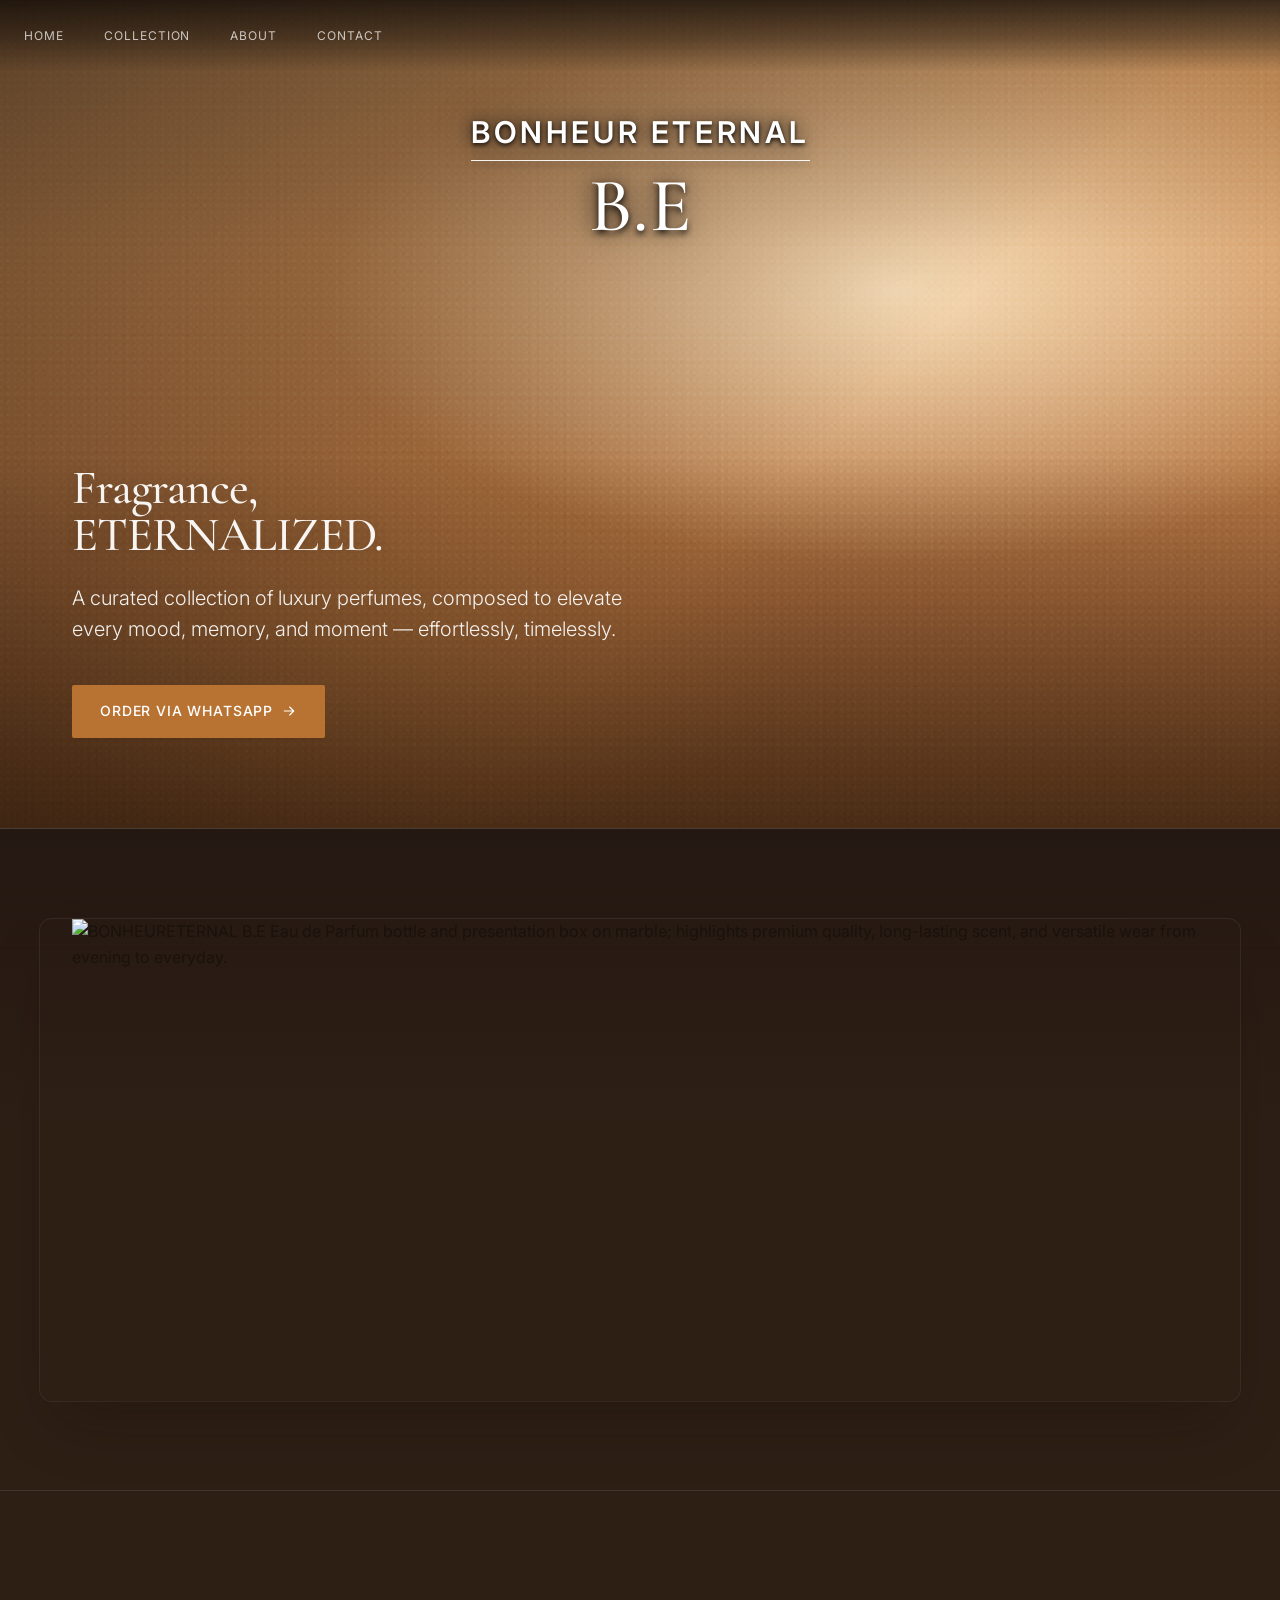
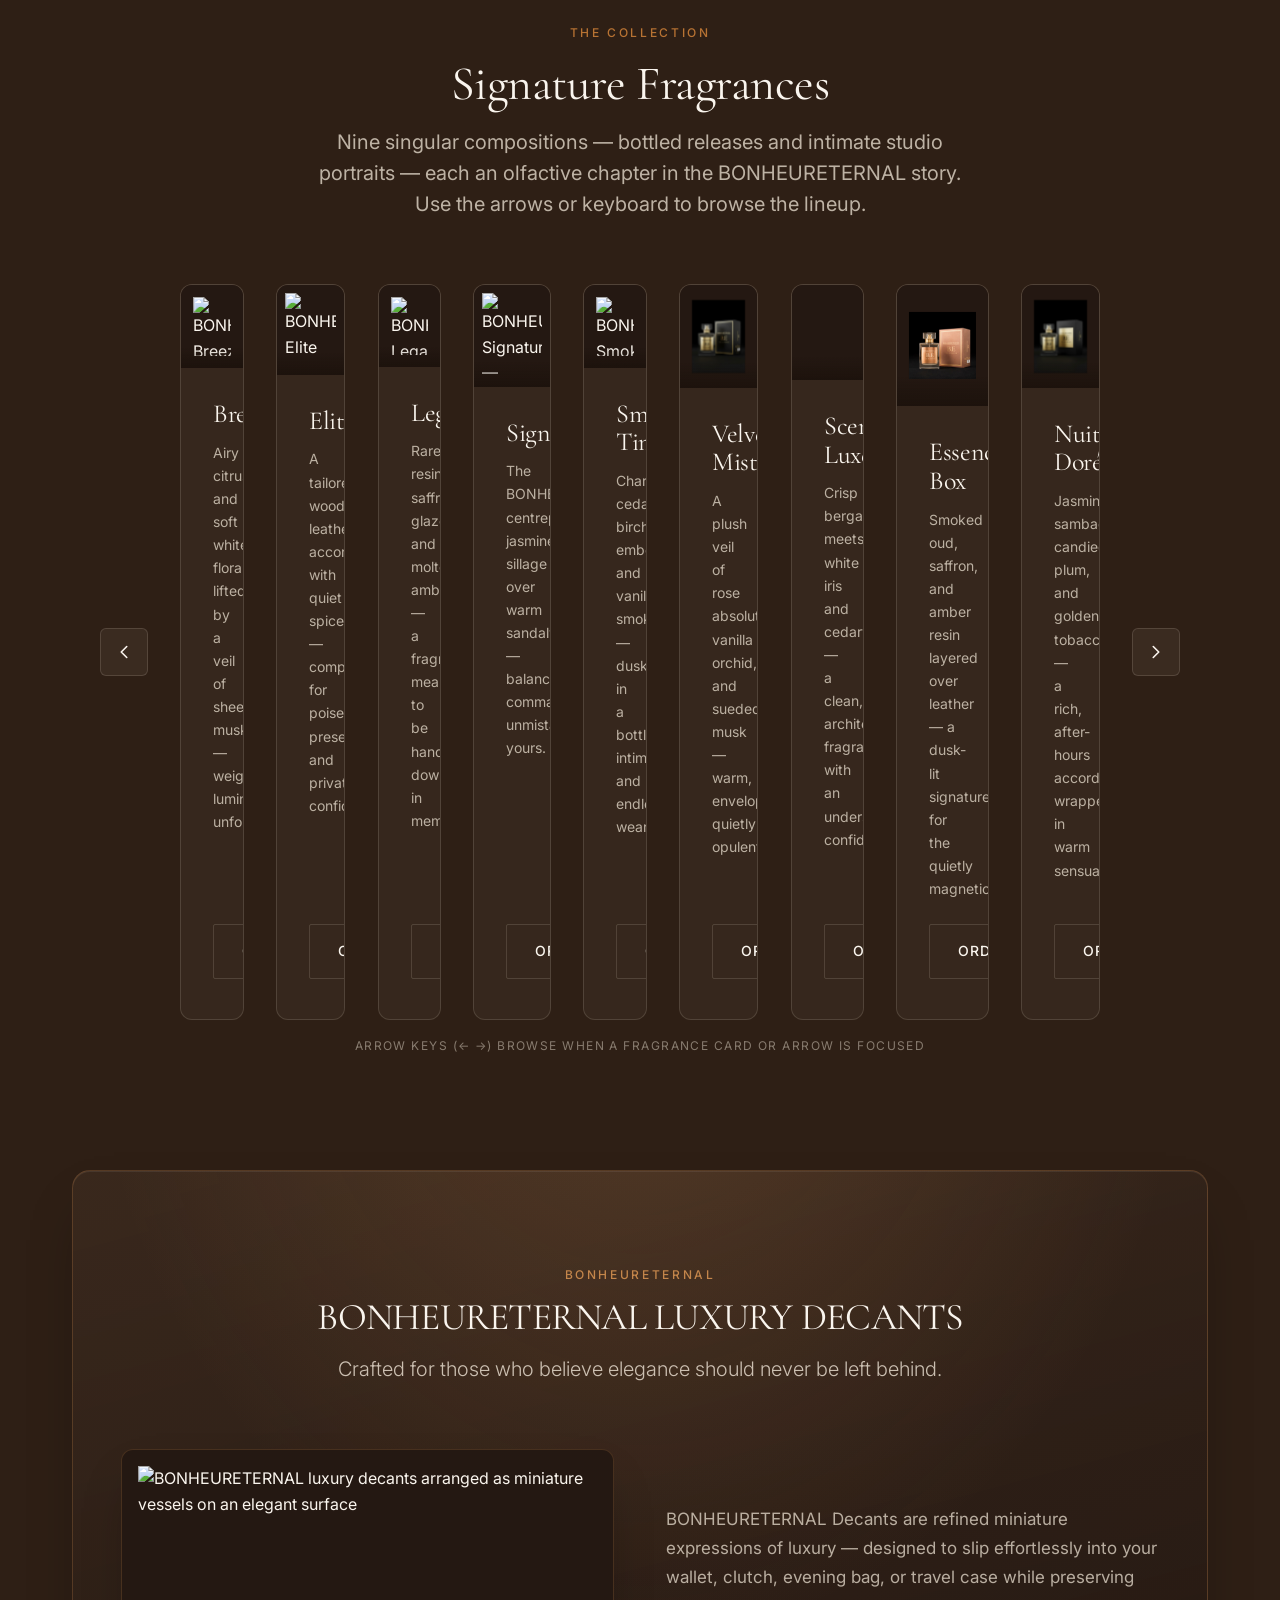
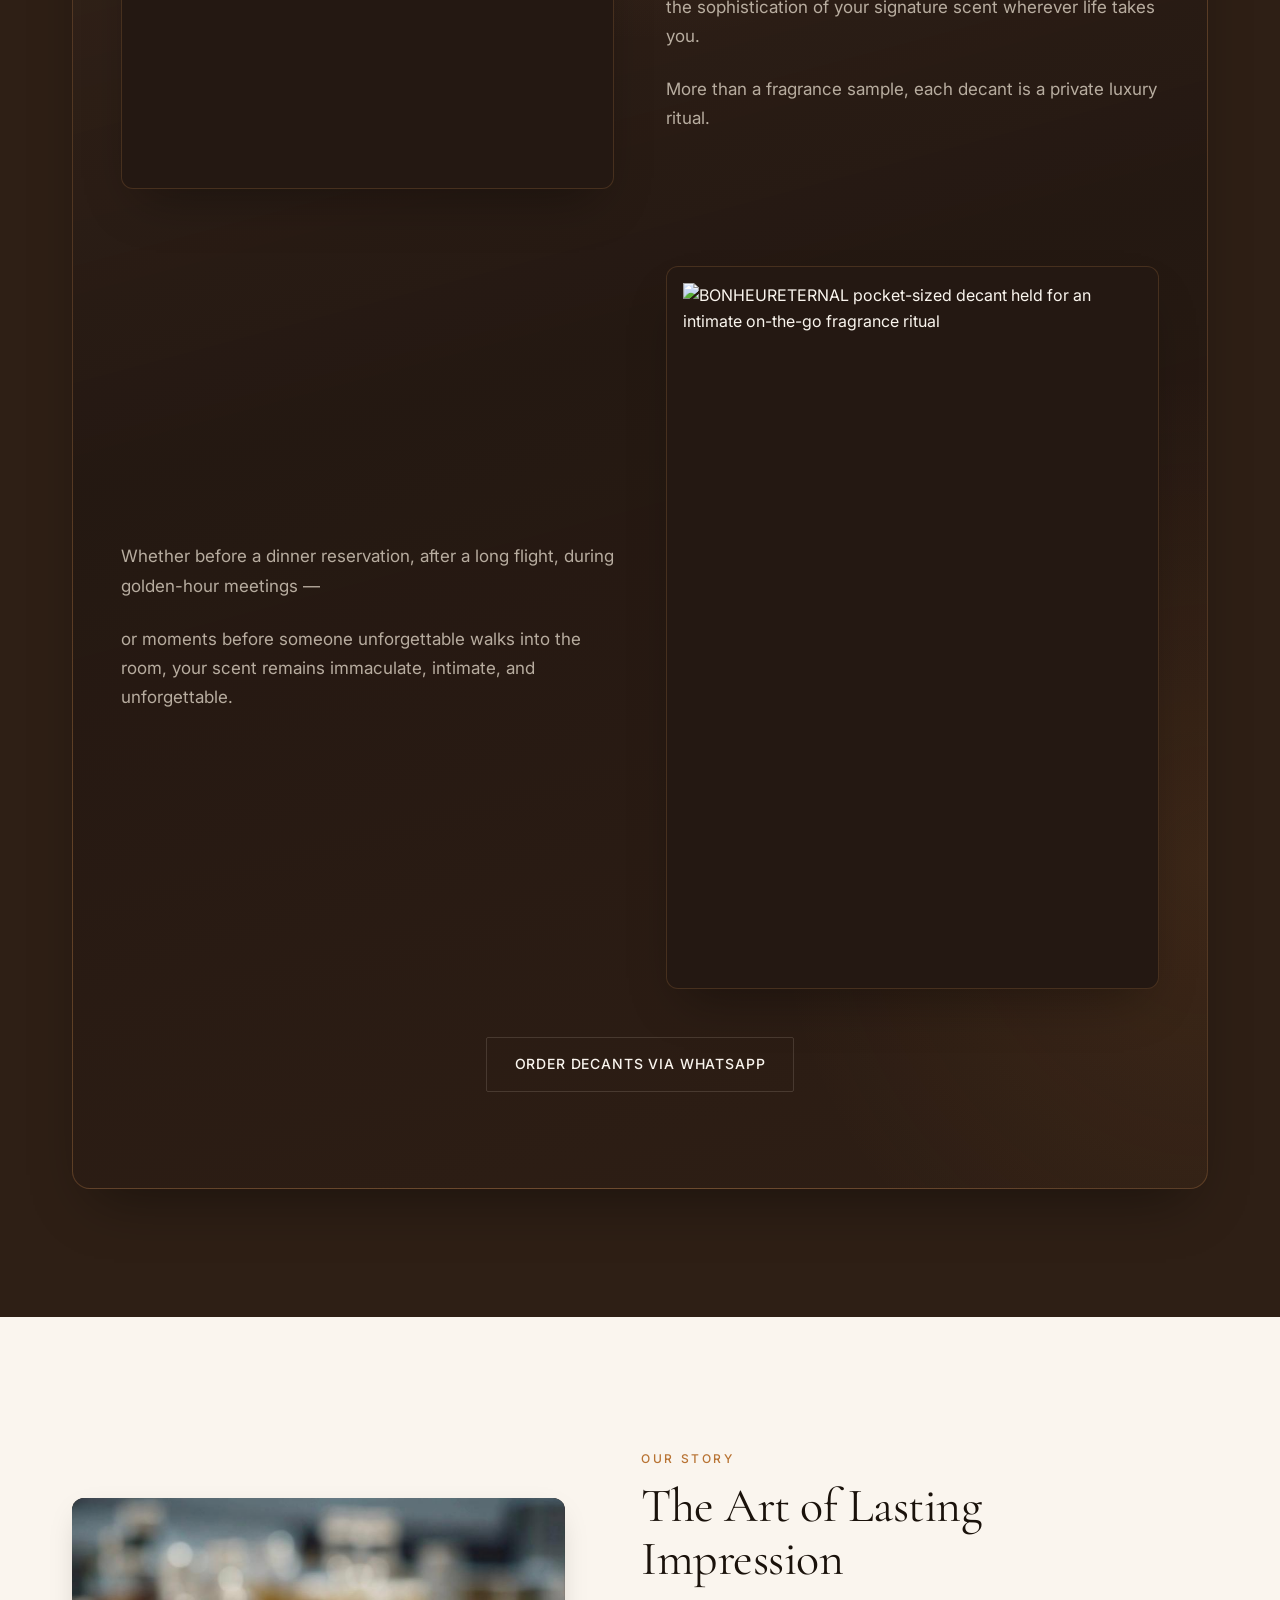
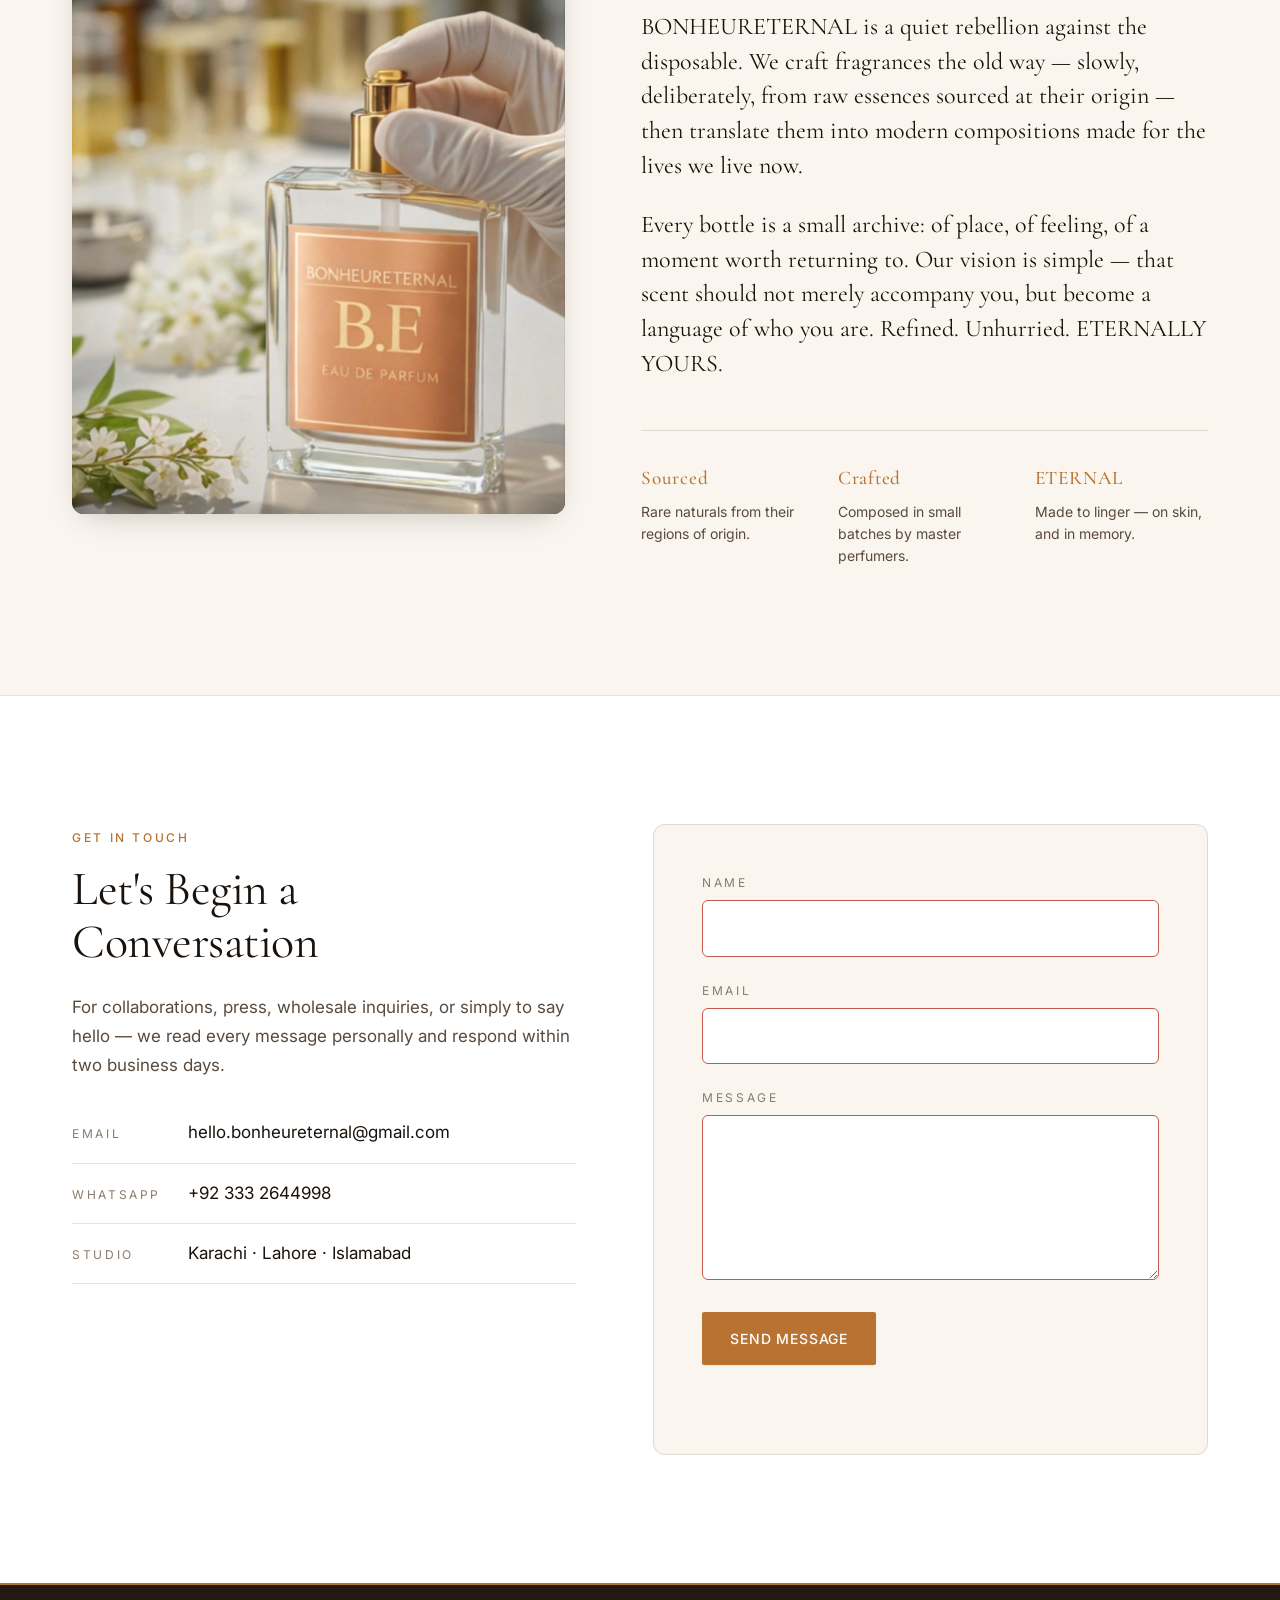
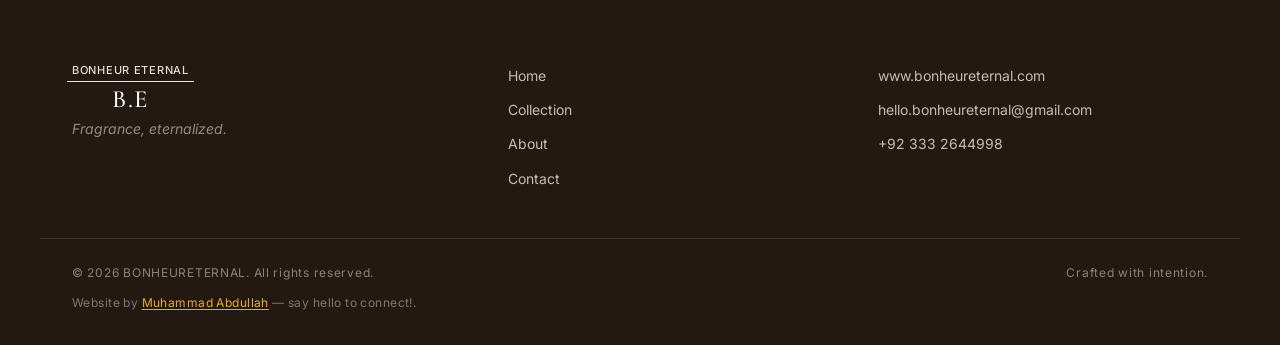
==== commit b0f4f160: "contact updated" ====
--- a/index.html
+++ b/index.html
@@ -1769,7 +1769,7 @@
           <a
             class="btn btn--primary hero__cta"
             data-reveal="hero-cta"
-            href="https://wa.me/966598192526?text=Hi%20BONHEURETERNAL%2C%20I%27d%20like%20to%20order%20a%20fragrance."
+            href="https://wa.me/923332644998?text=Hi%20BONHEURETERNAL%2C%20I%27d%20like%20to%20order%20a%20fragrance."
             target="_blank"
             rel="noopener"
           >
@@ -1875,7 +1875,7 @@
                     </p>
                     <a
                       class="btn btn--ghost card__cta"
-                      href="https://wa.me/966598192526?text=Hi%2C%20I%27d%20like%20to%20order%20Breeze."
+                      href="https://wa.me/923332644998?text=Hi%2C%20I%27d%20like%20to%20order%20Breeze."
                       target="_blank"
                       rel="noopener"
                     >Order via WhatsApp</a>
@@ -1912,7 +1912,7 @@
                     </p>
                     <a
                       class="btn btn--ghost card__cta"
-                      href="https://wa.me/966598192526?text=Hi%2C%20I%27d%20like%20to%20order%20Elite."
+                      href="https://wa.me/923332644998?text=Hi%2C%20I%27d%20like%20to%20order%20Elite."
                       target="_blank"
                       rel="noopener"
                     >Order via WhatsApp</a>
@@ -1949,7 +1949,7 @@
                     </p>
                     <a
                       class="btn btn--ghost card__cta"
-                      href="https://wa.me/966598192526?text=Hi%2C%20I%27d%20like%20to%20order%20Legacy."
+                      href="https://wa.me/923332644998?text=Hi%2C%20I%27d%20like%20to%20order%20Legacy."
                       target="_blank"
                       rel="noopener"
                     >Order via WhatsApp</a>
@@ -1986,7 +1986,7 @@
                     </p>
                     <a
                       class="btn btn--ghost card__cta"
-                      href="https://wa.me/966598192526?text=Hi%2C%20I%27d%20like%20to%20order%20Signature."
+                      href="https://wa.me/923332644998?text=Hi%2C%20I%27d%20like%20to%20order%20Signature."
                       target="_blank"
                       rel="noopener"
                     >Order via WhatsApp</a>
@@ -2023,7 +2023,7 @@
                     </p>
                     <a
                       class="btn btn--ghost card__cta"
-                      href="https://wa.me/966598192526?text=Hi%2C%20I%27d%20like%20to%20order%20Smoked%20Timber."
+                      href="https://wa.me/923332644998?text=Hi%2C%20I%27d%20like%20to%20order%20Smoked%20Timber."
                       target="_blank"
                       rel="noopener"
                     >Order via WhatsApp</a>
@@ -2060,7 +2060,7 @@
                     </p>
                     <a
                       class="btn btn--ghost card__cta"
-                      href="https://wa.me/966598192526?text=Hi%2C%20I%27d%20like%20to%20order%20Velvet%20Mist."
+                      href="https://wa.me/923332644998?text=Hi%2C%20I%27d%20like%20to%20order%20Velvet%20Mist."
                       target="_blank"
                       rel="noopener"
                     >Order via WhatsApp</a>
@@ -2097,7 +2097,7 @@
                     </p>
                     <a
                       class="btn btn--ghost card__cta"
-                      href="https://wa.me/966598192526?text=Hi%2C%20I%27d%20like%20to%20order%20Scent%20Luxe."
+                      href="https://wa.me/923332644998?text=Hi%2C%20I%27d%20like%20to%20order%20Scent%20Luxe."
                       target="_blank"
                       rel="noopener"
                     >Order via WhatsApp</a>
@@ -2134,7 +2134,7 @@
                     </p>
                     <a
                       class="btn btn--ghost card__cta"
-                      href="https://wa.me/966598192526?text=Hi%2C%20I%27d%20like%20to%20order%20Essence%20Box."
+                      href="https://wa.me/923332644998?text=Hi%2C%20I%27d%20like%20to%20order%20Essence%20Box."
                       target="_blank"
                       rel="noopener"
                     >Order via WhatsApp</a>
@@ -2171,7 +2171,7 @@
                     </p>
                     <a
                       class="btn btn--ghost card__cta"
-                      href="https://wa.me/966598192526?text=Hi%2C%20I%27d%20like%20to%20order%20Nuit%20Dor%C3%A9e."
+                      href="https://wa.me/923332644998?text=Hi%2C%20I%27d%20like%20to%20order%20Nuit%20Dor%C3%A9e."
                       target="_blank"
                       rel="noopener"
                     >Order via WhatsApp</a>
@@ -2271,7 +2271,7 @@
           <div class="decants__cta">
             <a
               class="btn btn--ghost"
-              href="https://wa.me/966598192526?text=Hi%20BONHEURETERNAL%2C%20I%27d%20like%20to%20order%20luxury%20decants."
+              href="https://wa.me/923332644998?text=Hi%20BONHEURETERNAL%2C%20I%27d%20like%20to%20order%20luxury%20decants."
               target="_blank"
               rel="noopener"
             >
@@ -2346,7 +2346,7 @@
 
           <ul class="contact__details">
             <li><span>Email</span><a href="mailto:hello.bonheureternal@gmail.com">hello.bonheureternal@gmail.com</a></li>
-            <li><span>WhatsApp</span><a href="https://wa.me/966598192526" target="_blank" rel="noopener">+966 598 192 526</a></li>
+            <li><span>WhatsApp</span><a href="https://wa.me/923332644998" target="_blank" rel="noopener">+92 333 2644998</a></li>
             <li><span>Studio</span><a href="#">Karachi · Lahore · Islamabad</a></li>
           </ul>
         </div>
@@ -2397,7 +2397,7 @@
       <ul class="footer__contact">
         <li>www.bonheureternal.com</li>
         <li>hello.bonheureternal@gmail.com</li>
-        <li>+966 598 192 526</li>
+        <li>+92 333 2644998</li>
       </ul>
     </div>
 
@@ -2413,7 +2413,7 @@
           href="mailto:abdullahastro07@gmail.com?subject=Regarding%20the%20BONHEURETERNAL%20website"
         >
           Muhammad Abdullah</a>
-        — say hello if you have questions about this site.
+        — say hello to connect!.
       </p>
     </div>
   </footer>
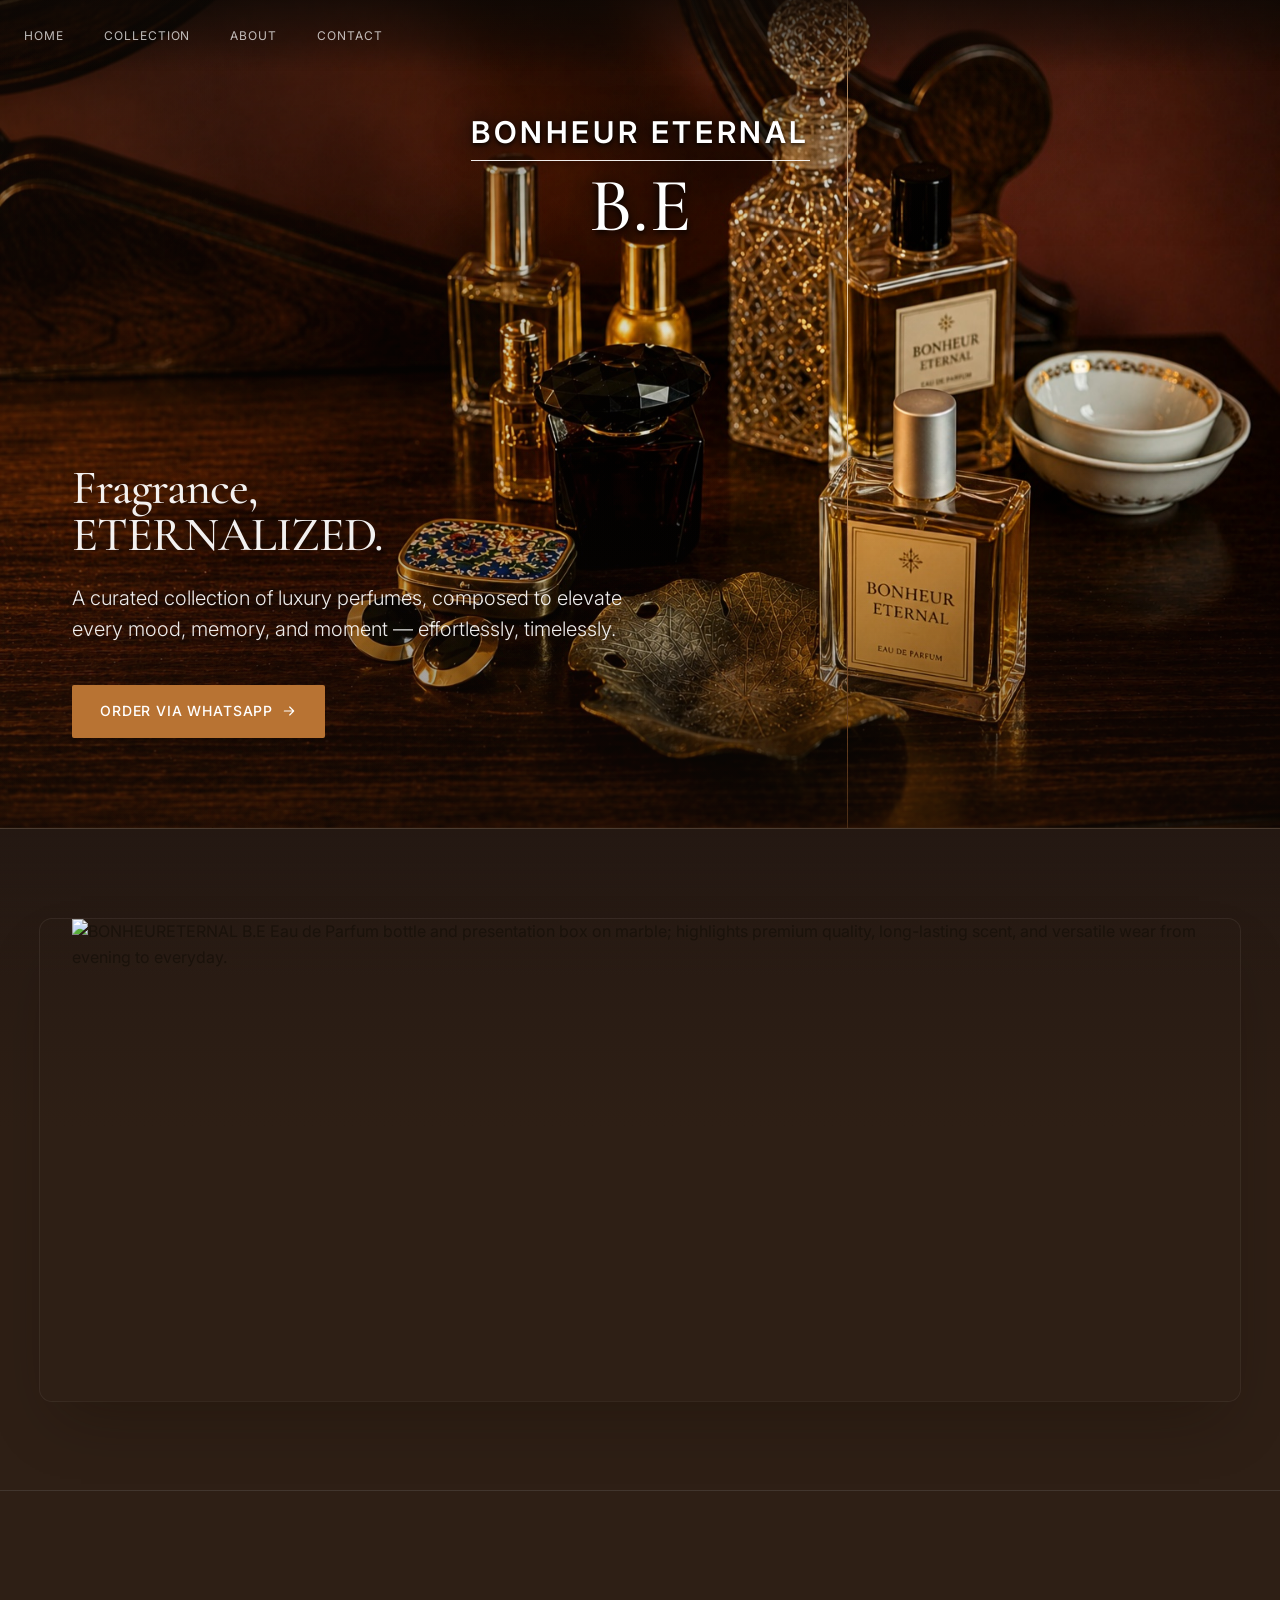
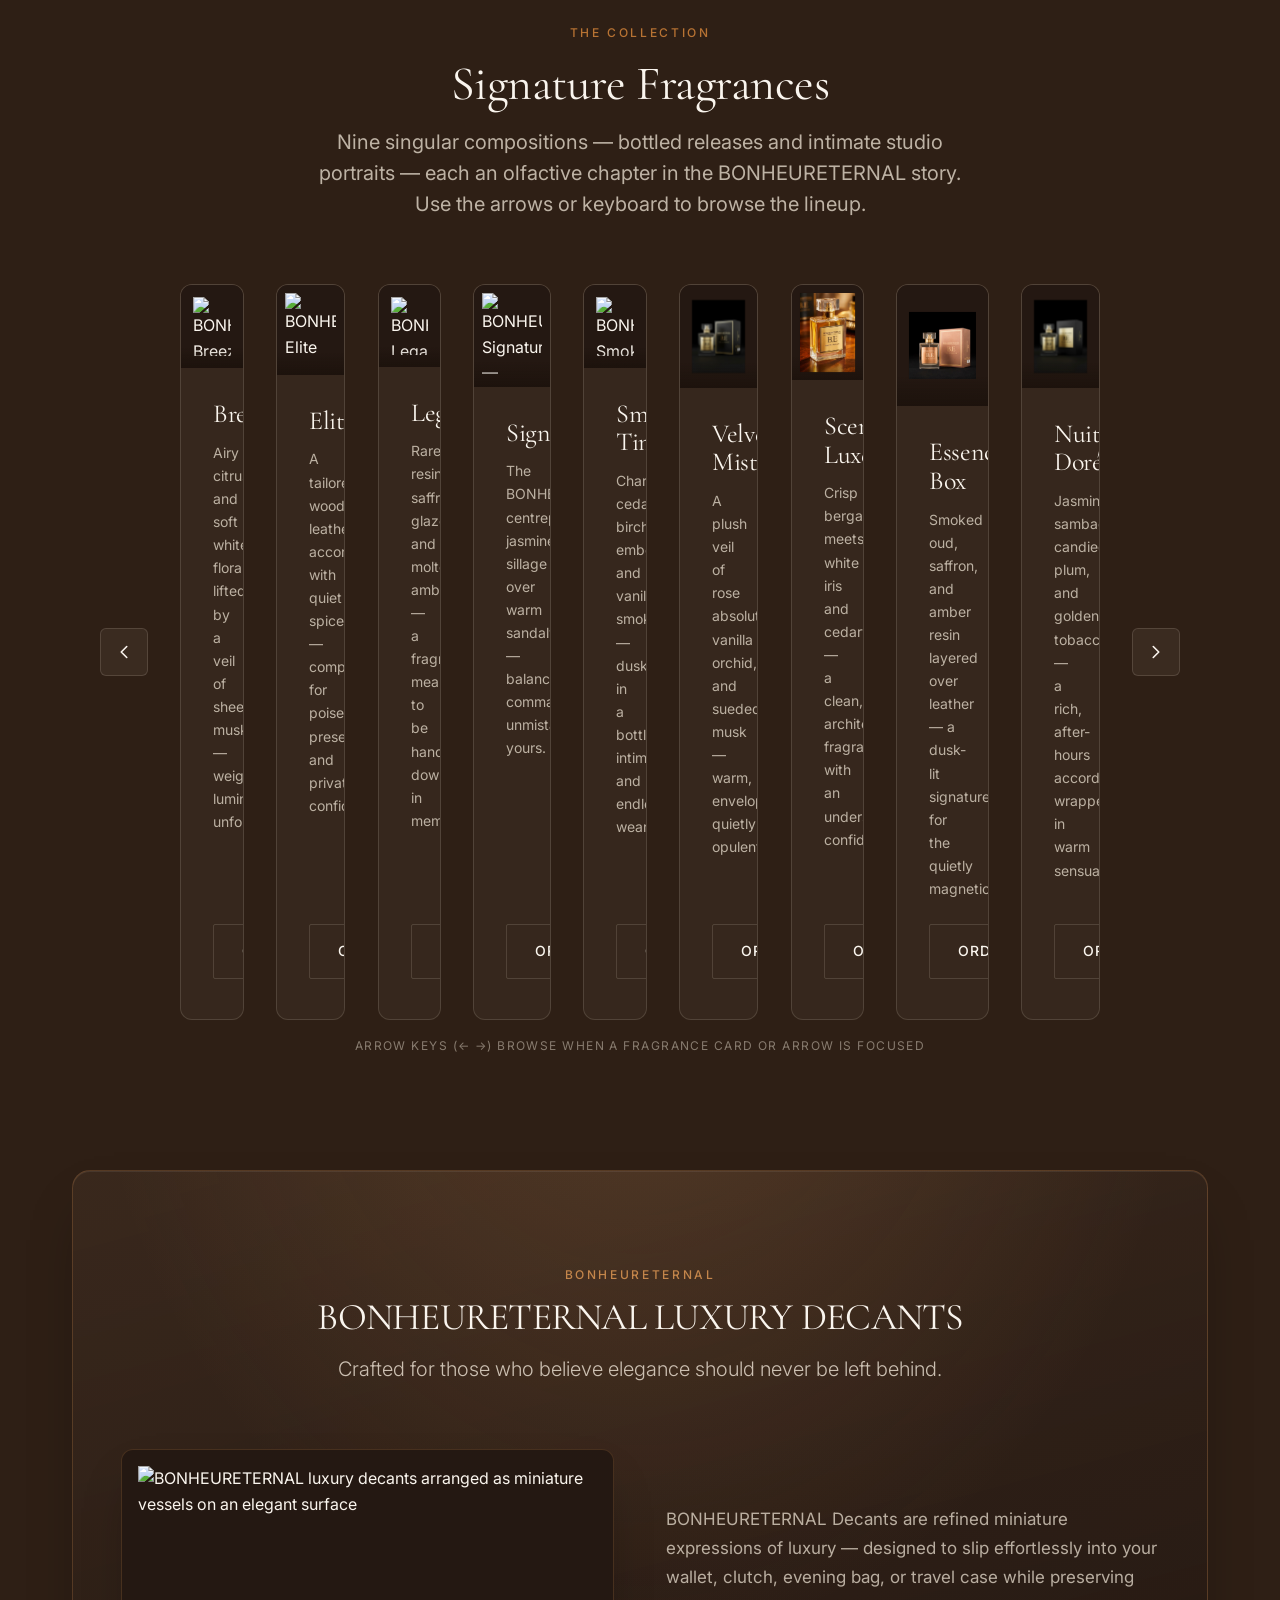
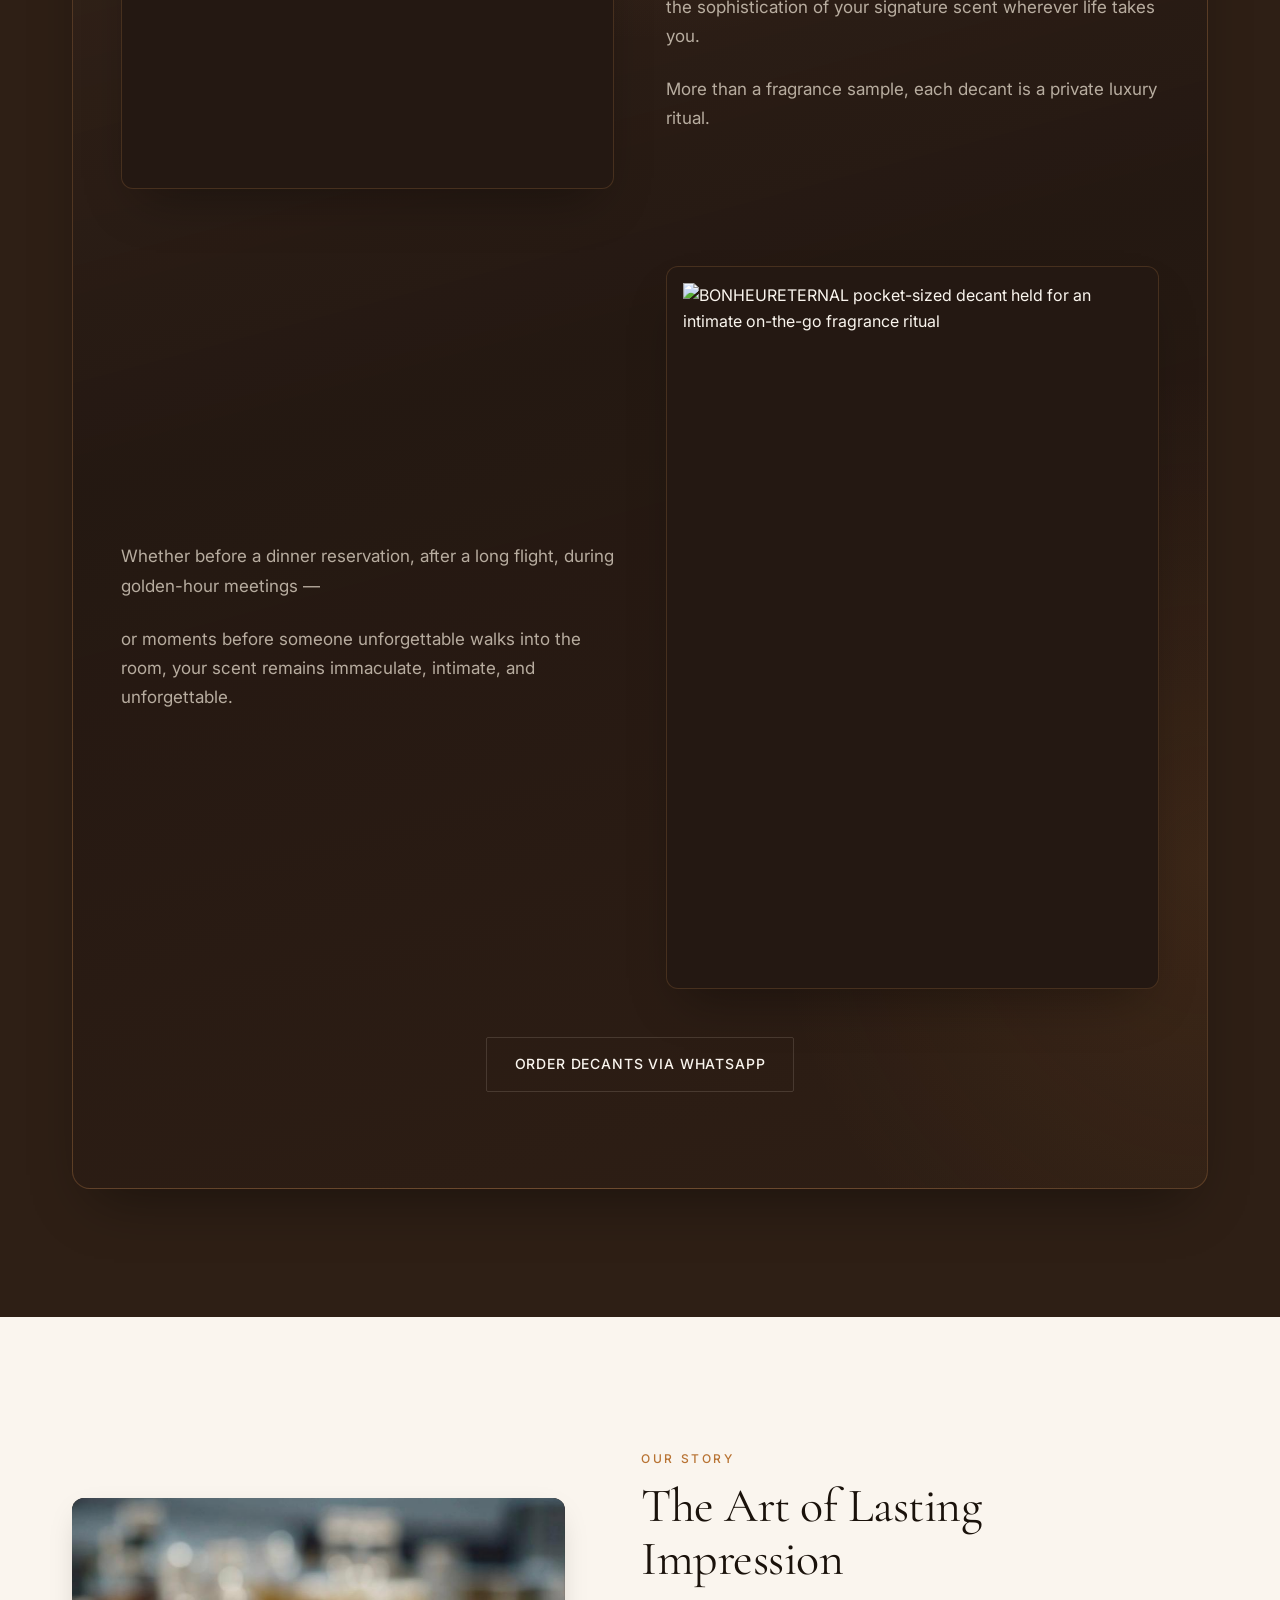
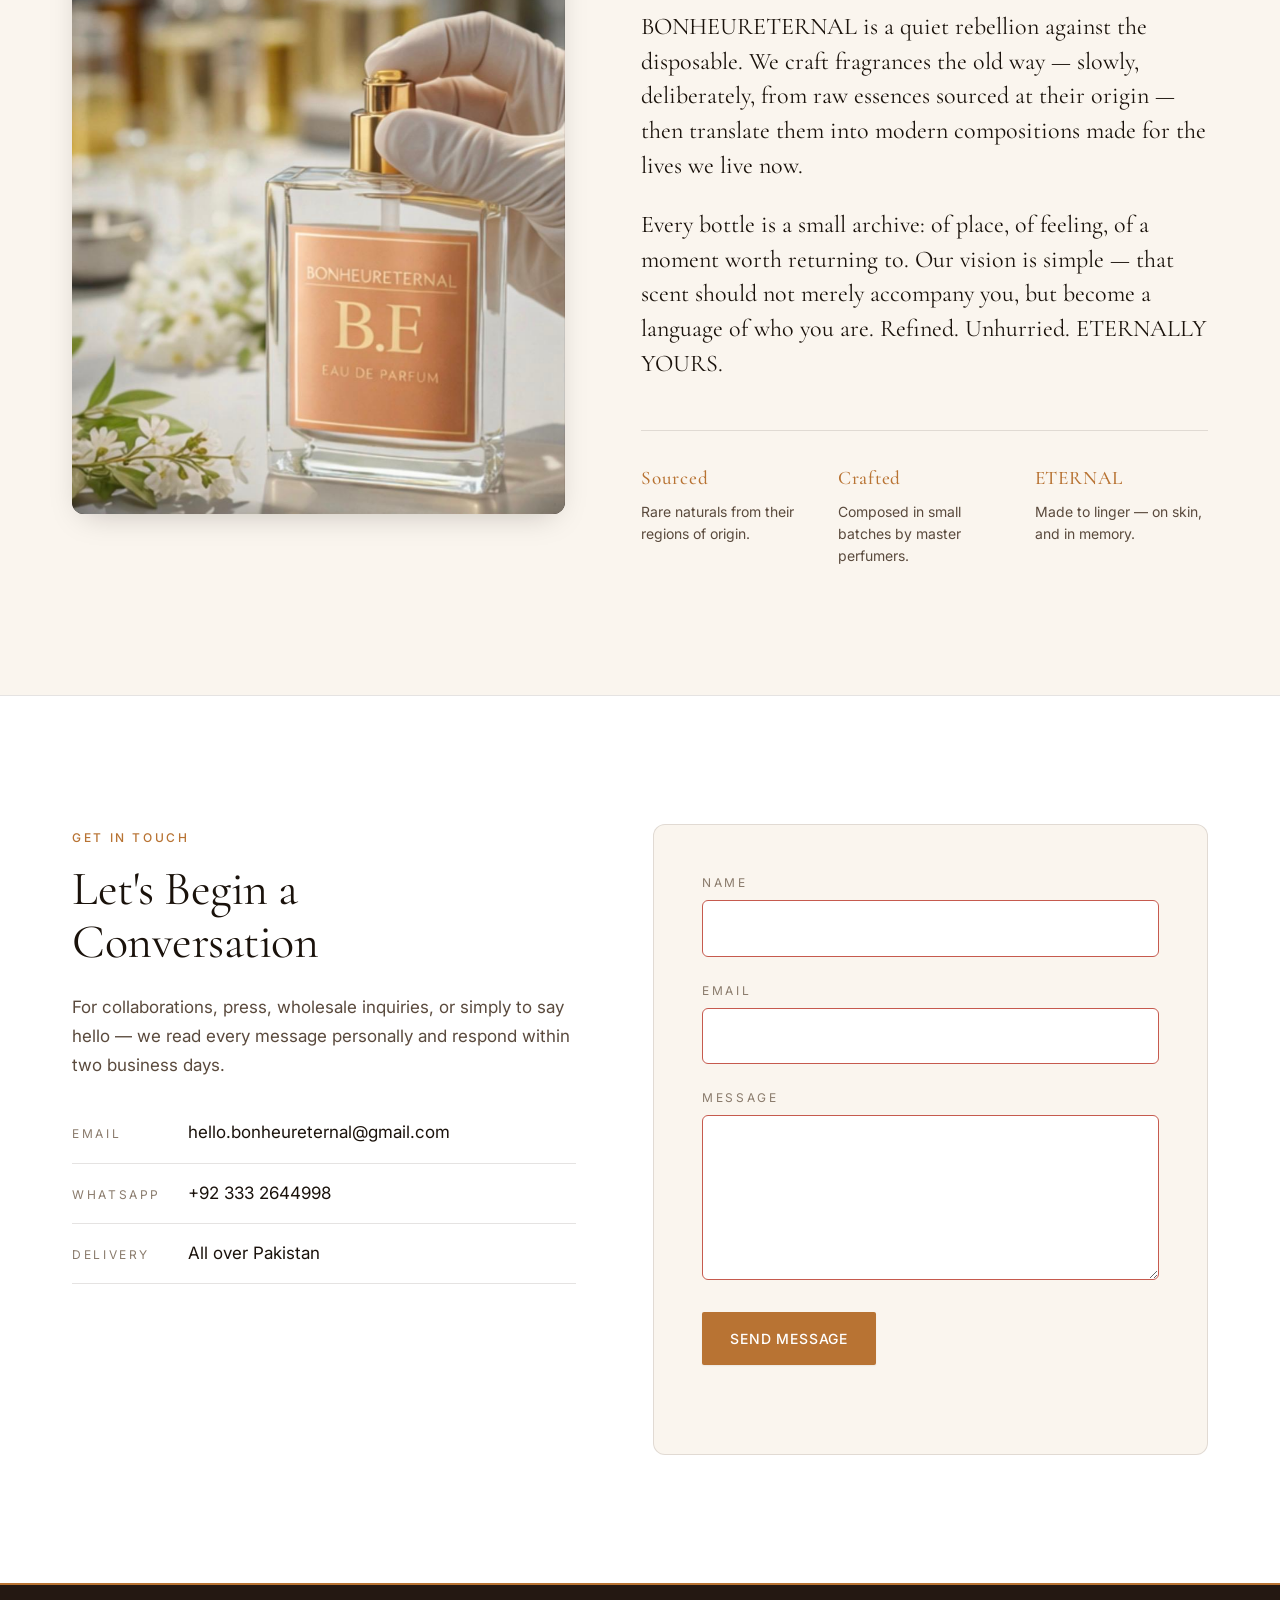
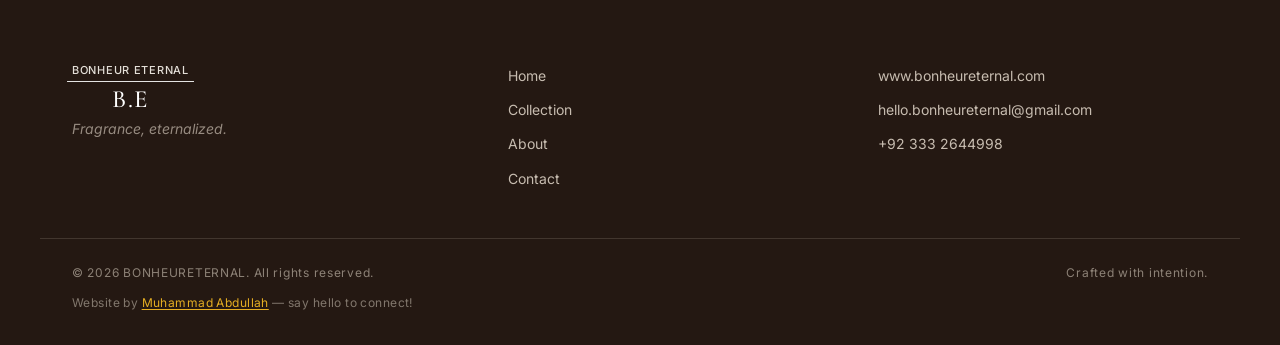
==== commit abca8474: "delivery locations updated" ====
--- a/index.html
+++ b/index.html
@@ -2347,7 +2347,7 @@
           <ul class="contact__details">
             <li><span>Email</span><a href="mailto:hello.bonheureternal@gmail.com">hello.bonheureternal@gmail.com</a></li>
             <li><span>WhatsApp</span><a href="https://wa.me/923332644998" target="_blank" rel="noopener">+92 333 2644998</a></li>
-            <li><span>Studio</span><a href="#">Karachi · Lahore · Islamabad</a></li>
+            <li><span>Delivery</span><a href="#">All over Pakistan</a></li>
           </ul>
         </div>
 
@@ -2413,7 +2413,7 @@
           href="mailto:abdullahastro07@gmail.com?subject=Regarding%20the%20BONHEURETERNAL%20website"
         >
           Muhammad Abdullah</a>
-        — say hello to connect!.
+        — say hello to connect!
       </p>
     </div>
   </footer>
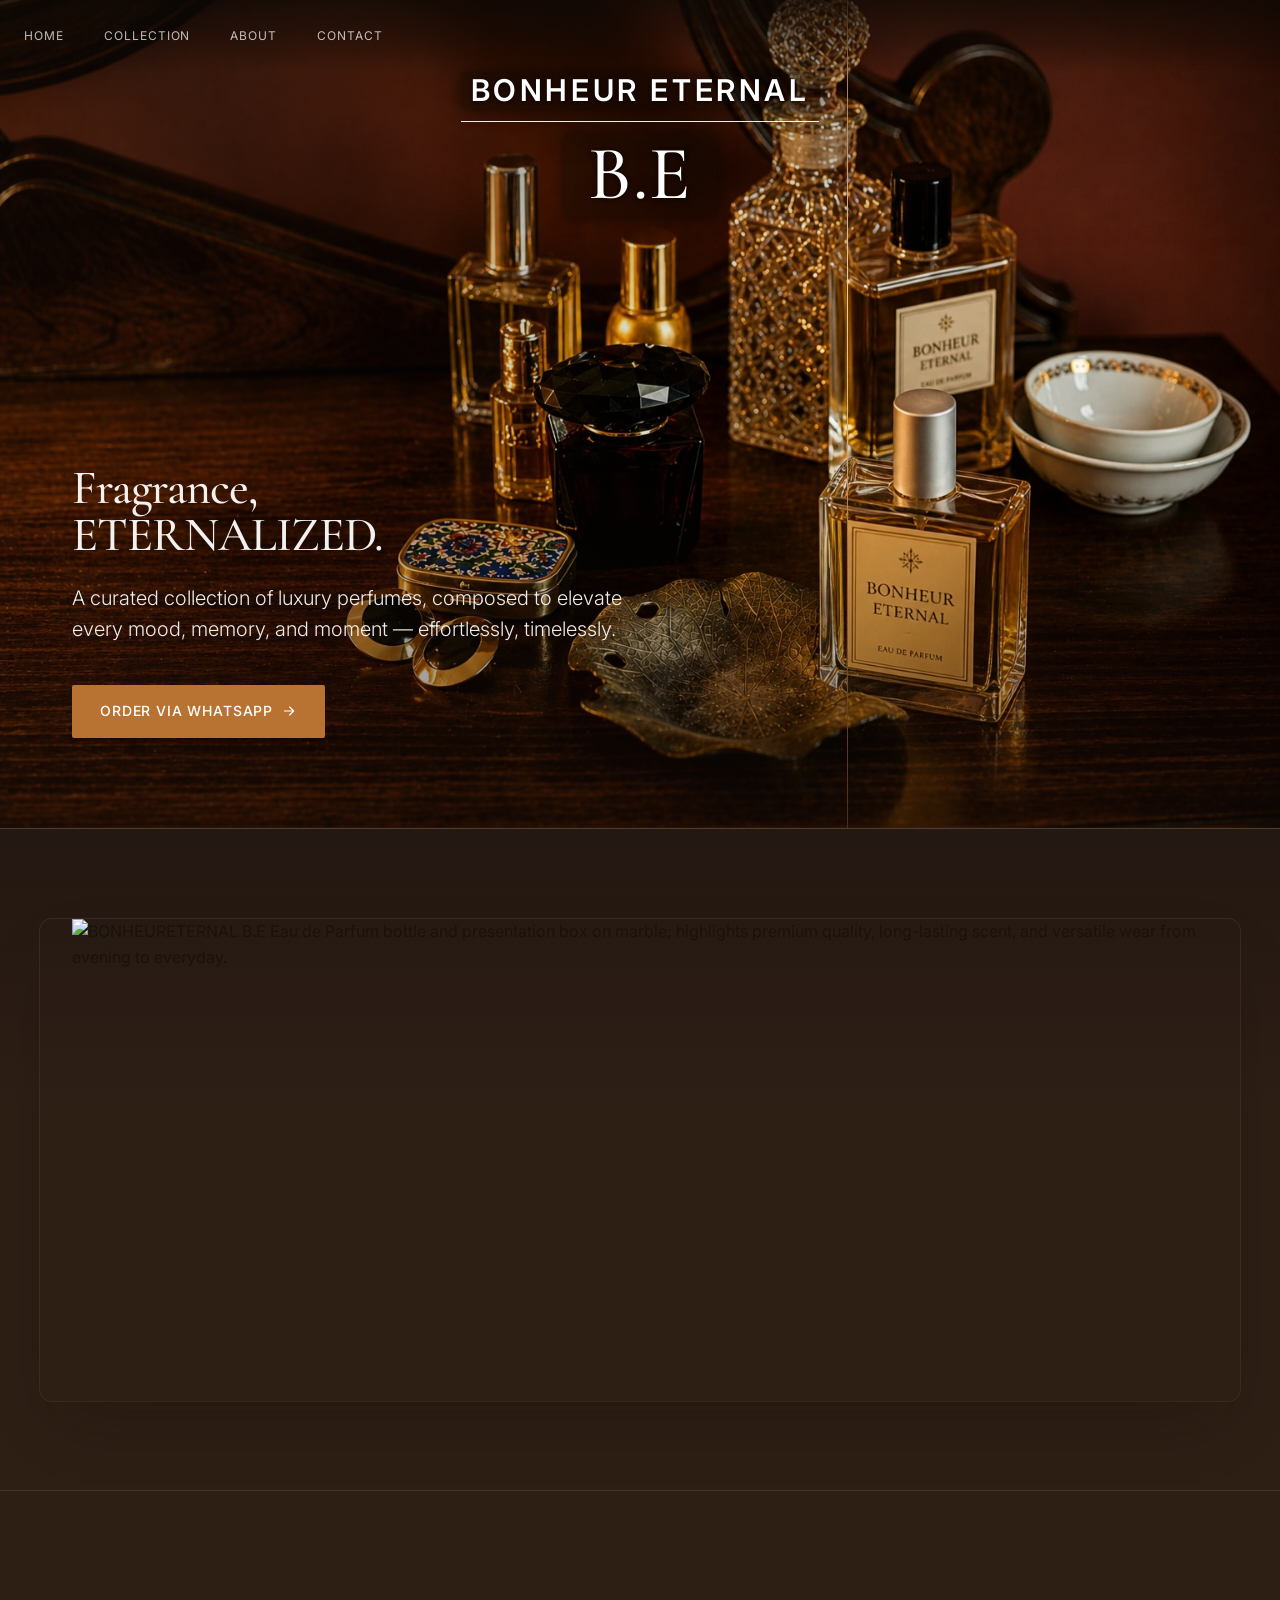
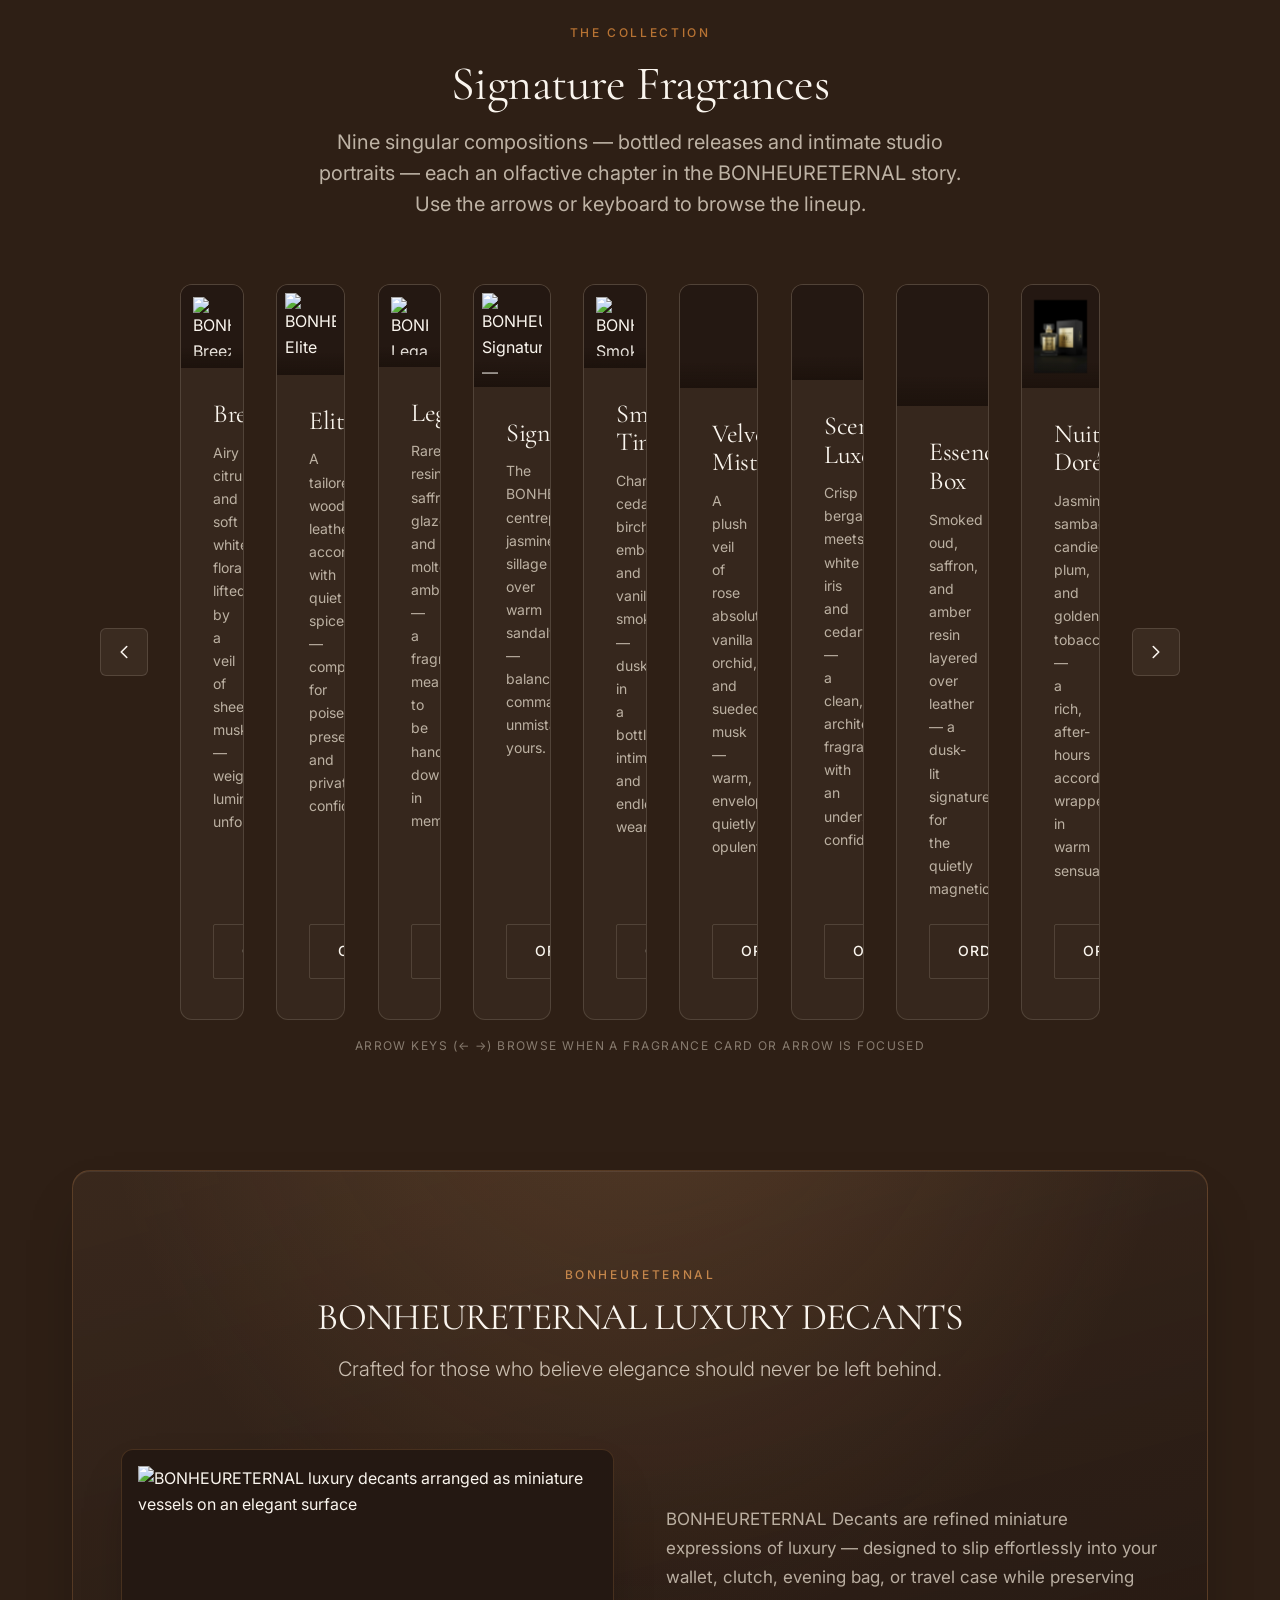
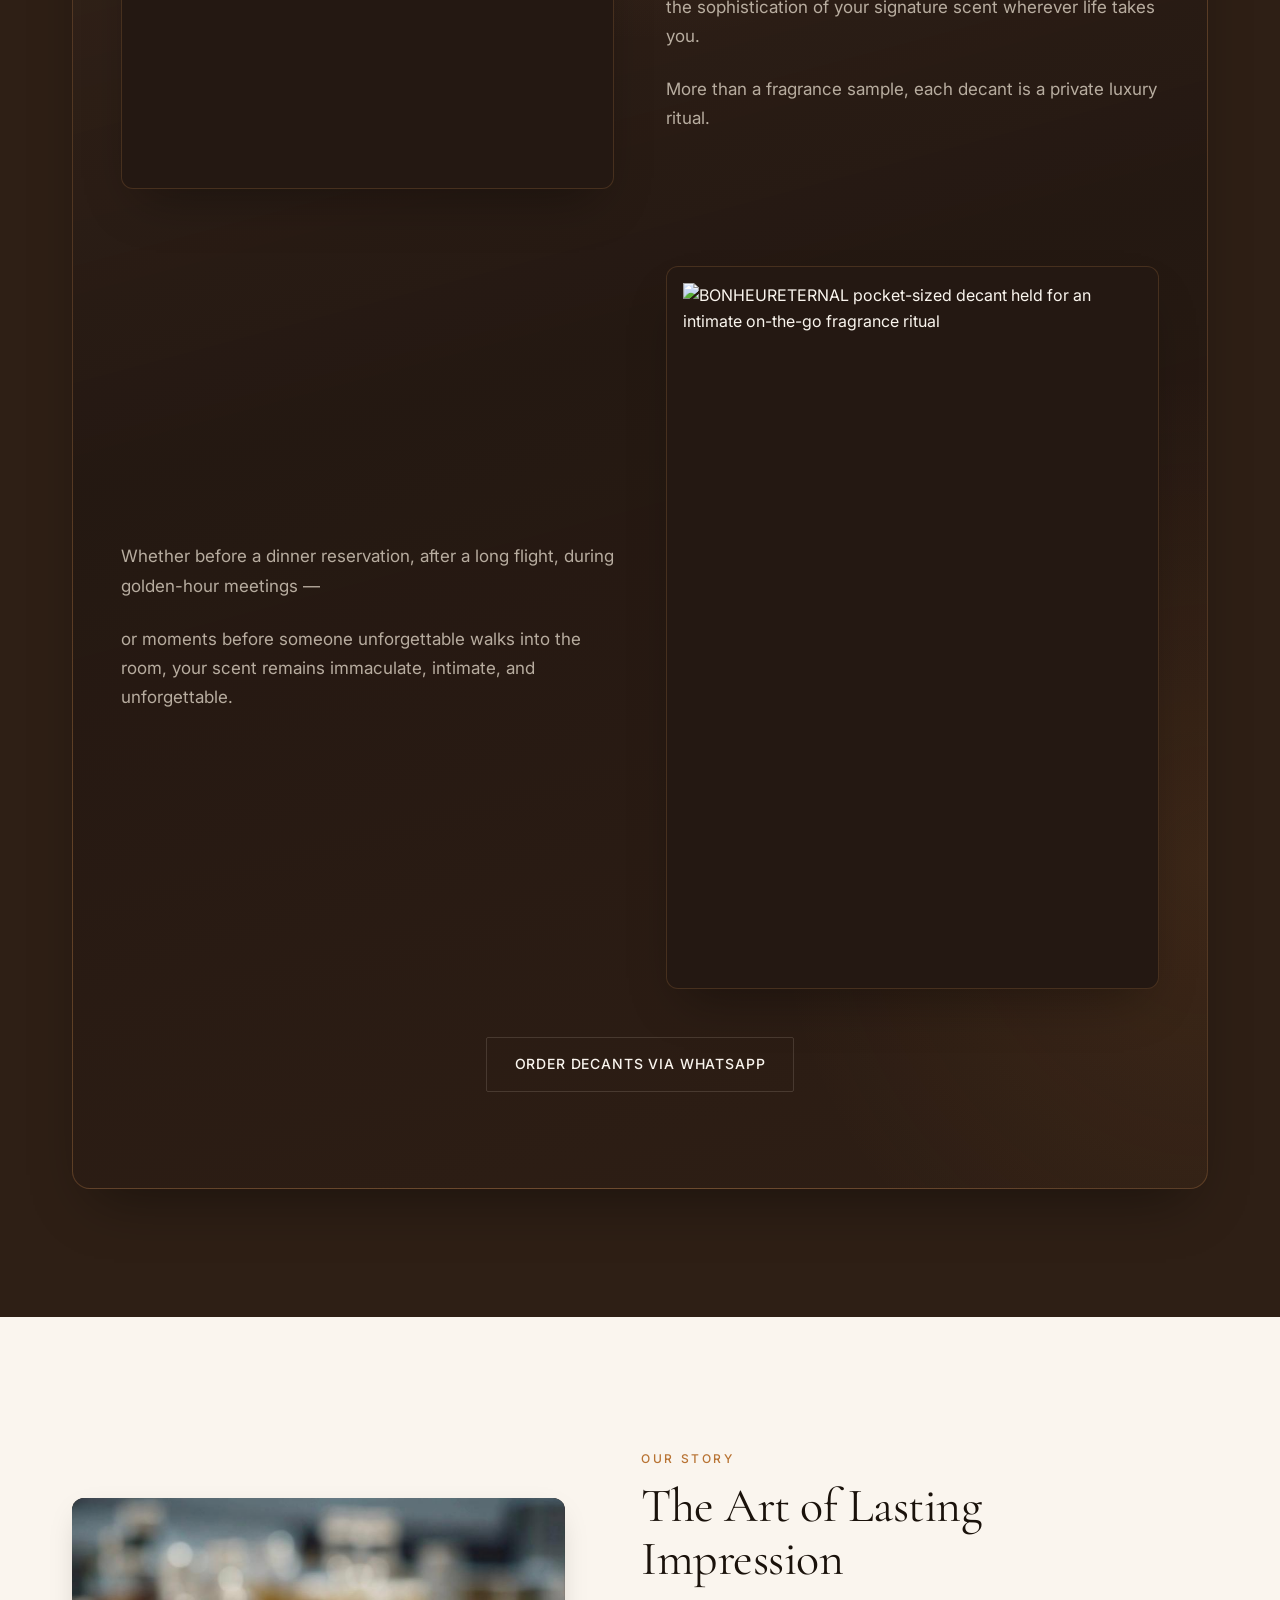
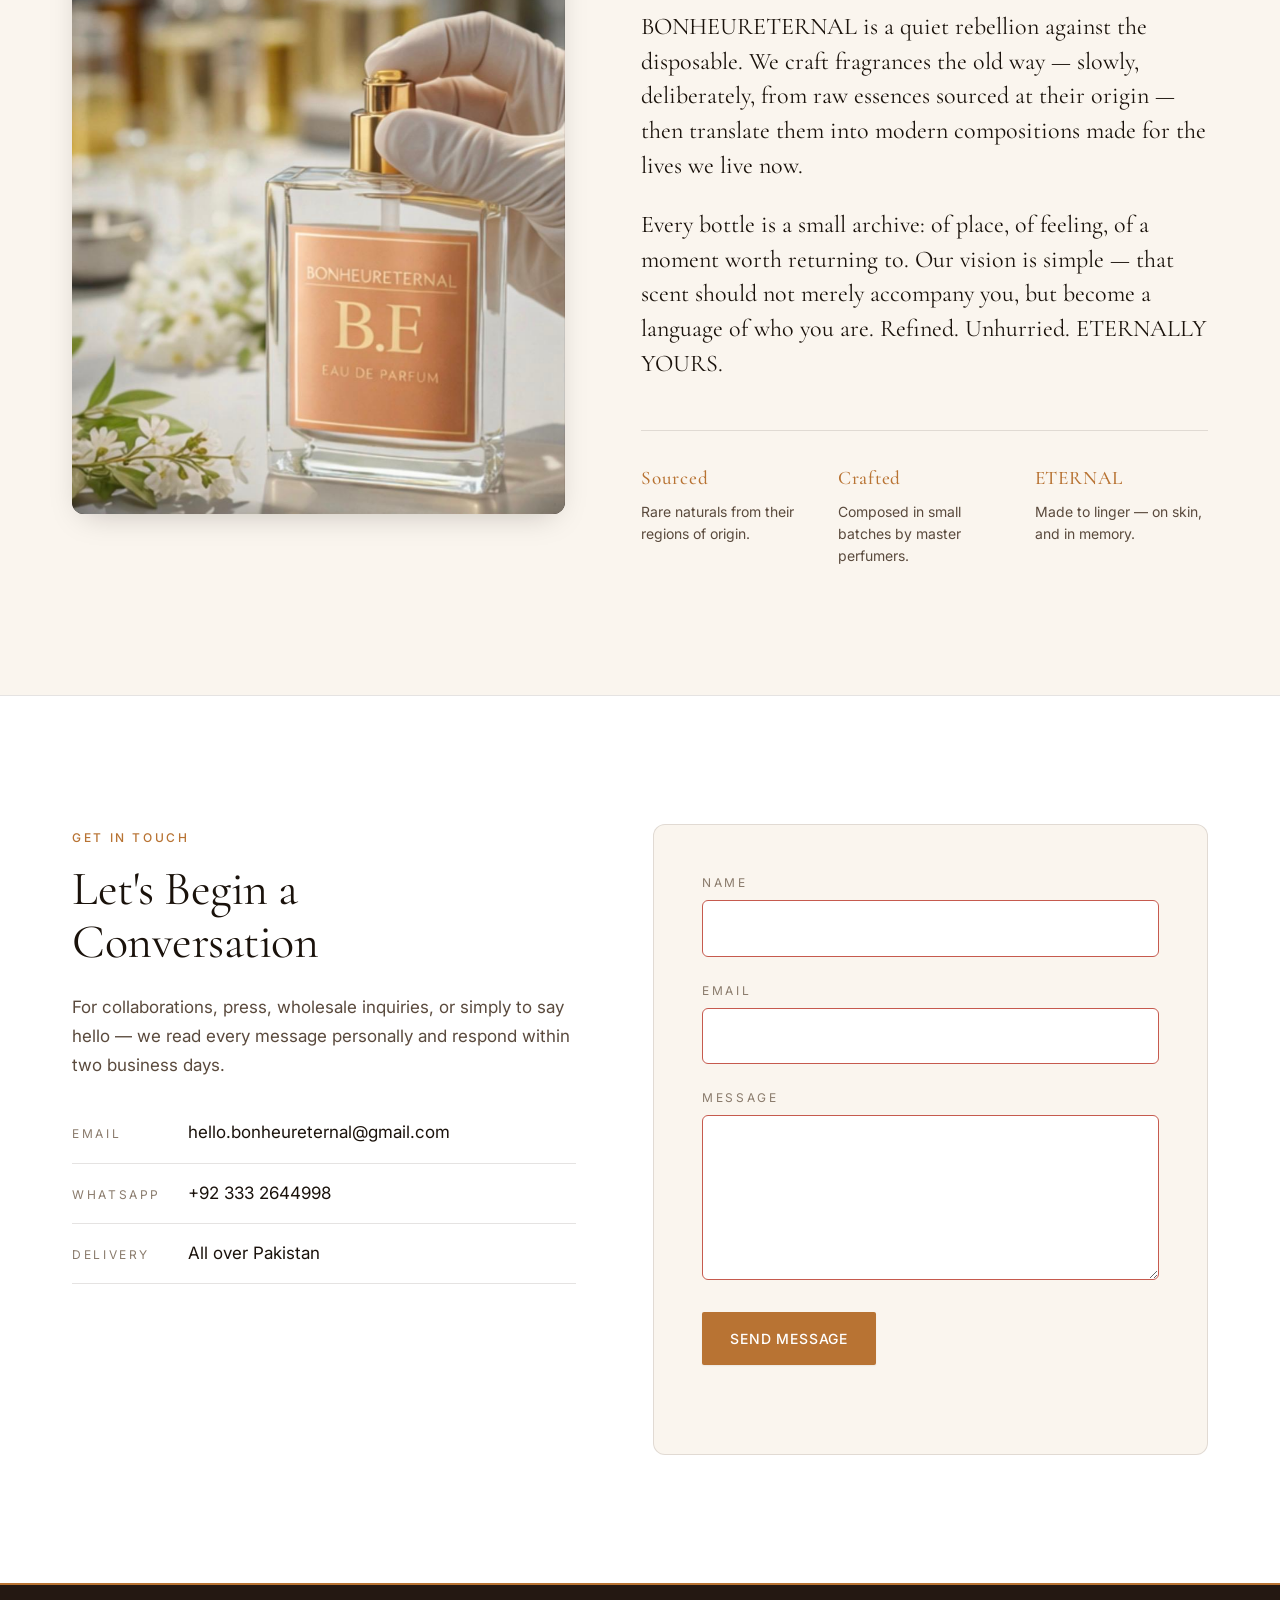
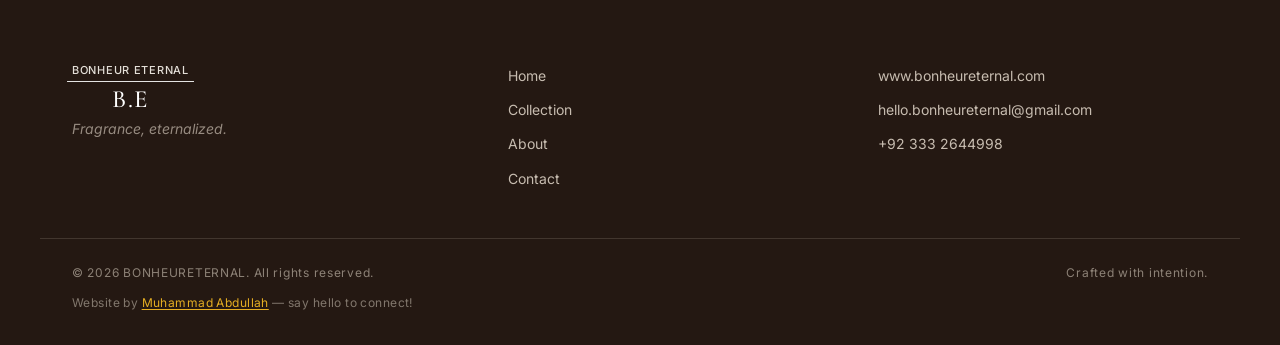
==== commit f731711e: "title updated" ====
--- a/index.html
+++ b/index.html
@@ -610,7 +610,7 @@
   z-index: 2;
   left: 0;
   right: 0;
-  top: clamp(5.25rem, 13vh, 7.75rem);
+  top: clamp(3.5rem, 8vh, 5.25rem);
   display: flex;
   justify-content: center;
   padding-inline: var(--s-5);
@@ -638,11 +638,25 @@
 
 /* Primary hero identity — BONHEUR ETERNAL / rule / B.E */
 .hero__brand.brand-lockup {
-  align-items: stretch;
+  align-items: center;
   width: max-content;
   max-width: 100%;
   margin: 0 auto;
   color: #fff;
+}
+
+/* Tight shadow/backing per line — hugs text only, no wide rectangle */
+.hero__brand.brand-lockup .brand-lockup__name,
+.hero__brand.brand-lockup .brand-lockup__monogram {
+  align-self: center;
+  width: fit-content;
+  max-width: 100%;
+  padding: 0.1em 0.32em;
+  border-radius: 2px;
+  background: rgba(12, 8, 5, 0.38);
+  box-shadow:
+    0 2px 14px rgba(0, 0, 0, 0.4),
+    0 0 22px rgba(0, 0, 0, 0.28);
 }
 
 .hero__brand.brand-lockup .brand-lockup__name {
@@ -651,20 +665,21 @@
   font-weight: 600;
   letter-spacing: 0.12em;
   text-shadow:
-    0 0 18px rgba(0, 0, 0, 0.75),
-    0 0 42px rgba(0, 0, 0, 0.45),
-    0 2px 4px rgba(0, 0, 0, 0.85);
+    0 1px 3px rgba(0, 0, 0, 0.65),
+    0 0 16px rgba(0, 0, 0, 0.35);
 }
 
 .hero__brand.brand-lockup .brand-lockup__rule {
-  min-width: clamp(9rem, 32vw, 16rem);
+  align-self: center;
+  width: 100%;
+  min-width: 0;
   height: 1.5px;
   margin-top: clamp(0.55rem, 1.2vw, 0.8rem);
   margin-bottom: clamp(0.45rem, 1vw, 0.65rem);
   opacity: 0.92;
   box-shadow:
-    0 0 12px rgba(0, 0, 0, 0.7),
-    0 0 24px rgba(0, 0, 0, 0.4);
+    0 0 10px rgba(0, 0, 0, 0.65),
+    0 0 18px rgba(0, 0, 0, 0.35);
 }
 
 .hero__brand.brand-lockup .brand-lockup__monogram {
@@ -675,9 +690,8 @@
   letter-spacing: 0.02em;
   line-height: 0.9;
   text-shadow:
-    0 0 22px rgba(0, 0, 0, 0.8),
-    0 0 48px rgba(0, 0, 0, 0.5),
-    0 3px 6px rgba(0, 0, 0, 0.9);
+    0 1px 4px rgba(0, 0, 0, 0.7),
+    0 0 20px rgba(0, 0, 0, 0.4);
 }
 
 /* Supporting tagline — deliberately secondary to the house name */
@@ -722,11 +736,11 @@
   .hero__media { min-height: 88vh; }
 
   .hero__brand-panel {
-    top: clamp(4.75rem, 12vh, 6.25rem);
+    top: clamp(3.25rem, 7.5vh, 4.5rem);
   }
 
   .hero__brand.brand-lockup .brand-lockup__monogram {
-    font-size: clamp(2.125rem, 10vw, 3.25rem);
+    font-size: clamp(1.875rem, 8.5vw, 2.75rem);
   }
 
   .hero__tagline {
